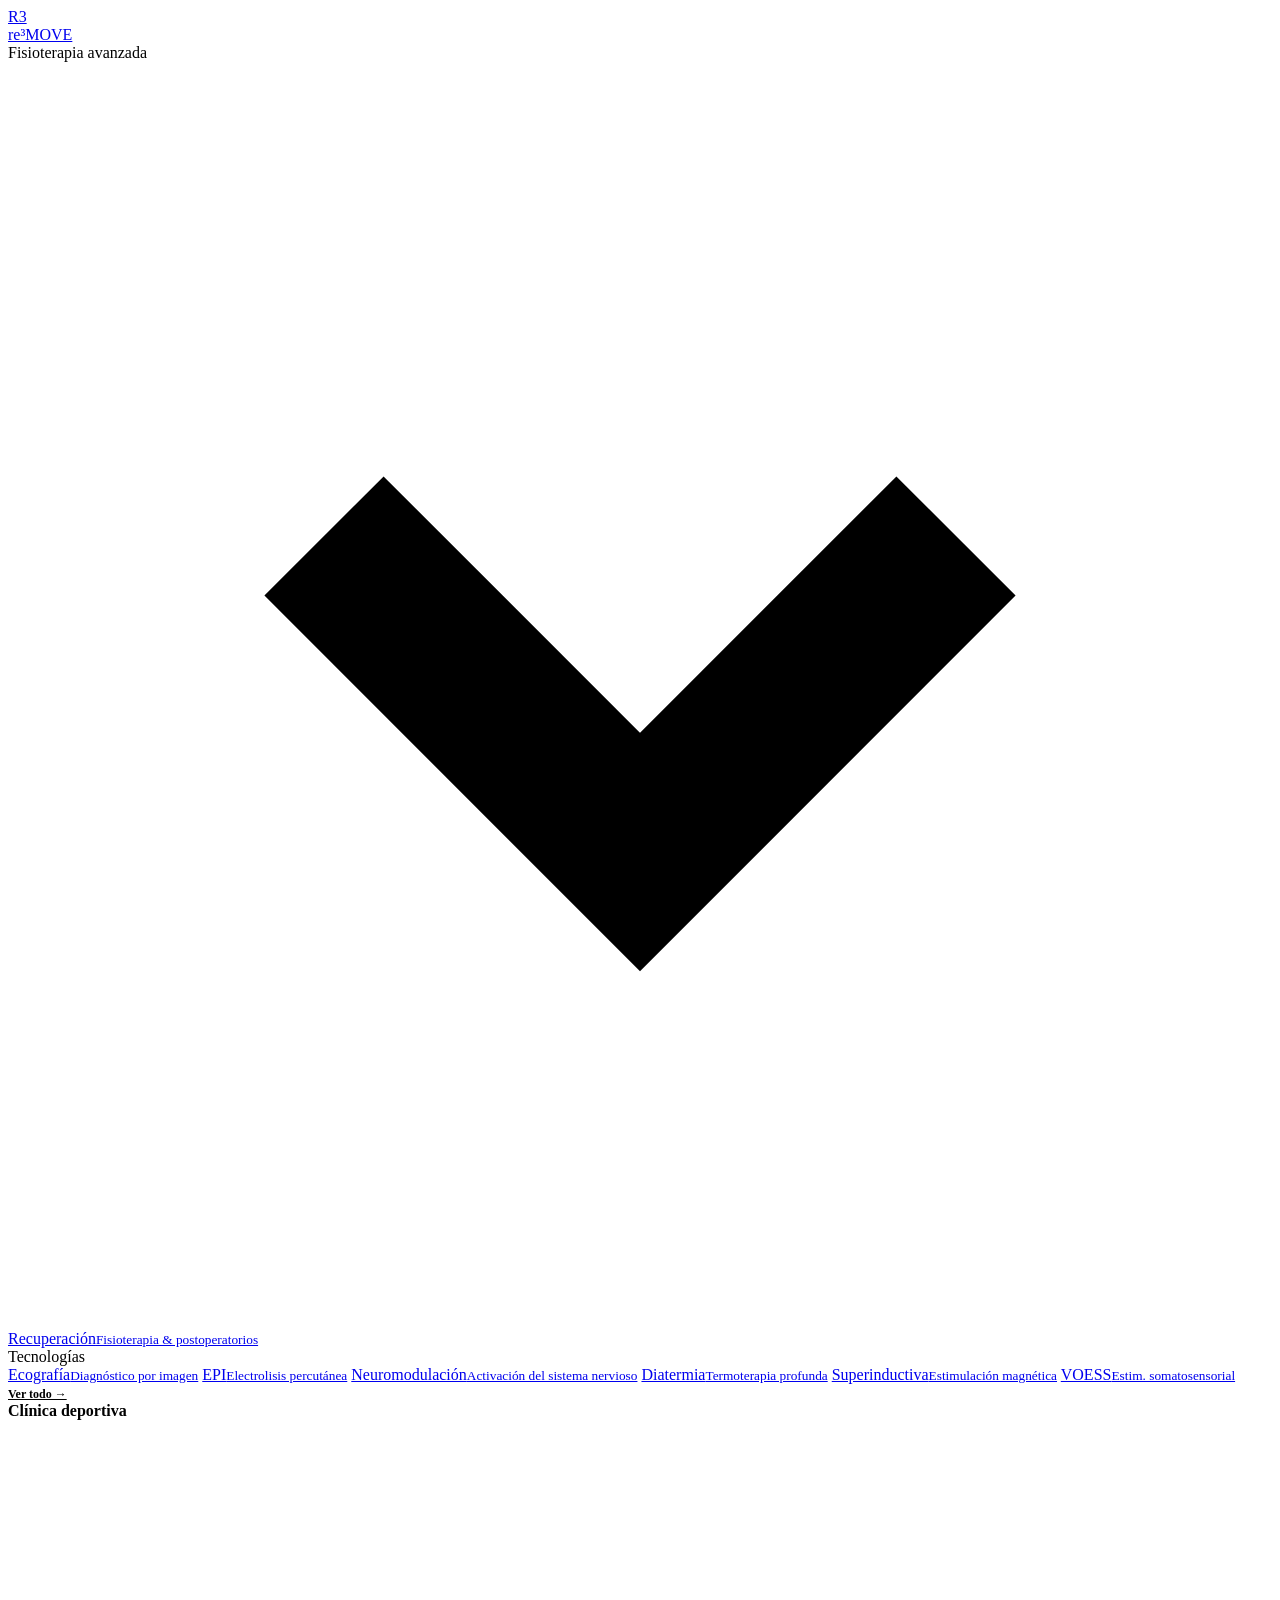
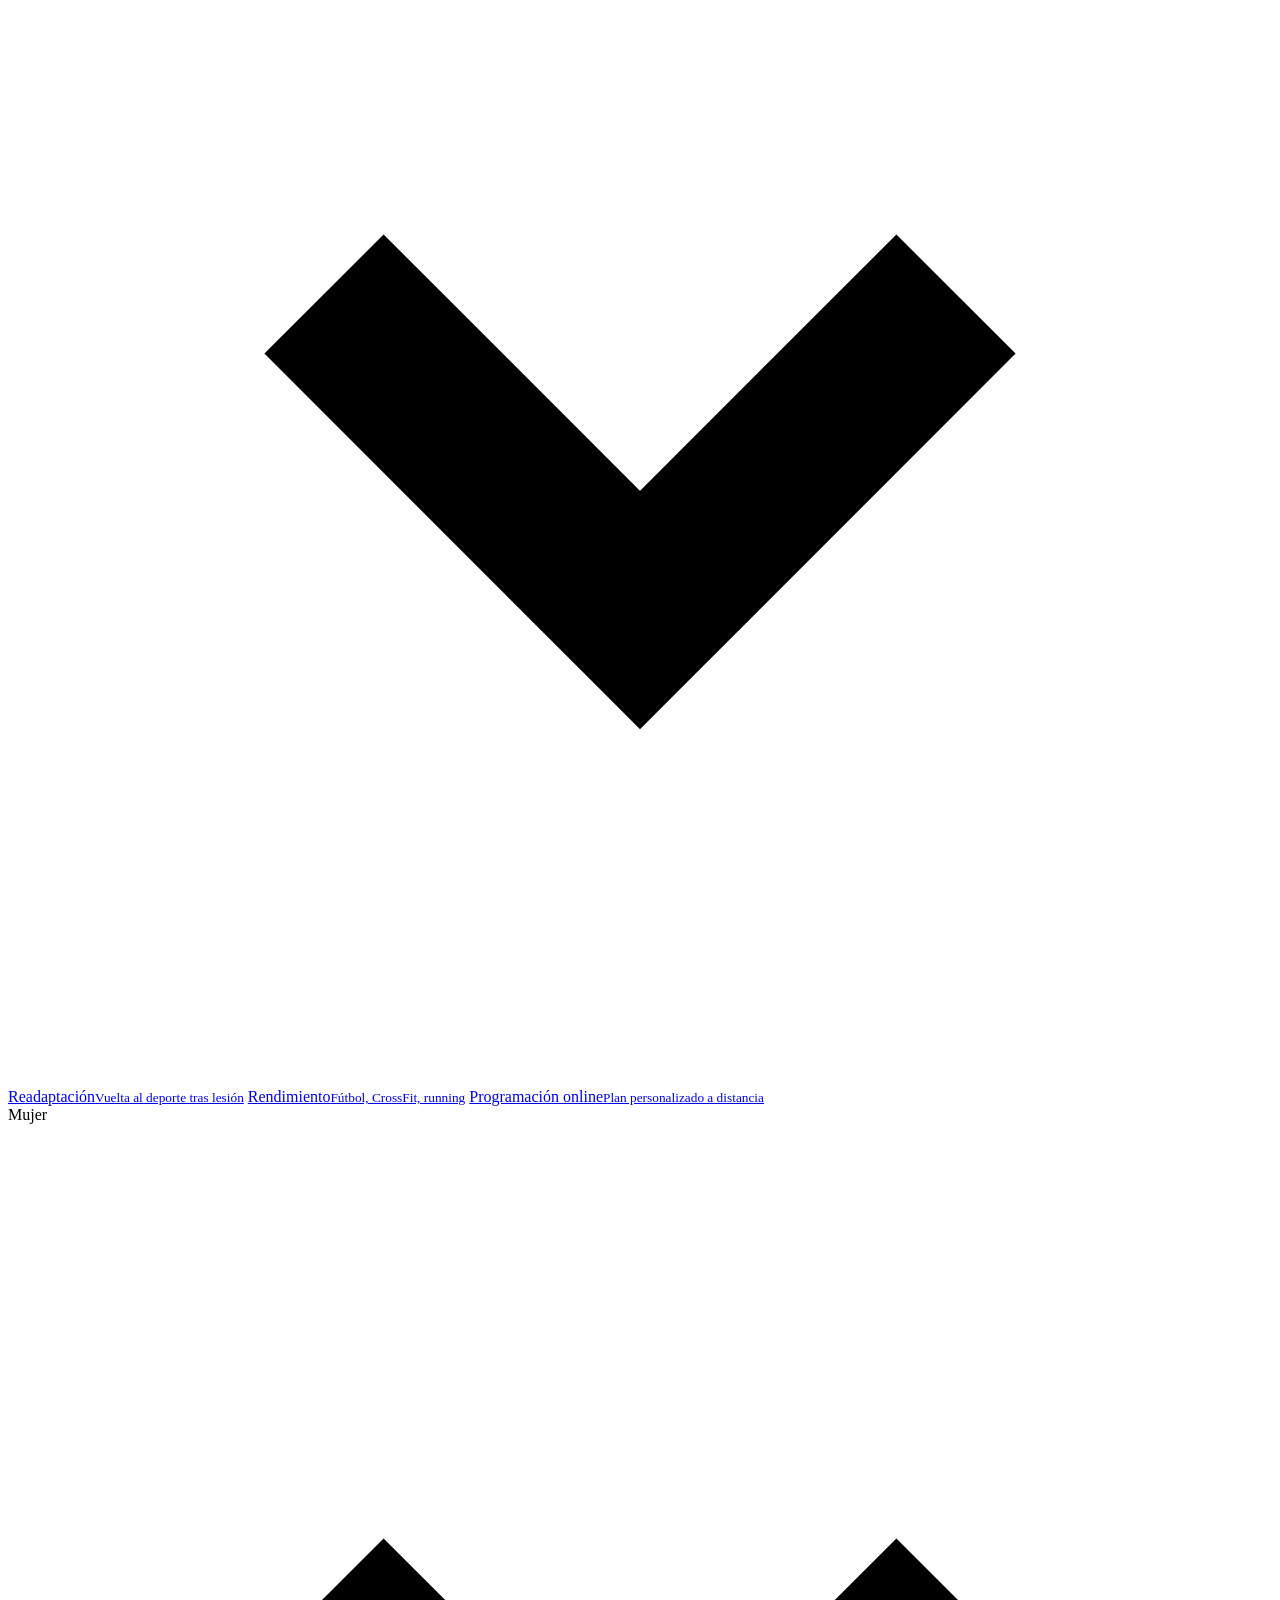
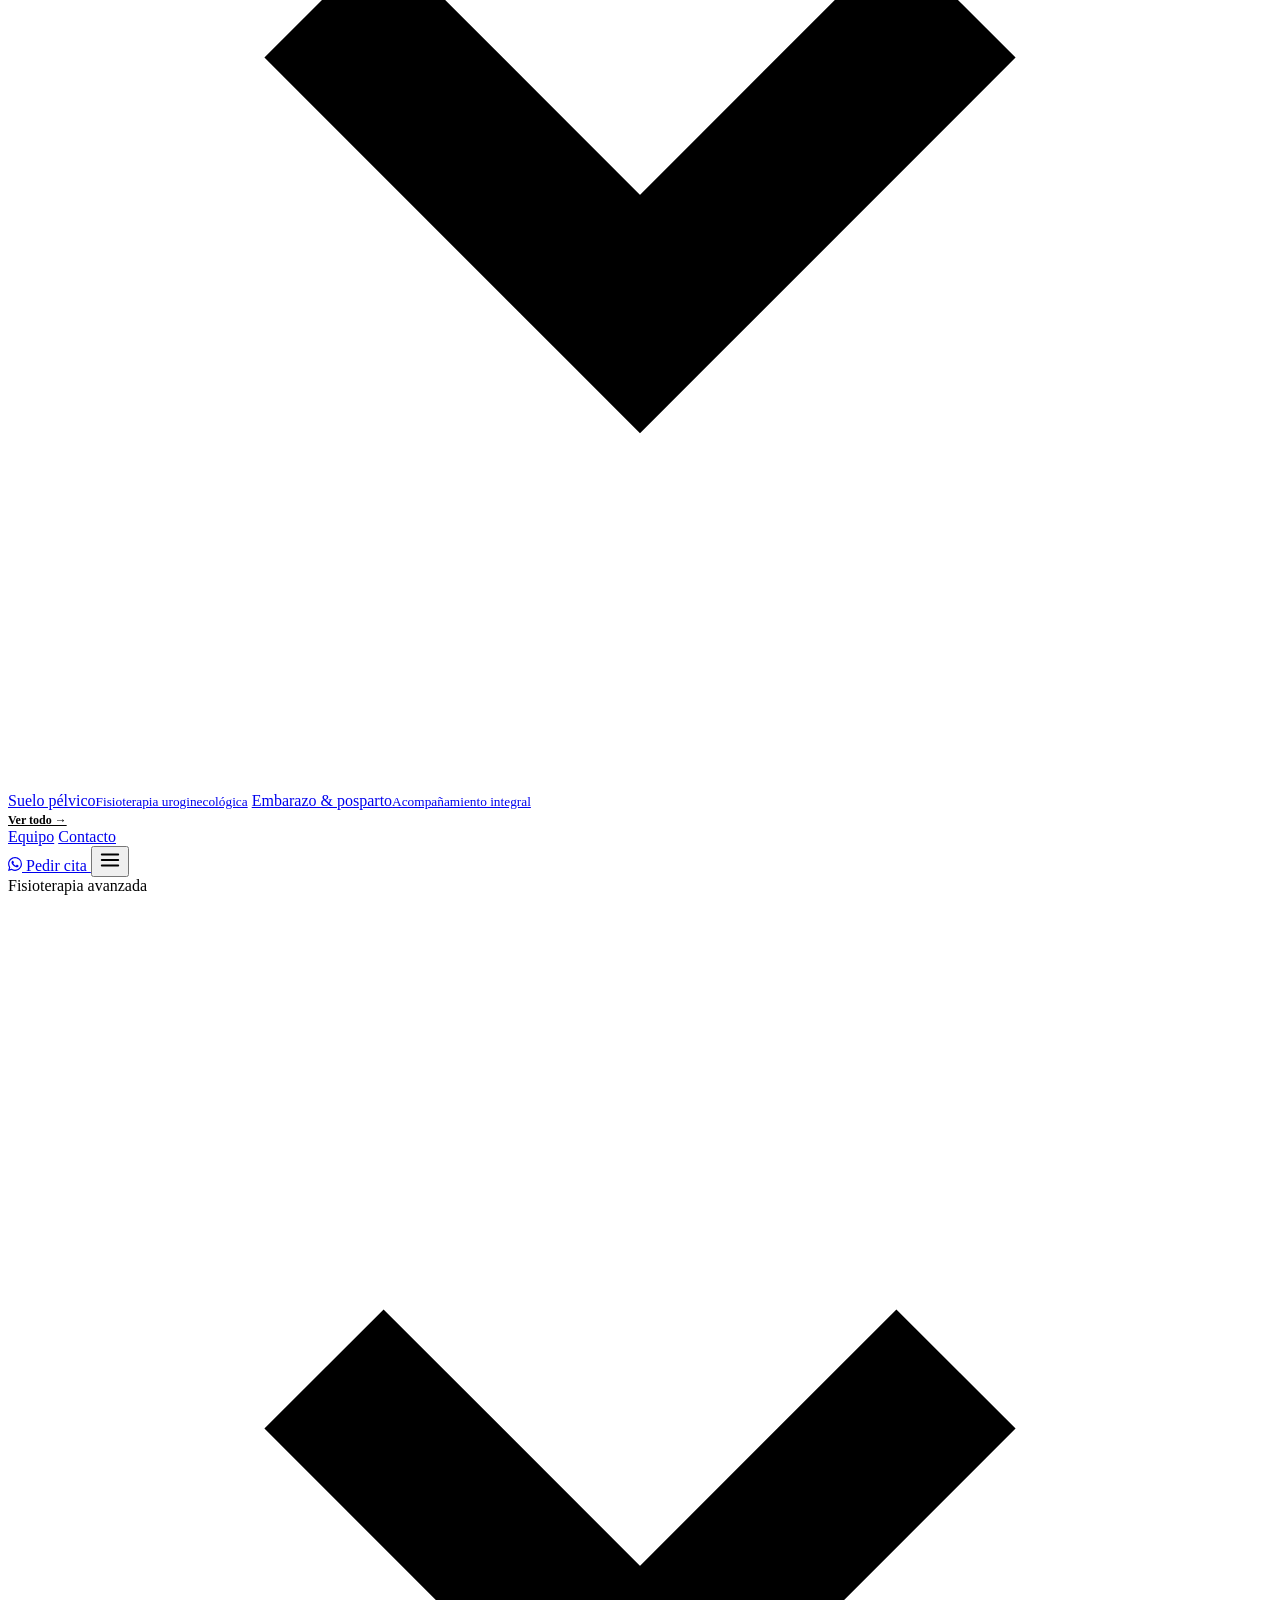
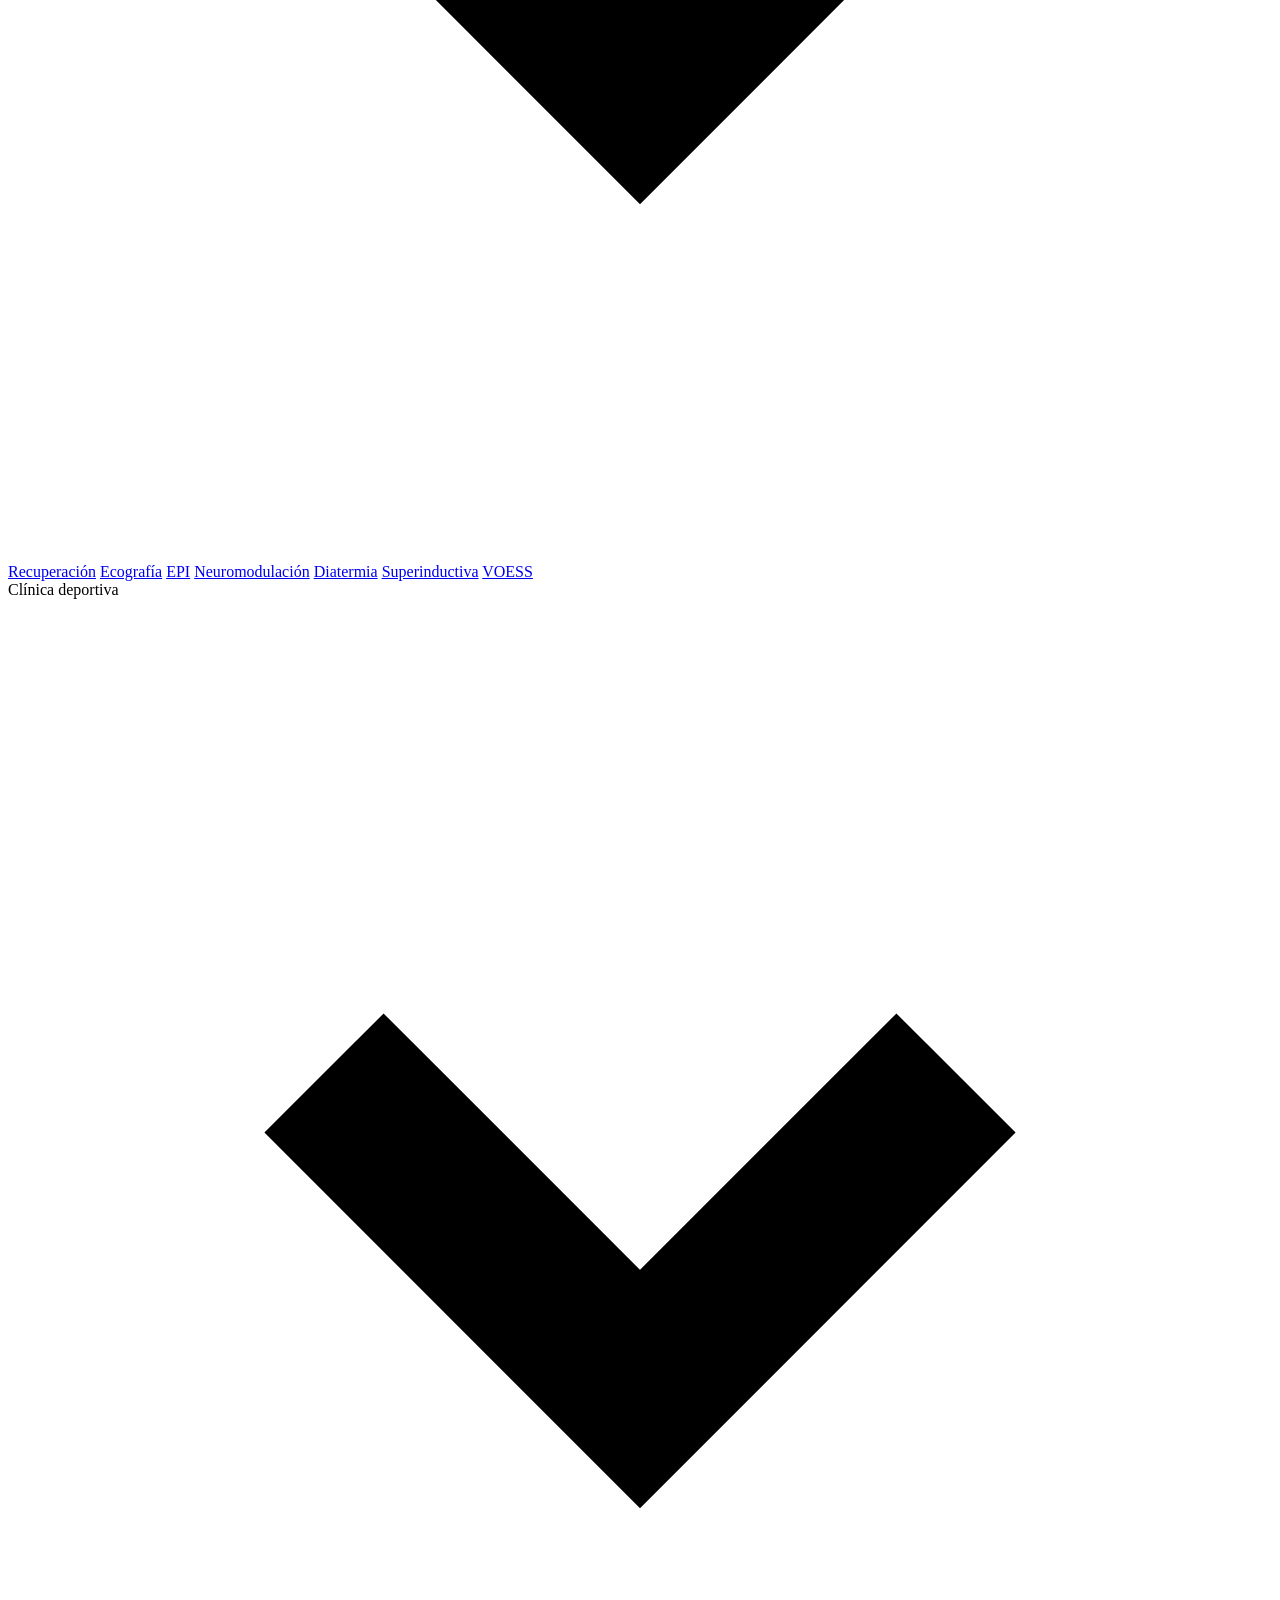
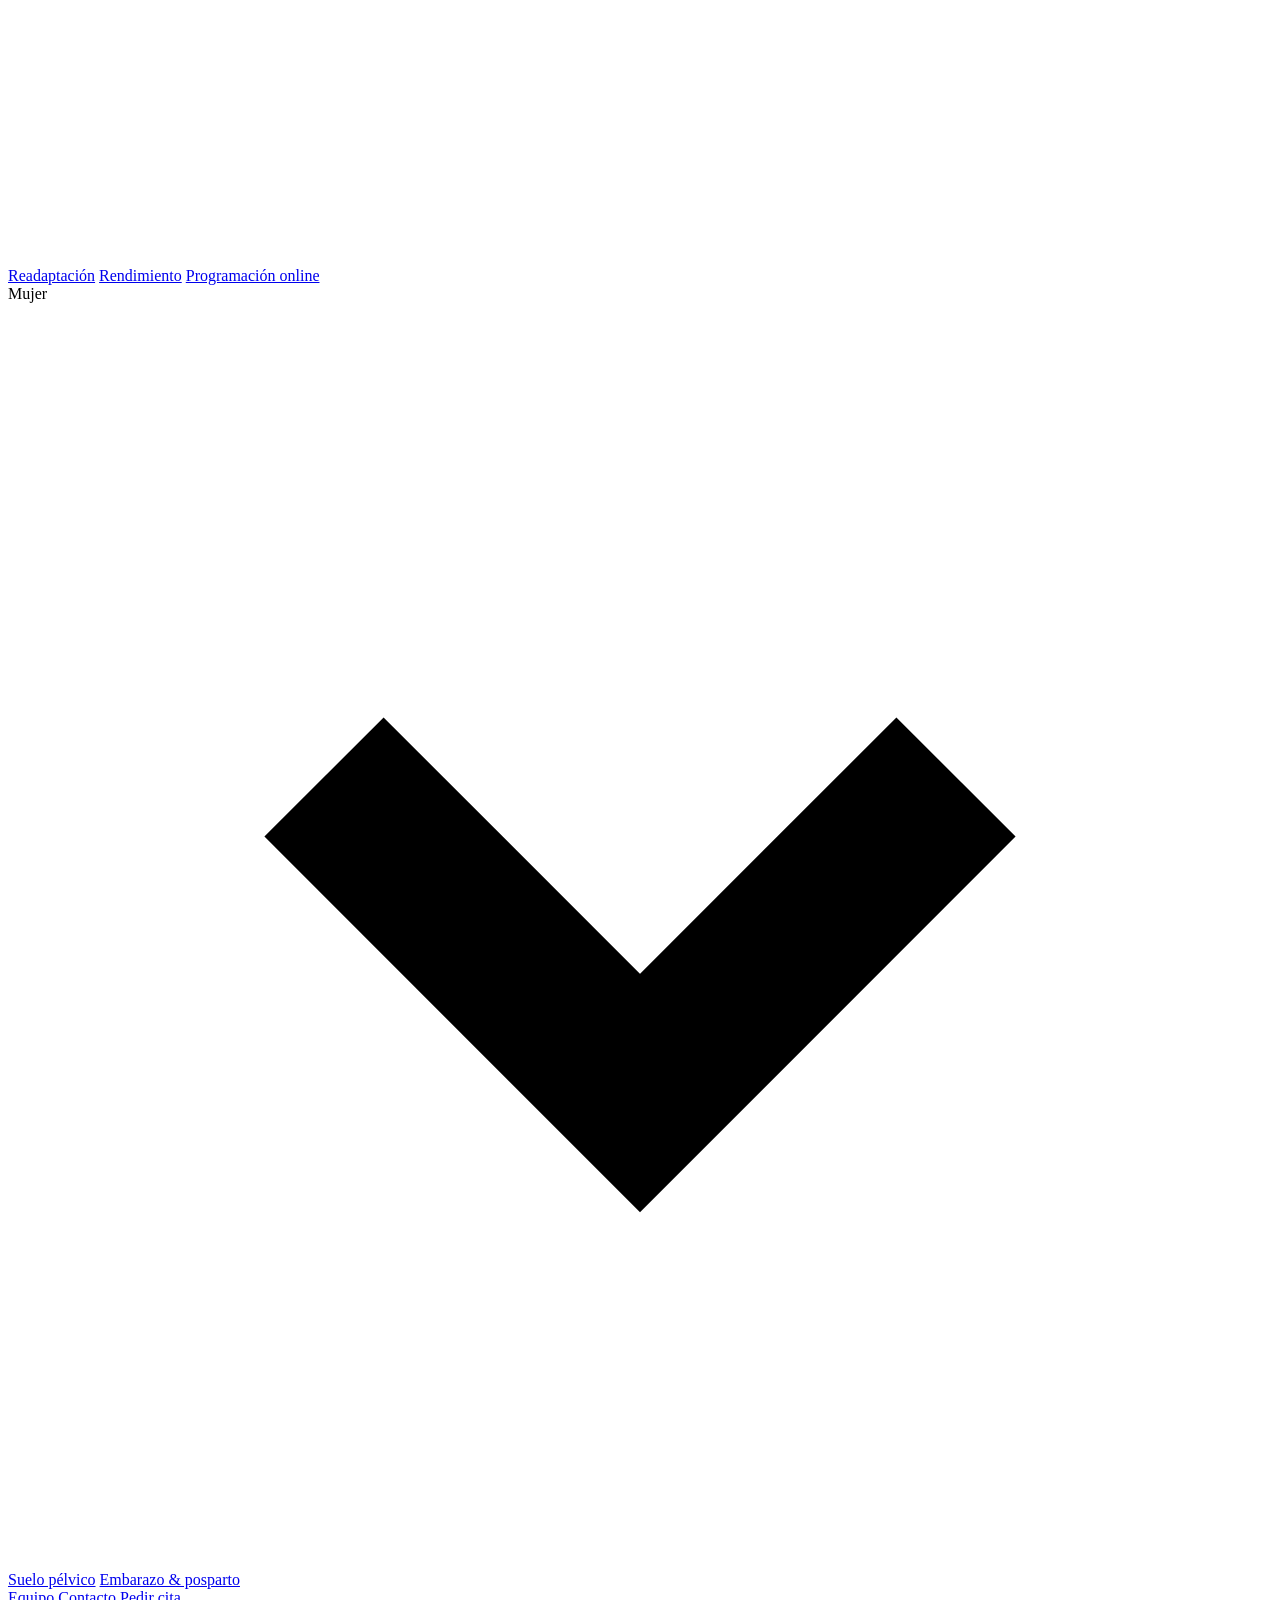
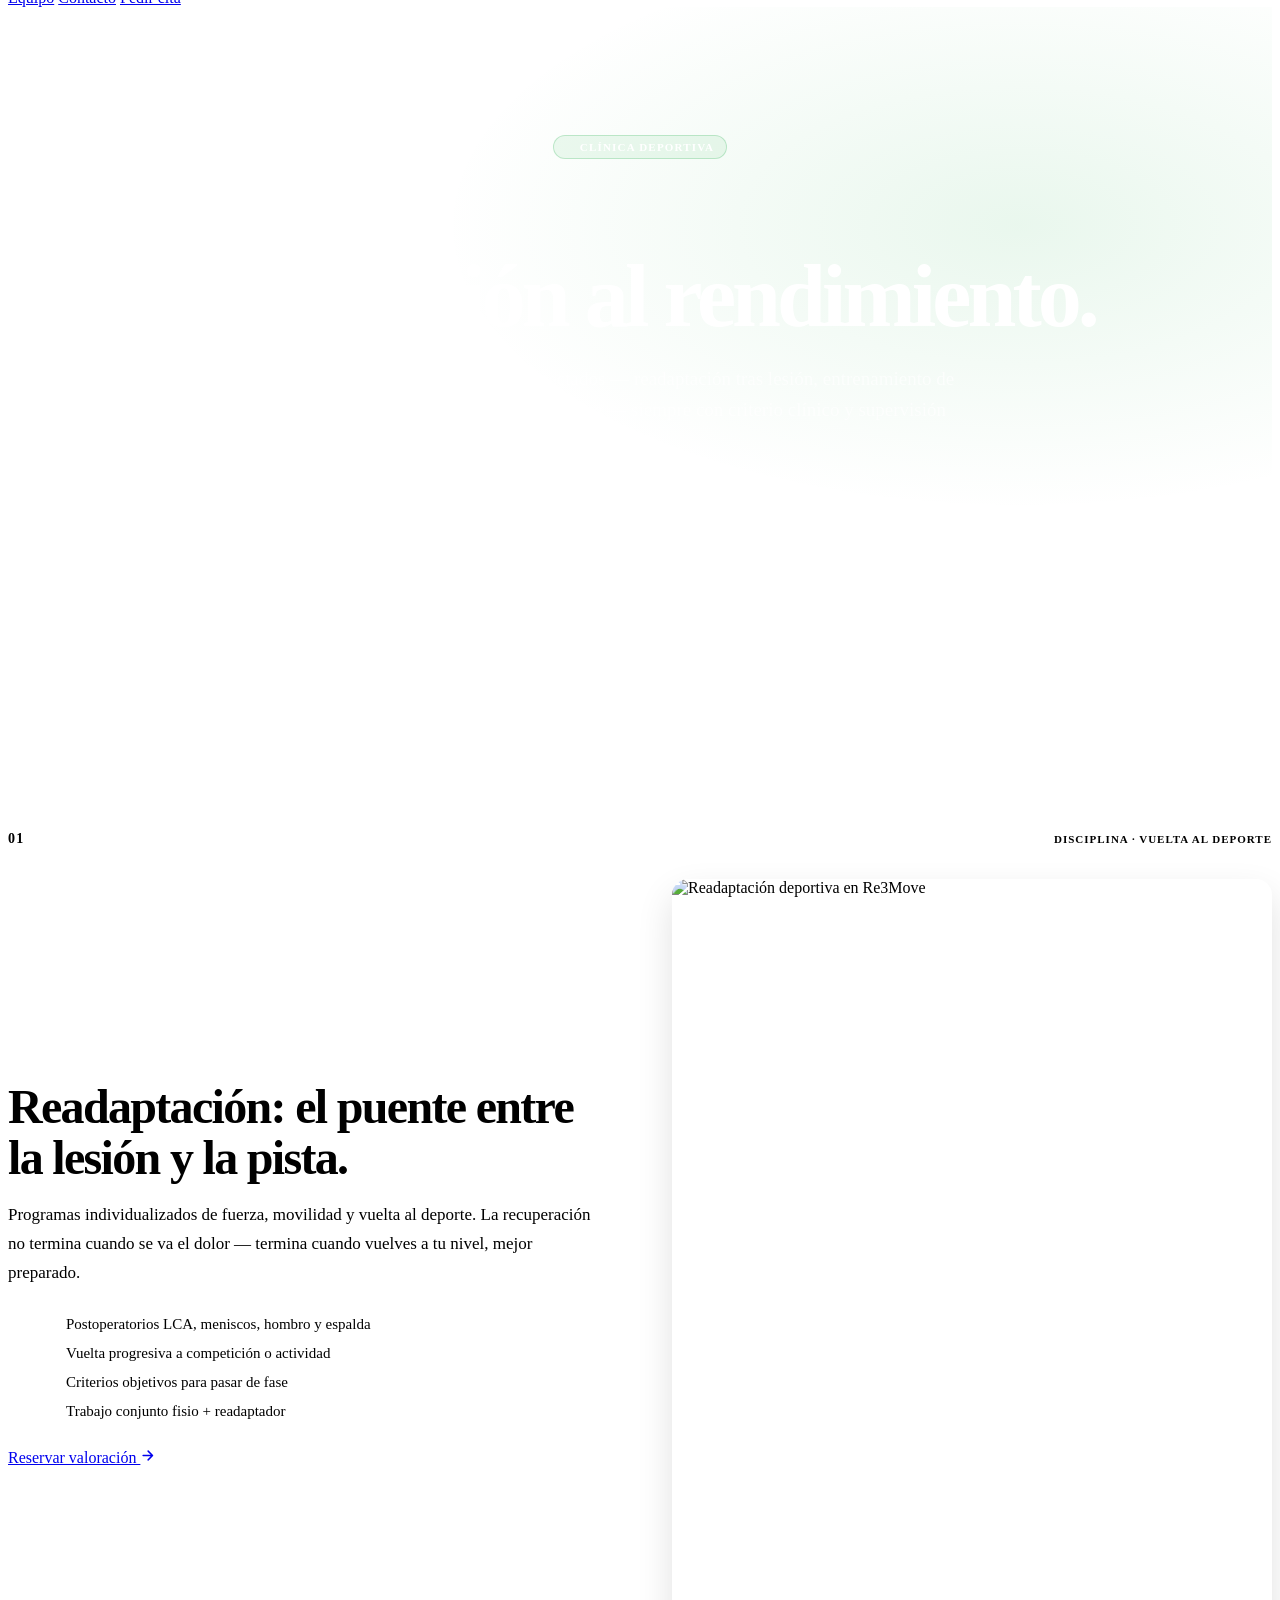
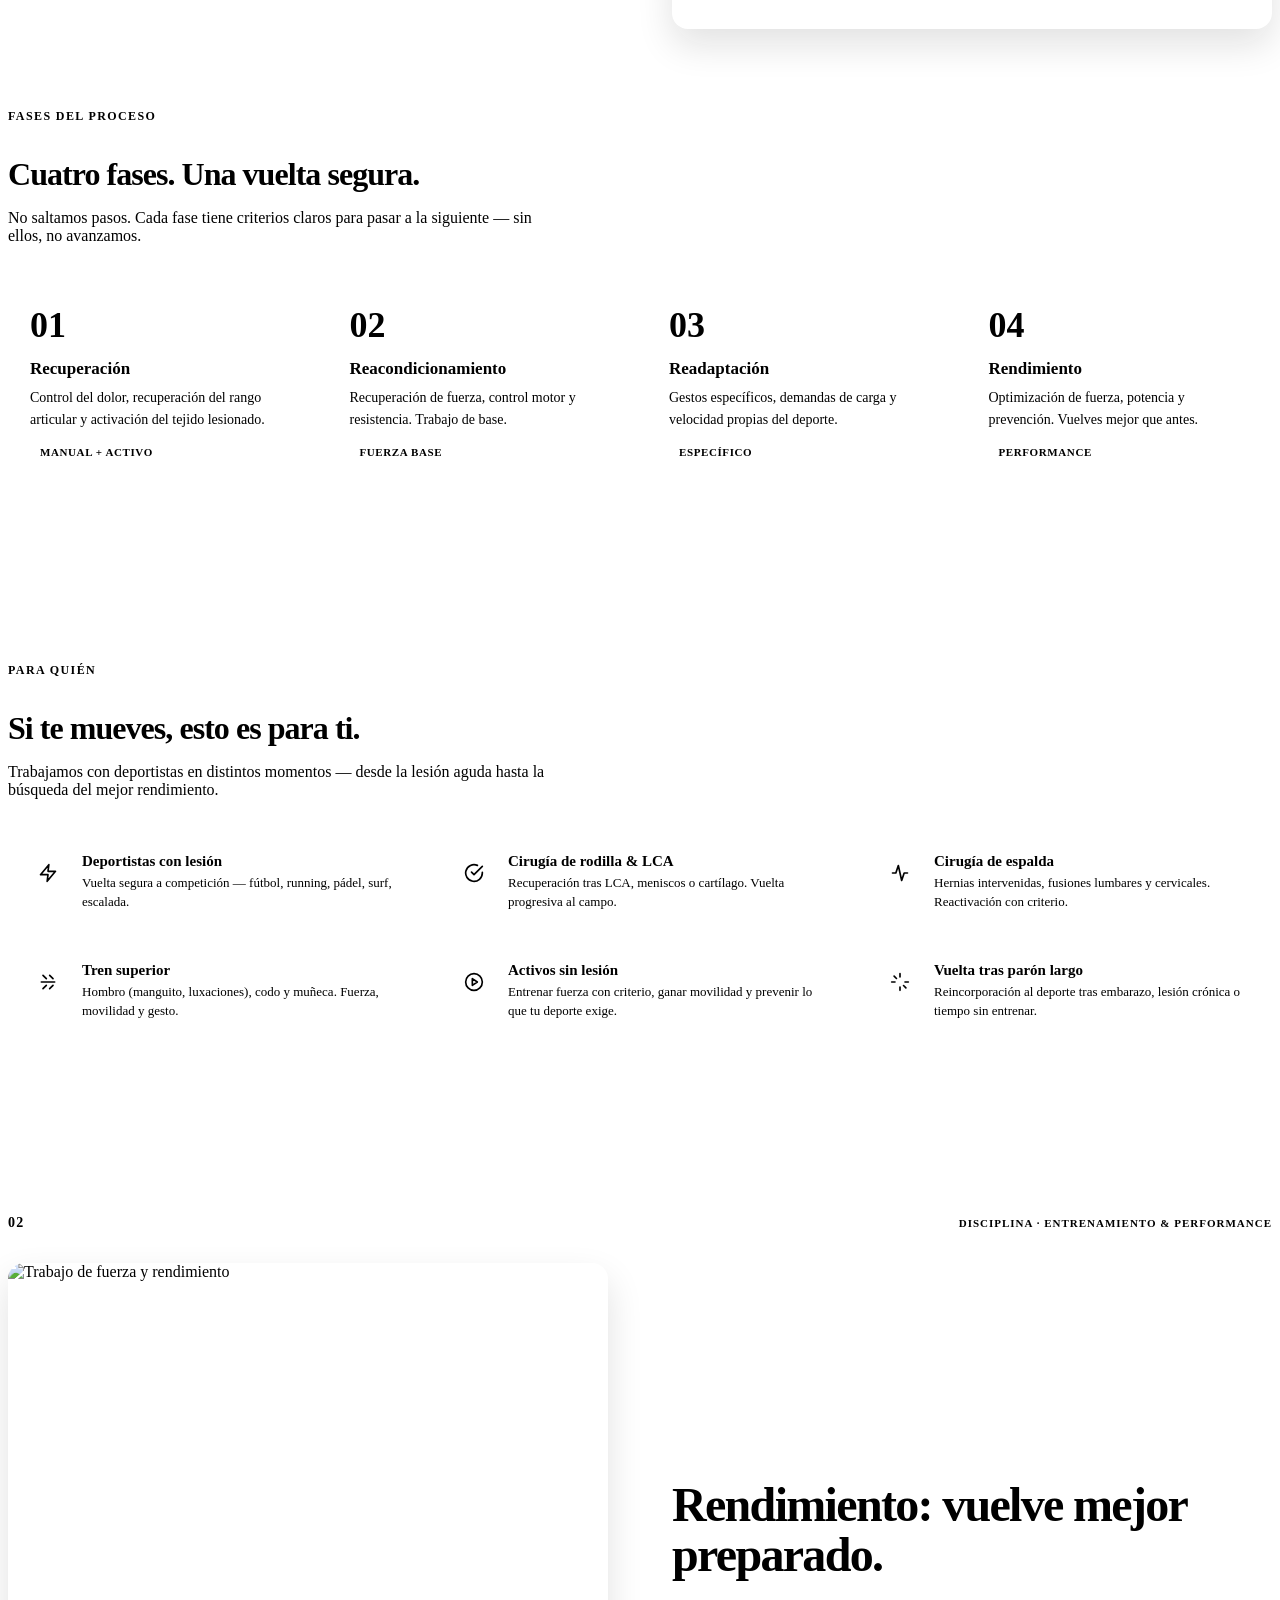
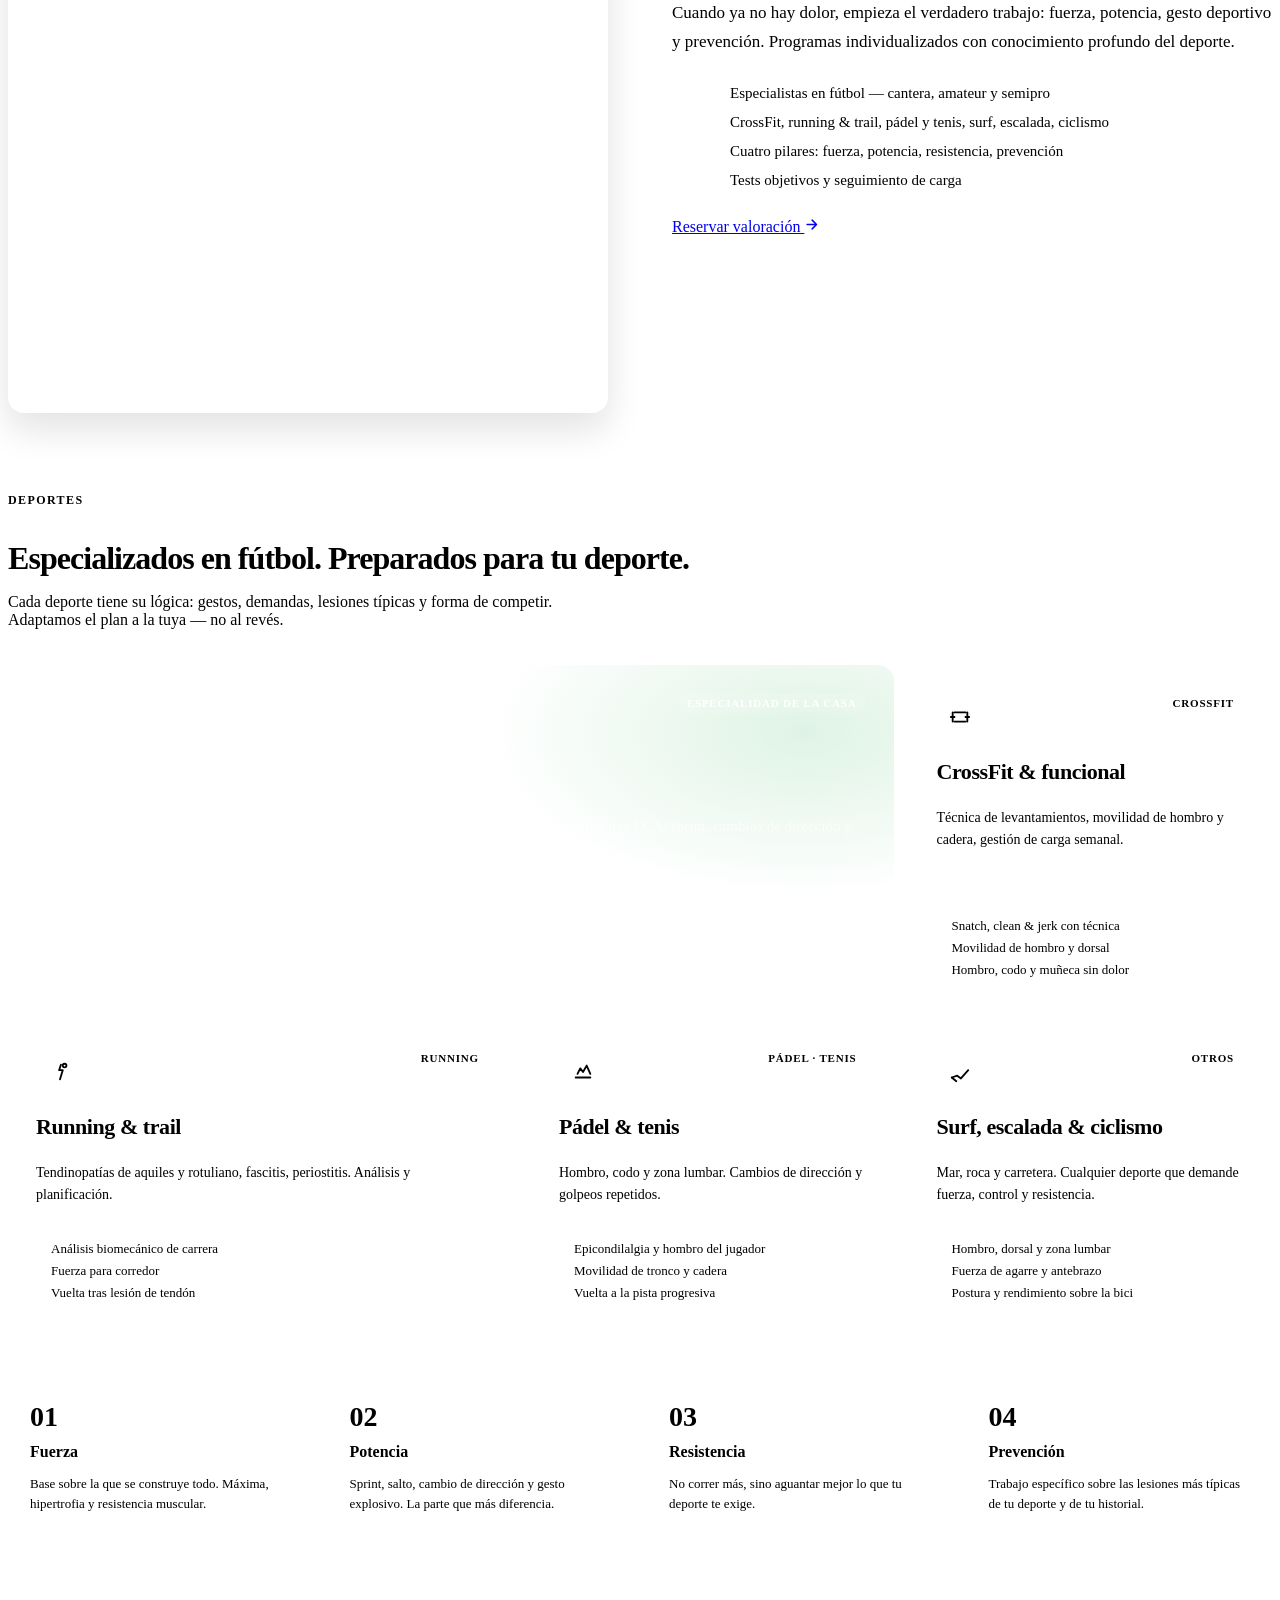
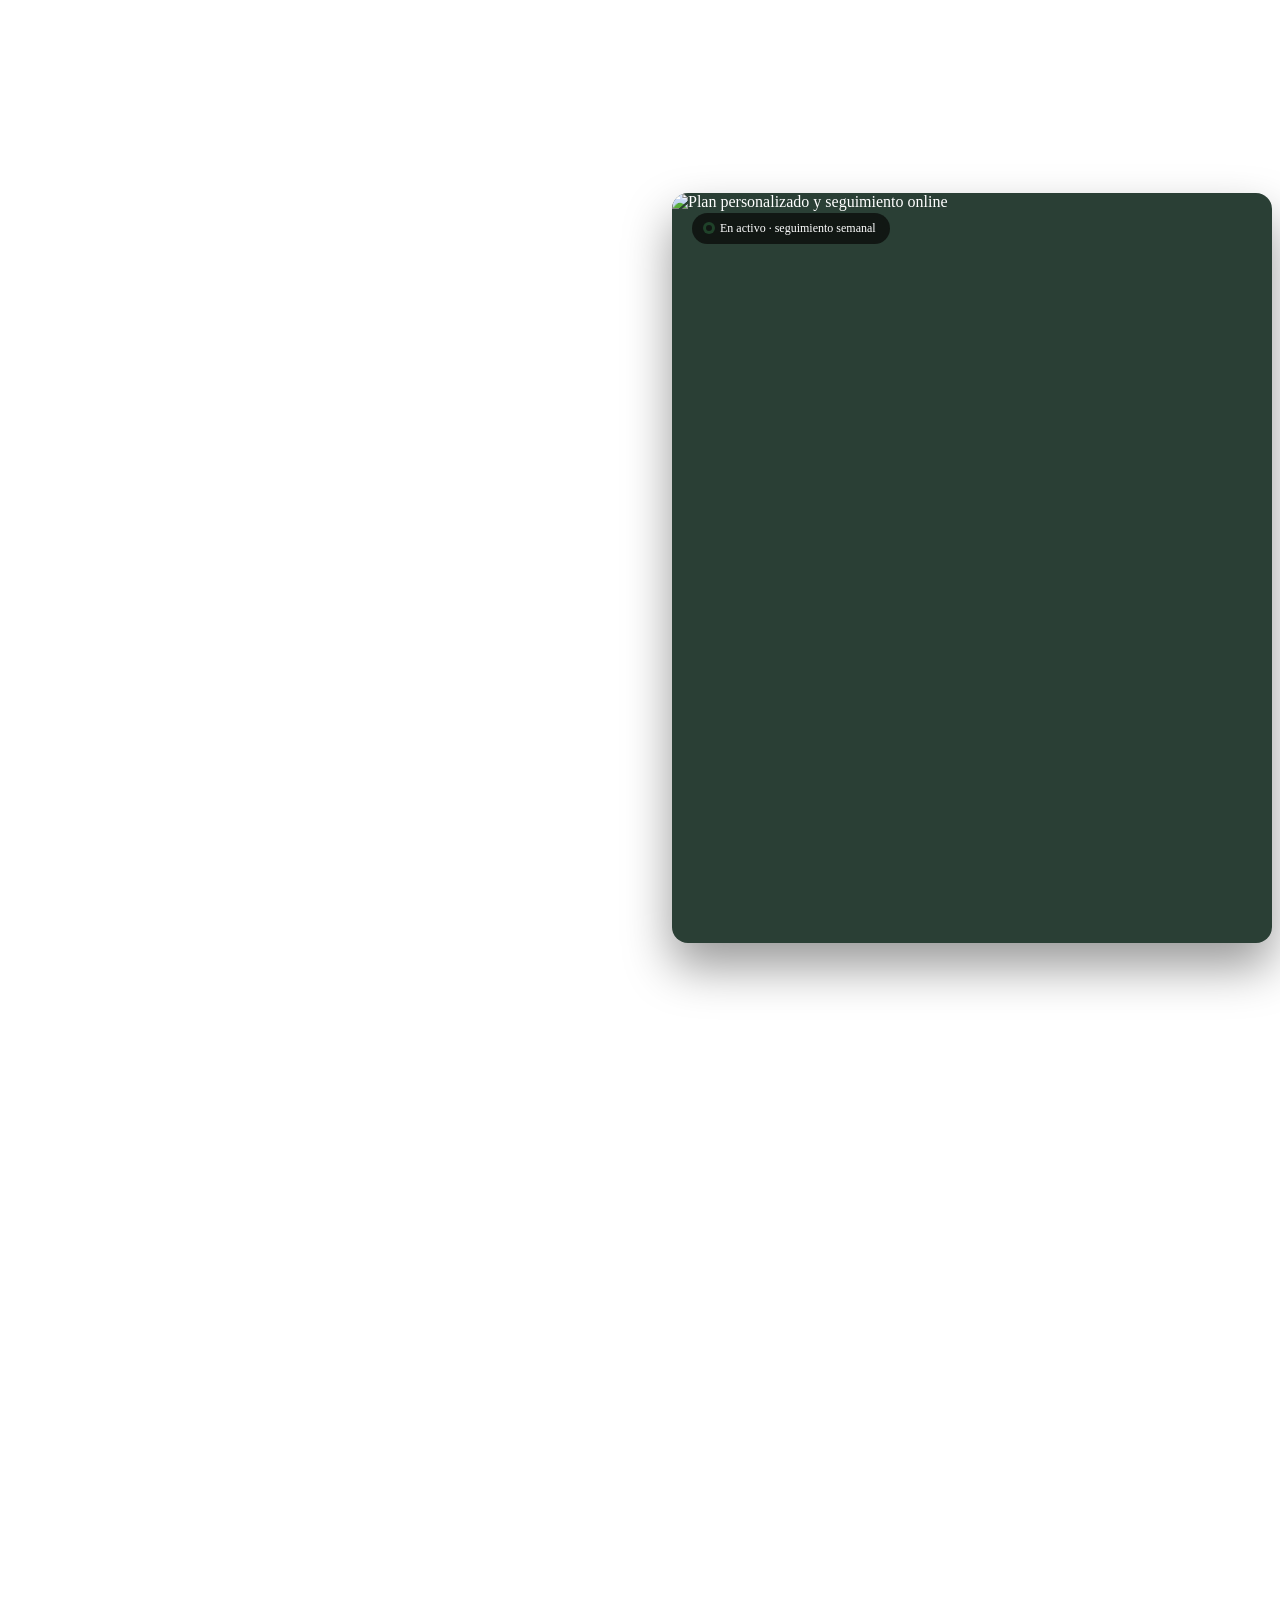
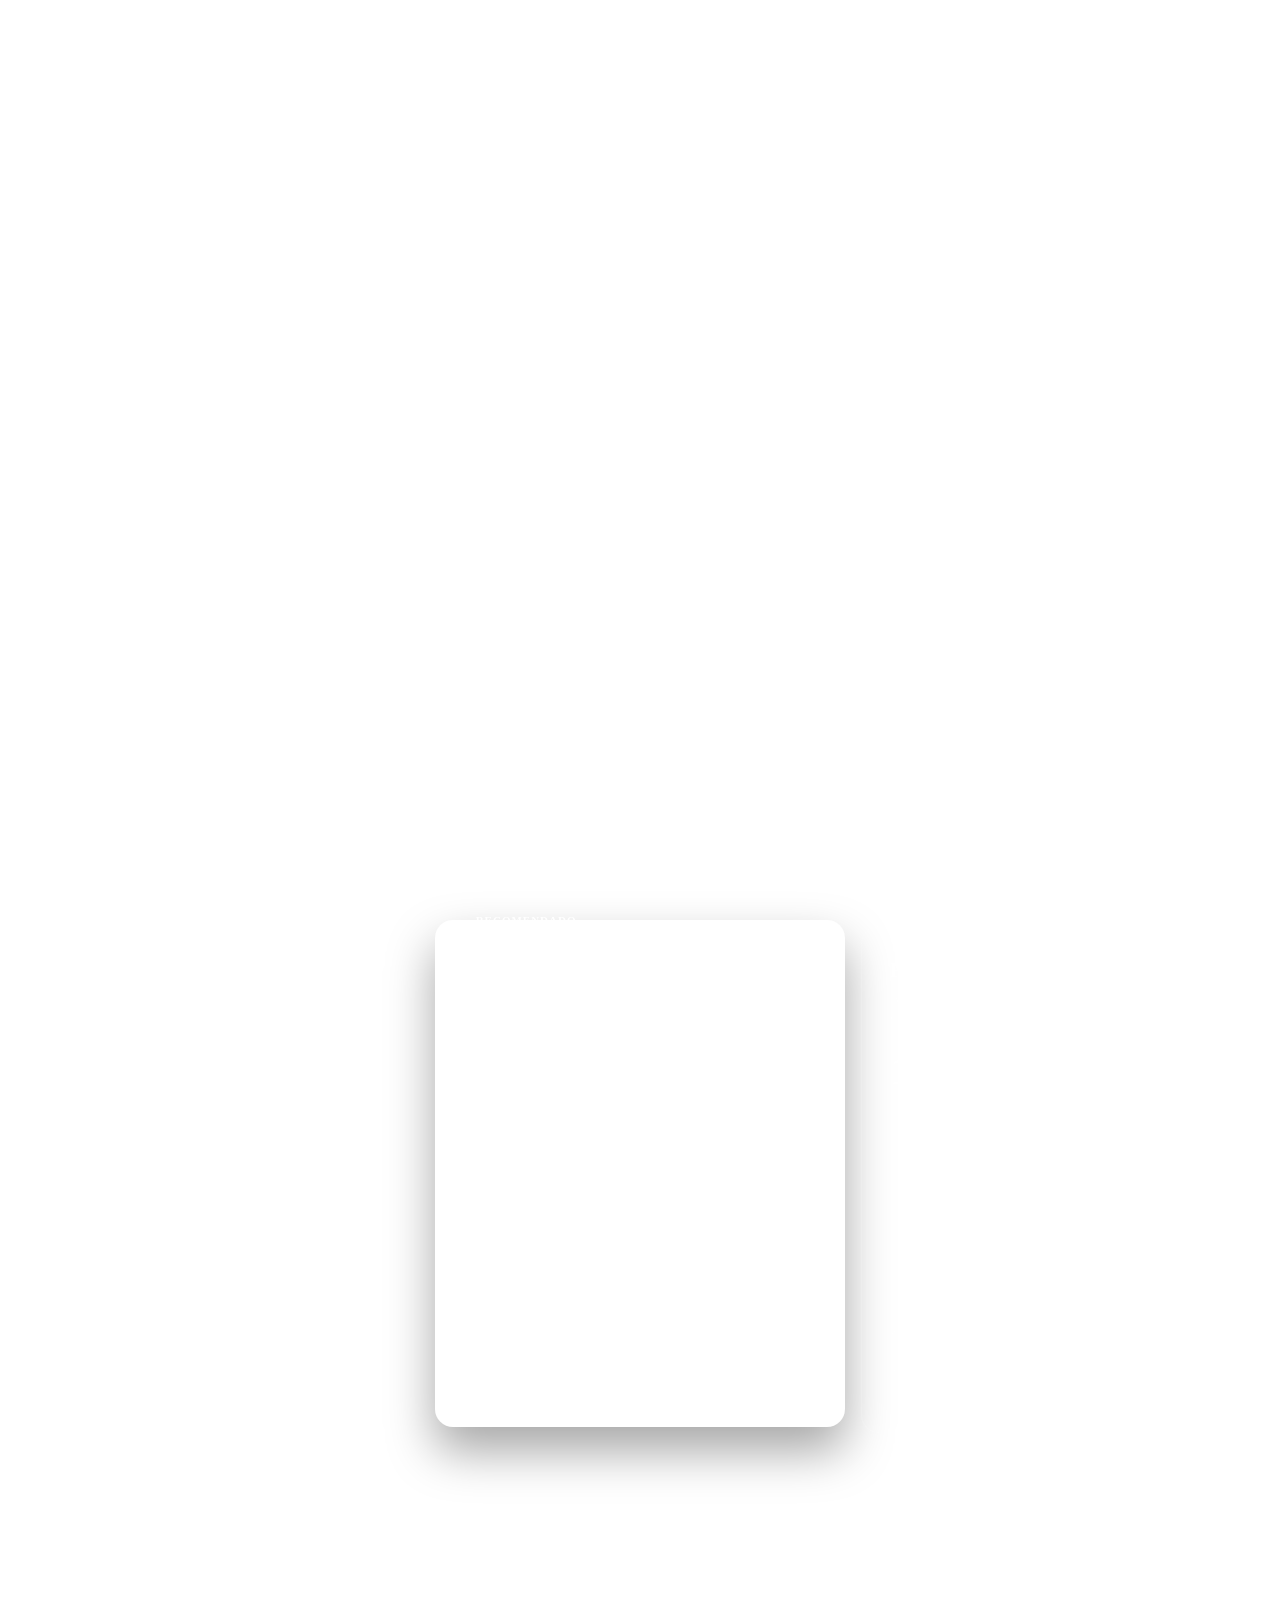
==== public/clinica-deportiva.html @ ea42af30 "Initial release: Re3Move landing site Four-page static site (index, clínica deportiva, fisioterapia " ====
<!DOCTYPE html>
<html lang="es">
<head>
<meta charset="UTF-8">
<meta name="viewport" content="width=device-width, initial-scale=1.0">
<meta name="description" content="Clínica deportiva Re3Move — Readaptación tras lesión, entrenamiento de rendimiento y programación online en Mallorca.">
<title>Clínica deportiva — Re3Move</title>
<link rel="icon" href="/assets/favicon.svg" type="image/svg+xml">
<link rel="apple-touch-icon" href="/assets/icon.svg">
<link rel="canonical" href="https://re3move.es/clinica-deportiva.html">
<meta property="og:type" content="website">
<meta property="og:title" content="Clínica deportiva — Re3Move">
<meta property="og:description" content="Readaptación tras lesión, entrenamiento de rendimiento y programación online. Con criterio clínico y supervisión real.">
<meta property="og:image" content="/assets/photos/clinic-02-physio-baby.jpeg">
<meta property="og:locale" content="es_ES">
<link rel="preconnect" href="https://fonts.googleapis.com">
<link rel="preconnect" href="https://fonts.gstatic.com" crossorigin>
<link rel="stylesheet" href="/assets/styles.css">
<style>
/* ── Nav overrides for subpages (sticky, not fixed) ── */
.nav { position: sticky; }

/* Hero */
.hero { padding: 96px 0 0; background: var(--logo-bg); position: relative; overflow: hidden; color: #fff; }
.hero::before {
  content: ''; position: absolute; inset: 0; opacity: 0.05;
  background-image: linear-gradient(0deg, transparent 95%, #fff 95%), linear-gradient(90deg, transparent 95%, #fff 95%);
  background-size: 56px 56px;
  pointer-events: none;
}
.hero::after { content:''; position:absolute; inset:0; background: radial-gradient(ellipse 70% 60% at 80% 30%, rgba(77,190,110,0.12) 0%, transparent 65%); pointer-events:none; }
.hero-inner { position: relative; z-index: 2; max-width: 920px; margin: 0 auto; text-align: center; padding: 32px 0 64px; }
.hero-tag { display: inline-flex; align-items: center; gap: 8px; font-size: 11px; font-weight: 700; letter-spacing: 1.2px; text-transform: uppercase; color: var(--green-b); background: rgba(77,190,110,0.10); border: 1px solid rgba(77,190,110,0.3); padding: 5px 12px; border-radius: 20px; margin-bottom: 22px; }
.hero-tag-dot { width: 6px; height: 6px; border-radius: 50%; background: var(--green-b); }
.hero h1 { font-family: var(--font-h); font-weight: 800; font-size: clamp(48px, 7vw, 88px); line-height: 0.98; letter-spacing: -0.045em; color: #fff; margin-bottom: 24px; }
.hero h1 em { font-style: normal; color: var(--green-b); }
.hero-lead { font-size: 19px; color: rgba(255,255,255,0.65); line-height: 1.6; max-width: 640px; margin: 0 auto 36px; }
.hero-disciplines { display: flex; gap: 8px; justify-content: center; flex-wrap: wrap; margin-bottom: 36px; }
.hero-disc { display: inline-flex; align-items: center; gap: 8px; padding: 8px 16px; background: rgba(255,255,255,0.06); border: 1px solid rgba(255,255,255,0.14); border-radius: 100px; font-size: 13px; color: rgba(255,255,255,0.85); transition: all 0.15s; }
.hero-disc:hover { background: rgba(255,255,255,0.12); border-color: rgba(255,255,255,0.3); }
.hero-disc-num { font-family: var(--font-k); font-weight: 700; color: var(--green-b); font-size: 12px; letter-spacing: 0.4px; }
.hero-stripe { position: relative; z-index: 2; display: grid; grid-template-columns: repeat(3, 1fr); border-top: 1px solid rgba(255,255,255,0.08); }
.hero-stripe-item { padding: 28px; border-left: 1px solid rgba(255,255,255,0.08); }
.hero-stripe-item:first-child { border-left: none; }
.hsi-num { font-family: var(--font-k); font-weight: 800; font-size: 32px; color: var(--green-b); letter-spacing: -0.02em; line-height: 1; margin-bottom: 6px; }
.hsi-label { font-size: 12px; color: rgba(255,255,255,0.5); letter-spacing: 0.4px; text-transform: uppercase; font-weight: 500; }

/* Section eyebrow */
.section-eyebrow { font-size: 12px; font-weight: 700; letter-spacing: 1.4px; text-transform: uppercase; color: var(--green); margin-bottom: 14px; }

/* Disc */
.disc { padding: 96px 0; scroll-margin-top: 80px; }
.disc-readap { background: #fff; border-top: 1px solid var(--border); }
.disc-rendi { background: var(--bg); }
.disc-marker { display: flex; align-items: center; gap: 16px; margin-bottom: 32px; }
.disc-marker-num { font-family: var(--font-k); font-weight: 800; font-size: 14px; color: var(--green); letter-spacing: 1.2px; }
.disc-marker-line { flex: 1; height: 1px; background: var(--border); }
.disc-marker-tag { font-size: 11px; font-weight: 700; letter-spacing: 1px; text-transform: uppercase; color: var(--faint); }
.disc-intro { display: grid; grid-template-columns: 1fr 1fr; gap: 64px; align-items: center; margin-bottom: 56px; }
.disc-intro-img { aspect-ratio: 4/5; border-radius: 16px; overflow: hidden; box-shadow: 0 16px 36px rgba(13,17,15,0.12); }
.disc-intro-img img { width: 100%; height: 100%; object-fit: cover; }
.disc-intro-img.right { order: 2; }
.disc h2 { font-family: var(--font-h); font-weight: 800; font-size: clamp(32px, 4vw, 48px); line-height: 1.05; letter-spacing: -0.035em; color: var(--ink); margin-bottom: 18px; }
.disc h2 em { font-style: normal; color: var(--green); }
.disc-lead { font-size: 17px; color: var(--muted); line-height: 1.7; margin-bottom: 28px; }
.disc-bullets { list-style: none; display: flex; flex-direction: column; gap: 12px; }
.disc-bullets li { display: flex; gap: 12px; align-items: flex-start; font-size: 15px; color: var(--text); }
.disc-bullets li::before { content: ''; width: 6px; height: 6px; border-radius: 50%; background: var(--green-b); margin-top: 9px; flex-shrink: 0; }
.disc-actions { display: flex; gap: 12px; margin-top: 28px; flex-wrap: wrap; }

/* Fases */
.fases-grid { display: grid; grid-template-columns: repeat(4, 1fr); gap: 14px; }
.fase { background: var(--bg); border: 1px solid var(--border); border-radius: 14px; padding: 26px 22px; }
.fase-num { font-family: var(--font-k); font-weight: 800; font-size: 36px; color: var(--green); line-height: 1; margin-bottom: 16px; }
.fase-title { font-family: var(--font-h); font-size: 17px; font-weight: 700; color: var(--ink); margin-bottom: 8px; }
.fase-desc { font-size: 14px; color: var(--muted); line-height: 1.55; }
.fase-tag { display: inline-block; margin-top: 12px; font-size: 11px; font-weight: 700; letter-spacing: 0.6px; text-transform: uppercase; color: var(--green); background: var(--green-dim); padding: 3px 10px; border-radius: 20px; }

/* Audience */
.audience-strip { background: #fff; padding: 80px 0; border-top: 1px solid var(--border); border-bottom: 1px solid var(--border); }
.audience { display: grid; grid-template-columns: repeat(3, 1fr); gap: 14px; }
.aud-item { display: flex; gap: 14px; padding: 18px 20px; background: var(--bg); border: 1px solid var(--border); border-radius: 12px; align-items: flex-start; }
.aud-icon { width: 40px; height: 40px; border-radius: 10px; background: var(--green-dim); color: var(--green); display: flex; align-items: center; justify-content: center; flex-shrink: 0; }
.aud-text strong { display: block; font-family: var(--font-h); font-weight: 700; font-size: 15px; color: var(--ink); margin-bottom: 3px; }
.aud-text span { font-size: 13px; color: var(--muted); line-height: 1.5; }

/* Sports */
.sports-grid { display: grid; grid-template-columns: 1.4fr 1fr 1fr; grid-template-rows: auto auto; gap: 14px; }
.sport { background: #fff; border: 1px solid var(--border); border-radius: 16px; padding: 28px; display: flex; flex-direction: column; transition: border-color 0.15s, transform 0.15s; }
.sport:hover { border-color: var(--green); transform: translateY(-2px); }
.sport-head { display: flex; align-items: flex-start; justify-content: space-between; gap: 16px; margin-bottom: 18px; }
.sport-icon { width: 48px; height: 48px; border-radius: 12px; background: var(--green-dim); color: var(--green); display: flex; align-items: center; justify-content: center; flex-shrink: 0; }
.sport-tag-badge { font-family: var(--font-k); font-size: 11px; font-weight: 700; letter-spacing: 0.8px; text-transform: uppercase; color: var(--muted); padding: 4px 10px; background: var(--bg); border: 1px solid var(--border); border-radius: 20px; flex-shrink: 0; }
.sport-name { font-family: var(--font-h); font-size: 22px; font-weight: 800; color: var(--ink); letter-spacing: -0.02em; margin-bottom: 8px; }
.sport-desc { font-size: 14px; color: var(--muted); line-height: 1.6; margin-bottom: 18px; flex: 1; }
.sport-list { display: flex; flex-direction: column; gap: 6px; padding-top: 16px; border-top: 1px dashed var(--border); }
.sport-li { font-size: 13px; color: var(--text); display: flex; gap: 10px; align-items: baseline; }
.sport-li::before { content: ''; width: 5px; height: 5px; border-radius: 50%; background: var(--green-b); flex-shrink: 0; transform: translateY(-2px); }
.sport.specialty { grid-column: span 2; background: var(--logo-bg); color: #fff; border-color: transparent; position: relative; overflow: hidden; }
.sport.specialty::after { content:''; position:absolute; inset:0; background: radial-gradient(ellipse 60% 80% at 90% 20%, rgba(77,190,110,0.18) 0%, transparent 60%); pointer-events:none; }
.sport.specialty > * { position: relative; z-index: 1; }
.sport.specialty .sport-icon { background: var(--green-b); color: var(--green-d); }
.sport.specialty .sport-tag-badge { background: rgba(255,255,255,0.10); border-color: rgba(255,255,255,0.18); color: var(--green-b); }
.sport.specialty .sport-name { color: #fff; font-size: 28px; }
.sport.specialty .sport-desc { color: rgba(255,255,255,0.7); font-size: 15px; }
.sport.specialty .sport-list { border-top-color: rgba(255,255,255,0.12); }
.sport.specialty .sport-li { color: rgba(255,255,255,0.9); }
.sport.specialty:hover { transform: translateY(-2px); border-color: transparent; }

/* Pillars */
.pillars-grid { display: grid; grid-template-columns: repeat(4, 1fr); gap: 14px; margin-top: 48px; }
.pillar { padding: 26px 22px; background: #fff; border: 1px solid var(--border); border-radius: 14px; }
.pillar-num { font-family: var(--font-k); font-weight: 800; font-size: 28px; color: var(--green); line-height: 1; margin-bottom: 12px; }
.pillar-name { font-family: var(--font-h); font-weight: 700; font-size: 16px; color: var(--ink); margin-bottom: 6px; }
.pillar-desc { font-size: 13px; color: var(--muted); line-height: 1.55; }

/* Online */
.disc-online { background: var(--logo-bg); color: #fff; }
.disc-online .disc-marker-num { color: var(--green-b); }
.disc-online .disc-marker-line { background: rgba(255,255,255,0.12); }
.disc-online .disc-marker-tag { color: rgba(255,255,255,0.5); }
.disc-online h2 { color: #fff; }
.disc-online h2 em { color: var(--green-b); }
.disc-online .disc-lead { color: rgba(255,255,255,0.7); }
.disc-online .disc-bullets li { color: rgba(255,255,255,0.9); }
.online-grid { display: grid; grid-template-columns: 1fr 1fr; gap: 64px; align-items: center; margin-bottom: 72px; }
.online-img { aspect-ratio: 4/5; border-radius: 16px; overflow: hidden; box-shadow: 0 24px 48px rgba(0,0,0,0.4); background: #2a3f35; position: relative; }
.online-img img { width: 100%; height: 100%; object-fit: cover; }
.online-img-badge { position: absolute; top: 20px; left: 20px; display: inline-flex; align-items: center; gap: 8px; padding: 8px 14px; background: rgba(13,17,15,0.85); backdrop-filter: blur(8px); border-radius: 100px; font-size: 12px; color: #fff; font-weight: 500; }
.online-img-badge::before { content:''; width: 6px; height: 6px; border-radius: 50%; background: var(--green-b); box-shadow: 0 0 0 3px rgba(77,190,110,0.25); animation: pulse 2s infinite; }
@keyframes pulse { 0%,100% { box-shadow: 0 0 0 3px rgba(77,190,110,0.25); } 50% { box-shadow: 0 0 0 6px rgba(77,190,110,0.10); } }
.online-features { display: grid; grid-template-columns: repeat(3, 1fr); gap: 14px; margin-bottom: 80px; }
.of { background: rgba(255,255,255,0.06); border: 1px solid rgba(255,255,255,0.12); border-radius: 14px; padding: 24px 22px; }
.of-icon { width: 40px; height: 40px; border-radius: 9px; background: var(--green-b); color: var(--green-d); display: flex; align-items: center; justify-content: center; margin-bottom: 14px; }
.of-name { font-family: var(--font-h); font-weight: 700; font-size: 16px; color: #fff; margin-bottom: 6px; }
.of-desc { font-size: 13px; color: rgba(255,255,255,0.6); line-height: 1.55; }
.online-how { padding-top: 32px; border-top: 1px solid rgba(255,255,255,0.10); margin-bottom: 80px; }
.online-how-head { margin-bottom: 40px; max-width: 640px; }
.online-how-head .section-eyebrow { color: var(--green-b); }
.online-how-head h3 { font-family: var(--font-h); font-weight: 800; font-size: clamp(24px, 2.6vw, 32px); letter-spacing: -0.02em; color: #fff; margin-bottom: 12px; line-height: 1.15; }
.online-how-head p { font-size: 15px; color: rgba(255,255,255,0.65); line-height: 1.65; }
.cadence { display: grid; grid-template-columns: repeat(4, 1fr); }
.cadence-step { padding: 28px 24px 26px; position: relative; border-left: 1px solid rgba(255,255,255,0.10); }
.cadence-step:first-child { border-left: none; padding-left: 0; }
.cadence-step:last-child { padding-right: 0; }
.cadence-week { font-family: var(--font-k); font-weight: 700; font-size: 11px; letter-spacing: 1.4px; text-transform: uppercase; color: var(--green-b); margin-bottom: 14px; }
.cadence-step::before { content:''; position: absolute; top: 0; left: 0; width: 32px; height: 2px; background: var(--green-b); }
.cadence-step:first-child::before { left: 0; }
.cadence-title { font-family: var(--font-h); font-weight: 700; font-size: 17px; color: #fff; margin-bottom: 8px; }
.cadence-desc { font-size: 13px; color: rgba(255,255,255,0.6); line-height: 1.55; }
.online-for { display: grid; grid-template-columns: 1.1fr 1fr; gap: 56px; padding: 40px 0; border-top: 1px solid rgba(255,255,255,0.10); border-bottom: 1px solid rgba(255,255,255,0.10); margin-bottom: 64px; align-items: start; }
.online-for-head h3 { font-family: var(--font-h); font-weight: 800; font-size: clamp(22px, 2.4vw, 28px); letter-spacing: -0.02em; color: #fff; margin-bottom: 12px; line-height: 1.2; }
.online-for-head p { font-size: 14px; color: rgba(255,255,255,0.6); line-height: 1.65; }
.online-for-list { display: flex; flex-direction: column; gap: 10px; }
.online-for-li { display: flex; gap: 12px; align-items: flex-start; padding: 14px 16px; background: rgba(255,255,255,0.04); border: 1px solid rgba(255,255,255,0.08); border-radius: 10px; }
.online-for-li svg { flex-shrink: 0; color: var(--green-b); margin-top: 2px; }
.online-for-li-text strong { display: block; font-family: var(--font-h); font-weight: 700; font-size: 14px; color: #fff; margin-bottom: 2px; }
.online-for-li-text span { font-size: 13px; color: rgba(255,255,255,0.6); line-height: 1.5; }
.tiers-head { margin-bottom: 40px; max-width: 640px; }
.tiers-head .section-eyebrow { color: var(--green-b); }
.tiers-head h3 { font-family: var(--font-h); font-weight: 800; font-size: clamp(24px, 2.6vw, 32px); letter-spacing: -0.02em; color: #fff; margin-bottom: 12px; line-height: 1.15; }
.tiers-head p { font-size: 15px; color: rgba(255,255,255,0.65); line-height: 1.65; }
.tiers { display: grid; grid-template-columns: repeat(3, 1fr); gap: 16px; margin-bottom: 64px; }
.tier { background: rgba(255,255,255,0.04); border: 1px solid rgba(255,255,255,0.12); border-radius: 18px; padding: 32px 28px; display: flex; flex-direction: column; position: relative; }
.tier.featured { background: #fff; border-color: transparent; color: var(--ink); transform: translateY(-6px); box-shadow: 0 24px 48px rgba(0,0,0,0.35); }
.tier-flag { position: absolute; top: -11px; left: 28px; padding: 4px 12px; background: var(--green-b); color: var(--green-d); font-family: var(--font-k); font-size: 11px; font-weight: 700; letter-spacing: 1px; text-transform: uppercase; border-radius: 100px; }
.tier-name { font-family: var(--font-h); font-weight: 700; font-size: 20px; margin-bottom: 6px; color: #fff; }
.tier.featured .tier-name { color: var(--ink); }
.tier-tag { font-size: 13px; color: rgba(255,255,255,0.55); margin-bottom: 24px; line-height: 1.5; }
.tier.featured .tier-tag { color: var(--muted); }
.tier-price { display: flex; align-items: baseline; gap: 6px; padding-bottom: 22px; border-bottom: 1px solid rgba(255,255,255,0.10); margin-bottom: 22px; }
.tier.featured .tier-price { border-bottom-color: var(--border); }
.tier-amount { font-family: var(--font-h); font-weight: 800; font-size: 40px; color: #fff; letter-spacing: -0.03em; line-height: 1; }
.tier.featured .tier-amount { color: var(--ink); }
.tier-period { font-size: 13px; color: rgba(255,255,255,0.5); }
.tier.featured .tier-period { color: var(--muted); }
.tier-list { list-style: none; display: flex; flex-direction: column; gap: 12px; flex: 1; margin-bottom: 28px; }
.tier-list li { display: flex; gap: 10px; align-items: flex-start; font-size: 14px; color: rgba(255,255,255,0.85); line-height: 1.45; }
.tier.featured .tier-list li { color: var(--text); }
.tier-list li svg { flex-shrink: 0; margin-top: 3px; color: var(--green-b); }
.tier.featured .tier-list li svg { color: var(--green); }
.tier-cta { display: inline-flex; align-items: center; justify-content: center; gap: 8px; padding: 13px 22px; border-radius: 10px; font-size: 14px; font-weight: 600; border: 1.5px solid rgba(255,255,255,0.25); color: #fff; transition: all 0.15s; }
.tier-cta:hover { border-color: #fff; }
.tier.featured .tier-cta { background: var(--green); color: #fff; border-color: transparent; }
.tier.featured .tier-cta:hover { background: var(--green-d); }
.tier-note { font-size: 12px; color: rgba(255,255,255,0.4); text-align: center; margin-top: 12px; }
.tier.featured .tier-note { color: var(--faint); }
.online-faq-head { margin-bottom: 28px; max-width: 640px; }
.online-faq-head .section-eyebrow { color: var(--green-b); }
.online-faq-head h3 { font-family: var(--font-h); font-weight: 800; font-size: clamp(22px, 2.4vw, 28px); letter-spacing: -0.02em; color: #fff; margin-bottom: 8px; }
.online-faq { display: grid; grid-template-columns: 1fr 1fr; gap: 14px; }
.faq-item { background: rgba(255,255,255,0.04); border: 1px solid rgba(255,255,255,0.10); border-radius: 12px; padding: 22px 24px; }
.faq-q { font-family: var(--font-h); font-weight: 700; font-size: 15px; color: #fff; margin-bottom: 8px; }
.faq-a { font-size: 13px; color: rgba(255,255,255,0.65); line-height: 1.6; }

/* Crosslink */
.crosslink { padding: 72px 0; background: #fff; border-top: 1px solid var(--border); }
.crosslink-grid { display: grid; grid-template-columns: repeat(2, 1fr); gap: 16px; }
.cl-card { display: block; padding: 24px; border: 1px solid var(--border); border-radius: 14px; transition: all 0.15s; }
.cl-card:hover { border-color: var(--green); transform: translateY(-2px); }
.cl-eyebrow { font-size: 11px; font-weight: 700; letter-spacing: 1.2px; text-transform: uppercase; color: var(--green); margin-bottom: 8px; }
.cl-title { font-family: var(--font-h); font-weight: 700; font-size: 18px; color: var(--ink); margin-bottom: 6px; }
.cl-desc { font-size: 14px; color: var(--muted); line-height: 1.55; }
.cl-arrow { display: inline-block; margin-top: 12px; font-size: 13px; color: var(--green); font-weight: 600; }

/* CTA footer */
.cta-footer { padding: 96px 0; background: var(--bg); text-align: center; border-top: 1px solid var(--border); }
.cta-footer h2 { font-family: var(--font-h); font-weight: 800; font-size: clamp(32px, 4vw, 48px); letter-spacing: -0.035em; color: var(--ink); margin-bottom: 16px; }
.cta-footer p { font-size: 17px; color: var(--muted); margin-bottom: 32px; }

/* Simple footer */
.simple-footer { padding: 32px 0; background: #fff; border-top: 1px solid var(--border); text-align: center; font-size: 13px; color: var(--faint); }
.simple-footer a { color: var(--muted); margin: 0 10px; }
.simple-footer a:hover { color: var(--green); }

@media (max-width: 880px) {
  .hero-stripe { grid-template-columns: 1fr; }
  .hero-stripe-item { border-left: none; border-top: 1px solid rgba(255,255,255,0.08); }
  .hero-stripe-item:first-child { border-top: none; }
  .disc-intro, .online-grid { grid-template-columns: 1fr; gap: 32px; }
  .disc-intro-img.right { order: 0; }
  .fases-grid, .pillars-grid, .audience, .online-features { grid-template-columns: 1fr 1fr; }
  .sports-grid { grid-template-columns: 1fr; }
  .sport.specialty { grid-column: span 1; }
  .crosslink-grid { grid-template-columns: 1fr; }
  .cadence { grid-template-columns: 1fr 1fr; }
  .cadence-step { border-left: none; padding-left: 0 !important; padding-right: 0 !important; }
  .tiers { grid-template-columns: 1fr; }
  .tier.featured { transform: none; }
  .online-for { grid-template-columns: 1fr; gap: 28px; }
  .online-faq { grid-template-columns: 1fr; }
}
@media (max-width: 560px) {
  .fases-grid, .pillars-grid, .audience, .online-features { grid-template-columns: 1fr; }
  .cadence { grid-template-columns: 1fr; }
  .disc { padding: 64px 0; }
}
</style>
</head>
<body>

<nav class="nav" id="nav">
  <div class="container">
    <div class="nav-inner">
      <a href="/" class="nav-logo">
        <div class="nav-logo-mark">R3</div>
        <span class="nav-logo-name">re³MOVE</span>
      </a>
      <div class="nav-links">
        <div class="nav-dd">
          <span class="nav-dd-label">Fisioterapia avanzada
            <svg class="nav-dd-caret" viewBox="0 0 12 12" fill="none" stroke="currentColor" stroke-width="1.6"><path d="M3 4.5l3 3 3-3"/></svg>
          </span>
          <div class="nav-dd-menu nav-dd-menu--wide">
            <a href="/fisioterapia-avanzada.html" class="nav-dd-feature">Recuperación<small>Fisioterapia &amp; postoperatorios</small></a>
            <div class="nav-dd-divider"></div>
            <div class="nav-dd-section">Tecnologías</div>
            <a href="/fisioterapia-avanzada.html#ecografia">Ecografía<small>Diagnóstico por imagen</small></a>
            <a href="/fisioterapia-avanzada.html#epi">EPI<small>Electrolisis percutánea</small></a>
            <a href="/fisioterapia-avanzada.html#neuromodulacion">Neuromodulación<small>Activación del sistema nervioso</small></a>
            <a href="/fisioterapia-avanzada.html#diatermia">Diatermia<small>Termoterapia profunda</small></a>
            <a href="/fisioterapia-avanzada.html#superinductiva">Superinductiva<small>Estimulación magnética</small></a>
            <a href="/fisioterapia-avanzada.html#voess">VOESS<small>Estim. somatosensorial</small></a>
            <div class="nav-dd-divider"></div>
            <a href="/fisioterapia-avanzada.html" style="font-size:12px;color:var(--green);font-weight:600;">Ver todo →</a>
          </div>
        </div>
        <div class="nav-dd">
          <span class="nav-dd-label" style="color:var(--ink);font-weight:600;">Clínica deportiva
            <svg class="nav-dd-caret" viewBox="0 0 12 12" fill="none" stroke="currentColor" stroke-width="1.6"><path d="M3 4.5l3 3 3-3"/></svg>
          </span>
          <div class="nav-dd-menu">
            <a href="#readaptacion">Readaptación<small>Vuelta al deporte tras lesión</small></a>
            <a href="#rendimiento">Rendimiento<small>Fútbol, CrossFit, running</small></a>
            <a href="#online">Programación online<small>Plan personalizado a distancia</small></a>
          </div>
        </div>
        <div class="nav-dd">
          <span class="nav-dd-label">Mujer
            <svg class="nav-dd-caret" viewBox="0 0 12 12" fill="none" stroke="currentColor" stroke-width="1.6"><path d="M3 4.5l3 3 3-3"/></svg>
          </span>
          <div class="nav-dd-menu">
            <a href="/mujer.html#suelo-pelvico">Suelo pélvico<small>Fisioterapia uroginecológica</small></a>
            <a href="/mujer.html#embarazo">Embarazo &amp; posparto<small>Acompañamiento integral</small></a>
            <div class="nav-dd-divider"></div>
            <a href="/mujer.html" style="font-size:12px;color:var(--green);font-weight:600;">Ver todo →</a>
          </div>
        </div>
        <a href="/#equipo">Equipo</a>
        <a href="/#contacto">Contacto</a>
      </div>
      <div class="nav-right">
        <a href="https://wa.me/34620326447" target="_blank" class="nav-cta">
          <svg width="14" height="14" viewBox="0 0 24 24" fill="currentColor"><path d="M17.472 14.382c-.297-.149-1.758-.867-2.03-.967-.273-.099-.471-.148-.67.15-.197.297-.767.966-.94 1.164-.173.199-.347.223-.644.075-.297-.15-1.255-.463-2.39-1.475-.883-.788-1.48-1.761-1.653-2.059-.173-.297-.018-.458.13-.606.134-.133.298-.347.446-.52.149-.174.198-.298.298-.497.099-.198.05-.371-.025-.52-.075-.149-.669-1.612-.916-2.207-.242-.579-.487-.5-.669-.51-.173-.008-.371-.01-.57-.01-.198 0-.52.074-.792.372-.272.297-1.04 1.016-1.04 2.479 0 1.462 1.065 2.875 1.213 3.074.149.198 2.096 3.2 5.077 4.487.709.306 1.262.489 1.694.625.712.227 1.36.195 1.871.118.571-.085 1.758-.719 2.006-1.413.248-.694.248-1.289.173-1.413-.074-.124-.272-.198-.57-.347m-5.421 7.403h-.004a9.87 9.87 0 0 1-5.031-1.378l-.361-.214-3.741.982.998-3.648-.235-.374a9.86 9.86 0 0 1-1.51-5.26c.001-5.45 4.436-9.884 9.888-9.884 2.64 0 5.122 1.03 6.988 2.898a9.825 9.825 0 0 1 2.893 6.994c-.003 5.45-4.437 9.884-9.885 9.884m8.413-18.297A11.815 11.815 0 0 0 12.05 0C5.495 0 .16 5.335.157 11.892c0 2.096.547 4.142 1.588 5.945L.057 24l6.305-1.654a11.882 11.882 0 0 0 5.683 1.448h.005c6.554 0 11.89-5.335 11.893-11.893a11.821 11.821 0 0 0-3.48-8.413Z"/></svg>
          Pedir cita
        </a>
        <button class="hamburger" id="hamburger" aria-label="Menú">
          <svg width="22" height="22" viewBox="0 0 24 24" fill="none" stroke="currentColor" stroke-width="2" stroke-linecap="round"><line x1="3" y1="6" x2="21" y2="6"/><line x1="3" y1="12" x2="21" y2="12"/><line x1="3" y1="18" x2="21" y2="18"/></svg>
        </button>
      </div>
    </div>
  </div>
</nav>

<div class="mobile-menu" id="mobileMenu">
  <div class="mm-group">
    <div class="mm-group-label">Fisioterapia avanzada <svg class="mm-caret" viewBox="0 0 12 12" fill="none" stroke="currentColor" stroke-width="1.6"><path d="M3 4.5l3 3 3-3"/></svg></div>
    <div class="mm-submenu"><div>
      <a href="/fisioterapia-avanzada.html">Recuperación</a>
      <a href="/fisioterapia-avanzada.html#ecografia">Ecografía</a>
      <a href="/fisioterapia-avanzada.html#epi">EPI</a>
      <a href="/fisioterapia-avanzada.html#neuromodulacion">Neuromodulación</a>
      <a href="/fisioterapia-avanzada.html#diatermia">Diatermia</a>
      <a href="/fisioterapia-avanzada.html#superinductiva">Superinductiva</a>
      <a href="/fisioterapia-avanzada.html#voess">VOESS</a>
    </div></div>
  </div>
  <div class="mm-group">
    <div class="mm-group-label">Clínica deportiva <svg class="mm-caret" viewBox="0 0 12 12" fill="none" stroke="currentColor" stroke-width="1.6"><path d="M3 4.5l3 3 3-3"/></svg></div>
    <div class="mm-submenu"><div>
      <a href="#readaptacion">Readaptación</a>
      <a href="#rendimiento">Rendimiento</a>
      <a href="#online">Programación online</a>
    </div></div>
  </div>
  <div class="mm-group">
    <div class="mm-group-label">Mujer <svg class="mm-caret" viewBox="0 0 12 12" fill="none" stroke="currentColor" stroke-width="1.6"><path d="M3 4.5l3 3 3-3"/></svg></div>
    <div class="mm-submenu"><div>
      <a href="/mujer.html#suelo-pelvico">Suelo pélvico</a>
      <a href="/mujer.html#embarazo">Embarazo &amp; posparto</a>
    </div></div>
  </div>
  <a href="/#equipo">Equipo</a>
  <a href="/#contacto">Contacto</a>
  <a href="https://wa.me/34620326447" target="_blank" class="mm-cta">Pedir cita</a>
</div>

<section class="hero">
  <div class="container">
    <div class="hero-inner">
      <div class="hero-tag"><span class="hero-tag-dot"></span>Clínica deportiva</div>
      <h1>De la lesión al <em>rendimiento.</em></h1>
      <p class="hero-lead">Tres servicios deportivos conectados — readaptación tras lesión, entrenamiento de rendimiento y programación online — siempre con criterio clínico y supervisión real.</p>
      <div class="hero-disciplines">
        <a href="#readaptacion" class="hero-disc"><span class="hero-disc-num">01</span> Readaptación</a>
        <a href="#rendimiento" class="hero-disc"><span class="hero-disc-num">02</span> Rendimiento</a>
        <a href="#online" class="hero-disc"><span class="hero-disc-num">03</span> Programación online</a>
      </div>
    </div>
    <div class="hero-stripe">
      <div class="hero-stripe-item"><div class="hsi-num">+500</div><div class="hsi-label">Pacientes tratados</div></div>
      <div class="hero-stripe-item"><div class="hsi-num">CSCS</div><div class="hsi-label">Entrenadores certificados</div></div>
      <div class="hero-stripe-item"><div class="hsi-num">1:1 / 1:2</div><div class="hsi-label">Sesiones supervisadas</div></div>
    </div>
  </div>
</section>

<!-- READAPTACIÓN -->
<section class="disc disc-readap" id="readaptacion">
  <div class="container">
    <div class="disc-marker">
      <span class="disc-marker-num">01</span>
      <span class="disc-marker-line"></span>
      <span class="disc-marker-tag">Disciplina · Vuelta al deporte</span>
    </div>
    <div class="disc-intro">
      <div>
        <h2>Readaptación: <em>el puente entre la lesión y la pista.</em></h2>
        <p class="disc-lead">Programas individualizados de fuerza, movilidad y vuelta al deporte. La recuperación no termina cuando se va el dolor — termina cuando vuelves a tu nivel, mejor preparado.</p>
        <ul class="disc-bullets">
          <li>Postoperatorios LCA, meniscos, hombro y espalda</li>
          <li>Vuelta progresiva a competición o actividad</li>
          <li>Criterios objetivos para pasar de fase</li>
          <li>Trabajo conjunto fisio + readaptador</li>
        </ul>
        <div class="disc-actions">
          <a href="https://wa.me/34620326447" target="_blank" class="btn-primary">
            Reservar valoración
            <svg width="15" height="15" viewBox="0 0 24 24" fill="none" stroke="currentColor" stroke-width="2.4" stroke-linecap="round" stroke-linejoin="round"><path d="M5 12h14M13 5l7 7-7 7"/></svg>
          </a>
        </div>
      </div>
      <div class="disc-intro-img right">
        <img src="/assets/photos/training-04-band-balance.png" alt="Readaptación deportiva en Re3Move" loading="lazy" />
      </div>
    </div>
    <div style="margin-top:80px;">
      <div class="section-eyebrow">Fases del proceso</div>
      <h3 style="font-family:var(--font-h);font-weight:800;font-size:clamp(24px,3vw,32px);letter-spacing:-0.03em;color:var(--ink);margin-bottom:14px;">Cuatro fases. Una vuelta segura.</h3>
      <p style="font-size:16px;color:var(--muted);max-width:560px;margin-bottom:36px;">No saltamos pasos. Cada fase tiene criterios claros para pasar a la siguiente — sin ellos, no avanzamos.</p>
      <div class="fases-grid">
        <div class="fase"><div class="fase-num">01</div><div class="fase-title">Recuperación</div><div class="fase-desc">Control del dolor, recuperación del rango articular y activación del tejido lesionado.</div><span class="fase-tag">Manual + activo</span></div>
        <div class="fase"><div class="fase-num">02</div><div class="fase-title">Reacondicionamiento</div><div class="fase-desc">Recuperación de fuerza, control motor y resistencia. Trabajo de base.</div><span class="fase-tag">Fuerza base</span></div>
        <div class="fase"><div class="fase-num">03</div><div class="fase-title">Readaptación</div><div class="fase-desc">Gestos específicos, demandas de carga y velocidad propias del deporte.</div><span class="fase-tag">Específico</span></div>
        <div class="fase"><div class="fase-num">04</div><div class="fase-title">Rendimiento</div><div class="fase-desc">Optimización de fuerza, potencia y prevención. Vuelves mejor que antes.</div><span class="fase-tag">Performance</span></div>
      </div>
    </div>
  </div>
</section>

<!-- AUDIENCE STRIP -->
<section class="audience-strip">
  <div class="container">
    <div class="section-eyebrow">Para quién</div>
    <h3 style="font-family:var(--font-h);font-weight:800;font-size:clamp(24px,3vw,32px);letter-spacing:-0.03em;color:var(--ink);margin-bottom:14px;">Si te mueves, esto es para ti.</h3>
    <p style="font-size:16px;color:var(--muted);max-width:560px;margin-bottom:36px;">Trabajamos con deportistas en distintos momentos — desde la lesión aguda hasta la búsqueda del mejor rendimiento.</p>
    <div class="audience">
      <div class="aud-item"><div class="aud-icon"><svg width="20" height="20" viewBox="0 0 24 24" fill="none" stroke="currentColor" stroke-width="2" stroke-linecap="round" stroke-linejoin="round"><path d="M13 2L3 14h9l-1 8 10-12h-9l1-8z"/></svg></div><div class="aud-text"><strong>Deportistas con lesión</strong><span>Vuelta segura a competición — fútbol, running, pádel, surf, escalada.</span></div></div>
      <div class="aud-item"><div class="aud-icon"><svg width="20" height="20" viewBox="0 0 24 24" fill="none" stroke="currentColor" stroke-width="2" stroke-linecap="round" stroke-linejoin="round"><path d="M22 11.08V12a10 10 0 1 1-5.93-9.14"/><polyline points="22 4 12 14.01 9 11.01"/></svg></div><div class="aud-text"><strong>Cirugía de rodilla &amp; LCA</strong><span>Recuperación tras LCA, meniscos o cartílago. Vuelta progresiva al campo.</span></div></div>
      <div class="aud-item"><div class="aud-icon"><svg width="20" height="20" viewBox="0 0 24 24" fill="none" stroke="currentColor" stroke-width="2" stroke-linecap="round" stroke-linejoin="round"><path d="M3 12h4l3-9 4 18 3-9h4"/></svg></div><div class="aud-text"><strong>Cirugía de espalda</strong><span>Hernias intervenidas, fusiones lumbares y cervicales. Reactivación con criterio.</span></div></div>
      <div class="aud-item"><div class="aud-icon"><svg width="20" height="20" viewBox="0 0 24 24" fill="none" stroke="currentColor" stroke-width="2" stroke-linecap="round" stroke-linejoin="round"><path d="M6 4l4 4M14 4l4 4M6 20l4-4M14 20l4-4M4 12h16"/></svg></div><div class="aud-text"><strong>Tren superior</strong><span>Hombro (manguito, luxaciones), codo y muñeca. Fuerza, movilidad y gesto.</span></div></div>
      <div class="aud-item"><div class="aud-icon"><svg width="20" height="20" viewBox="0 0 24 24" fill="none" stroke="currentColor" stroke-width="2" stroke-linecap="round" stroke-linejoin="round"><circle cx="12" cy="12" r="10"/><polygon points="10 8 16 12 10 16 10 8"/></svg></div><div class="aud-text"><strong>Activos sin lesión</strong><span>Entrenar fuerza con criterio, ganar movilidad y prevenir lo que tu deporte exige.</span></div></div>
      <div class="aud-item"><div class="aud-icon"><svg width="20" height="20" viewBox="0 0 24 24" fill="none" stroke="currentColor" stroke-width="2" stroke-linecap="round" stroke-linejoin="round"><path d="M12 2v4M12 18v4M4.93 4.93l2.83 2.83M16.24 16.24l2.83 2.83M2 12h4M18 12h4"/></svg></div><div class="aud-text"><strong>Vuelta tras parón largo</strong><span>Reincorporación al deporte tras embarazo, lesión crónica o tiempo sin entrenar.</span></div></div>
    </div>
  </div>
</section>

<!-- RENDIMIENTO -->
<section class="disc disc-rendi" id="rendimiento">
  <div class="container">
    <div class="disc-marker">
      <span class="disc-marker-num">02</span>
      <span class="disc-marker-line"></span>
      <span class="disc-marker-tag">Disciplina · Entrenamiento &amp; performance</span>
    </div>
    <div class="disc-intro">
      <div class="disc-intro-img">
        <img src="/assets/photos/training-03-step-up.png" alt="Trabajo de fuerza y rendimiento" loading="lazy" />
      </div>
      <div>
        <h2>Rendimiento: <em>vuelve mejor preparado.</em></h2>
        <p class="disc-lead">Cuando ya no hay dolor, empieza el verdadero trabajo: fuerza, potencia, gesto deportivo y prevención. Programas individualizados con conocimiento profundo del deporte.</p>
        <ul class="disc-bullets">
          <li>Especialistas en fútbol — cantera, amateur y semipro</li>
          <li>CrossFit, running &amp; trail, pádel y tenis, surf, escalada, ciclismo</li>
          <li>Cuatro pilares: fuerza, potencia, resistencia, prevención</li>
          <li>Tests objetivos y seguimiento de carga</li>
        </ul>
        <div class="disc-actions">
          <a href="https://wa.me/34620326447" target="_blank" class="btn-primary">
            Reservar valoración
            <svg width="15" height="15" viewBox="0 0 24 24" fill="none" stroke="currentColor" stroke-width="2.4" stroke-linecap="round" stroke-linejoin="round"><path d="M5 12h14M13 5l7 7-7 7"/></svg>
          </a>
        </div>
      </div>
    </div>
    <div style="margin-top:80px;">
      <div class="section-eyebrow">Deportes</div>
      <h3 style="font-family:var(--font-h);font-weight:800;font-size:clamp(24px,3vw,32px);letter-spacing:-0.03em;color:var(--ink);margin-bottom:14px;">Especializados en fútbol. Preparados para tu deporte.</h3>
      <p style="font-size:16px;color:var(--muted);max-width:560px;margin-bottom:36px;">Cada deporte tiene su lógica: gestos, demandas, lesiones típicas y forma de competir. Adaptamos el plan a la tuya — no al revés.</p>
      <div class="sports-grid">
        <div class="sport specialty">
          <div class="sport-head">
            <div class="sport-icon"><svg width="22" height="22" viewBox="0 0 24 24" fill="none" stroke="currentColor" stroke-width="2" stroke-linecap="round" stroke-linejoin="round"><circle cx="12" cy="12" r="10"/><path d="M12 2l3 5 5 1-3 4 1 5-6-3-6 3 1-5-3-4 5-1 3-5z"/></svg></div>
            <span class="sport-tag-badge">Especialidad de la casa</span>
          </div>
          <div class="sport-name">Fútbol</div>
          <p class="sport-desc">Donde más horas hemos puesto: lesiones de isquiosurales, aductores y rodilla; vuelta al campo tras LCA; sprint, cambios de dirección y demandas de partido. Trabajamos con futbolistas de cantera, amateur y semiprofesionales.</p>
          <div class="sport-list">
            <div class="sport-li">Return-to-play tras LCA, meniscos y tobillo</div>
            <div class="sport-li">Prevención de isquios &amp; aductores</div>
            <div class="sport-li">Sprint, cambio de dirección y resistencia intermitente</div>
            <div class="sport-li">Fuerza específica para futbolista</div>
          </div>
        </div>
        <div class="sport">
          <div class="sport-head"><div class="sport-icon"><svg width="22" height="22" viewBox="0 0 24 24" fill="none" stroke="currentColor" stroke-width="2" stroke-linecap="round" stroke-linejoin="round"><path d="M6 7h12M6 17h12M4 7v10M20 7v10M2 12h4M18 12h4"/></svg></div><span class="sport-tag-badge">CrossFit</span></div>
          <div class="sport-name">CrossFit &amp; funcional</div>
          <p class="sport-desc">Técnica de levantamientos, movilidad de hombro y cadera, gestión de carga semanal.</p>
          <div class="sport-list"><div class="sport-li">Snatch, clean &amp; jerk con técnica</div><div class="sport-li">Movilidad de hombro y dorsal</div><div class="sport-li">Hombro, codo y muñeca sin dolor</div></div>
        </div>
        <div class="sport">
          <div class="sport-head"><div class="sport-icon"><svg width="22" height="22" viewBox="0 0 24 24" fill="none" stroke="currentColor" stroke-width="2" stroke-linecap="round" stroke-linejoin="round"><path d="M13 4l-2 6h4l-3 10"/><circle cx="17" cy="5" r="2"/></svg></div><span class="sport-tag-badge">Running</span></div>
          <div class="sport-name">Running &amp; trail</div>
          <p class="sport-desc">Tendinopatías de aquiles y rotuliano, fascitis, periostitis. Análisis y planificación.</p>
          <div class="sport-list"><div class="sport-li">Análisis biomecánico de carrera</div><div class="sport-li">Fuerza para corredor</div><div class="sport-li">Vuelta tras lesión de tendón</div></div>
        </div>
        <div class="sport">
          <div class="sport-head"><div class="sport-icon"><svg width="22" height="22" viewBox="0 0 24 24" fill="none" stroke="currentColor" stroke-width="2" stroke-linecap="round" stroke-linejoin="round"><path d="M4 18h16M6 14l3-6 3 4 4-7 4 9"/></svg></div><span class="sport-tag-badge">Pádel · Tenis</span></div>
          <div class="sport-name">Pádel &amp; tenis</div>
          <p class="sport-desc">Hombro, codo y zona lumbar. Cambios de dirección y golpeos repetidos.</p>
          <div class="sport-list"><div class="sport-li">Epicondilalgia y hombro del jugador</div><div class="sport-li">Movilidad de tronco y cadera</div><div class="sport-li">Vuelta a la pista progresiva</div></div>
        </div>
        <div class="sport">
          <div class="sport-head"><div class="sport-icon"><svg width="22" height="22" viewBox="0 0 24 24" fill="none" stroke="currentColor" stroke-width="2" stroke-linecap="round" stroke-linejoin="round"><path d="M3 18l6-2 4 3 8-9"/><path d="M3 18l5 4"/></svg></div><span class="sport-tag-badge">Otros</span></div>
          <div class="sport-name">Surf, escalada &amp; ciclismo</div>
          <p class="sport-desc">Mar, roca y carretera. Cualquier deporte que demande fuerza, control y resistencia.</p>
          <div class="sport-list"><div class="sport-li">Hombro, dorsal y zona lumbar</div><div class="sport-li">Fuerza de agarre y antebrazo</div><div class="sport-li">Postura y rendimiento sobre la bici</div></div>
        </div>
      </div>
      <div class="pillars-grid">
        <div class="pillar"><div class="pillar-num">01</div><div class="pillar-name">Fuerza</div><p class="pillar-desc">Base sobre la que se construye todo. Máxima, hipertrofia y resistencia muscular.</p></div>
        <div class="pillar"><div class="pillar-num">02</div><div class="pillar-name">Potencia</div><p class="pillar-desc">Sprint, salto, cambio de dirección y gesto explosivo. La parte que más diferencia.</p></div>
        <div class="pillar"><div class="pillar-num">03</div><div class="pillar-name">Resistencia</div><p class="pillar-desc">No correr más, sino aguantar mejor lo que tu deporte te exige.</p></div>
        <div class="pillar"><div class="pillar-num">04</div><div class="pillar-name">Prevención</div><p class="pillar-desc">Trabajo específico sobre las lesiones más típicas de tu deporte y de tu historial.</p></div>
      </div>
    </div>
  </div>
</section>

<!-- ONLINE -->
<section class="disc disc-online" id="online">
  <div class="container">
    <div class="disc-marker">
      <span class="disc-marker-num">03</span>
      <span class="disc-marker-line"></span>
      <span class="disc-marker-tag">Disciplina · A distancia</span>
    </div>
    <div class="online-grid">
      <div>
        <h2>Programación online: <em>el plan, donde estés.</em></h2>
        <p class="disc-lead">Para deportistas que entrenan fuera de Mallorca — o cuando la presencialidad no encaja con tu calendario. Mismo criterio clínico, plan personalizado, seguimiento por vídeo.</p>
        <ul class="disc-bullets">
          <li>Valoración inicial por videollamada</li>
          <li>Plan semanal en app, con vídeos y RPE</li>
          <li>Revisión de técnica con vídeos que envías</li>
          <li>Reuniones quincenales para ajustar</li>
        </ul>
        <div class="disc-actions">
          <a href="https://wa.me/34620326447" target="_blank" class="btn-primary" style="background:var(--green-b);color:var(--green-d);">
            Reservar valoración online
            <svg width="15" height="15" viewBox="0 0 24 24" fill="none" stroke="currentColor" stroke-width="2.4" stroke-linecap="round" stroke-linejoin="round"><path d="M5 12h14M13 5l7 7-7 7"/></svg>
          </a>
        </div>
      </div>
      <div class="online-img">
        <img src="/assets/photos/training-01-stability.png" alt="Plan personalizado y seguimiento online" loading="lazy" />
        <span class="online-img-badge">En activo · seguimiento semanal</span>
      </div>
    </div>

    <div class="online-features">
      <div class="of"><div class="of-icon"><svg width="20" height="20" viewBox="0 0 24 24" fill="none" stroke="currentColor" stroke-width="2" stroke-linecap="round" stroke-linejoin="round"><rect x="3" y="3" width="18" height="14" rx="2"/><line x1="8" y1="21" x2="16" y2="21"/><line x1="12" y1="17" x2="12" y2="21"/></svg></div><div class="of-name">Videollamada</div><div class="of-desc">Valoración 1:1 inicial y reuniones de seguimiento por Zoom o Meet.</div></div>
      <div class="of"><div class="of-icon"><svg width="20" height="20" viewBox="0 0 24 24" fill="none" stroke="currentColor" stroke-width="2" stroke-linecap="round" stroke-linejoin="round"><rect x="5" y="2" width="14" height="20" rx="2"/><line x1="12" y1="18" x2="12" y2="18"/></svg></div><div class="of-name">App de entreno</div><div class="of-desc">Plan semanal con vídeos, series, descansos y registro de RPE.</div></div>
      <div class="of"><div class="of-icon"><svg width="20" height="20" viewBox="0 0 24 24" fill="none" stroke="currentColor" stroke-width="2" stroke-linecap="round" stroke-linejoin="round"><polygon points="23 7 16 12 23 17 23 7"/><rect x="1" y="5" width="15" height="14" rx="2"/></svg></div><div class="of-name">Revisión por vídeo</div><div class="of-desc">Envías vídeos de tus ejercicios, los corregimos asincrónicamente.</div></div>
      <div class="of"><div class="of-icon"><svg width="20" height="20" viewBox="0 0 24 24" fill="none" stroke="currentColor" stroke-width="2" stroke-linecap="round" stroke-linejoin="round"><path d="M21 15a2 2 0 0 1-2 2H7l-4 4V5a2 2 0 0 1 2-2h14a2 2 0 0 1 2 2z"/></svg></div><div class="of-name">Chat directo</div><div class="of-desc">Acceso a tu entrenador para dudas durante toda la semana.</div></div>
      <div class="of"><div class="of-icon"><svg width="20" height="20" viewBox="0 0 24 24" fill="none" stroke="currentColor" stroke-width="2" stroke-linecap="round" stroke-linejoin="round"><path d="M3 3v18h18"/><path d="M7 14l4-4 4 4 5-7"/></svg></div><div class="of-name">Seguimiento de carga</div><div class="of-desc">Volumen, RPE y bienestar — para entrenar lo justo, no lo máximo.</div></div>
      <div class="of"><div class="of-icon"><svg width="20" height="20" viewBox="0 0 24 24" fill="none" stroke="currentColor" stroke-width="2" stroke-linecap="round" stroke-linejoin="round"><circle cx="12" cy="12" r="10"/><polyline points="12 6 12 12 16 14"/></svg></div><div class="of-name">Tests periódicos</div><div class="of-desc">Cada 4–6 semanas medimos para saber si lo que hacemos funciona.</div></div>
    </div>

    <div class="online-how">
      <div class="online-how-head">
        <div class="section-eyebrow">Cómo funciona</div>
        <h3>Una rutina semanal clara — sin perderte en la app.</h3>
        <p>El plan vive en tu app. Tú entrenas, registras y mandas vídeos. Nosotros ajustamos cada semana en función de cómo va.</p>
      </div>
      <div class="cadence">
        <div class="cadence-step"><div class="cadence-week">Lunes</div><div class="cadence-title">Plan publicado</div><div class="cadence-desc">Sesiones de la semana en la app, con vídeos y notas. Sabes qué toca, cuánto y por qué.</div></div>
        <div class="cadence-step"><div class="cadence-week">Mar – Sáb</div><div class="cadence-title">Entrenas y registras</div><div class="cadence-desc">Marcas series, RPE y sensaciones. Subes vídeos de los ejercicios técnicos para revisión.</div></div>
        <div class="cadence-step"><div class="cadence-week">Continuo</div><div class="cadence-title">Chat directo</div><div class="cadence-desc">Dudas, dolor, cambios de horario. Respuesta el mismo día laborable.</div></div>
        <div class="cadence-step"><div class="cadence-week">Domingo</div><div class="cadence-title">Revisión y ajuste</div><div class="cadence-desc">Revisamos lo de la semana y publicamos el siguiente bloque. Cada 4 semanas, videollamada de revisión.</div></div>
      </div>
    </div>

    <div class="online-for">
      <div class="online-for-head">
        <div class="section-eyebrow">Para quién</div>
        <h3>Si tu plan no encaja con la consulta presencial.</h3>
        <p>La programación online es la opción cuando la presencialidad no es realista — pero el criterio clínico sigue siendo igual de exigente.</p>
      </div>
      <div class="online-for-list">
        <div class="online-for-li"><svg width="18" height="18" viewBox="0 0 24 24" fill="none" stroke="currentColor" stroke-width="2.2" stroke-linecap="round" stroke-linejoin="round"><circle cx="12" cy="12" r="10"/><line x1="2" y1="12" x2="22" y2="12"/><path d="M12 2a15.3 15.3 0 0 1 4 10 15.3 15.3 0 0 1-4 10 15.3 15.3 0 0 1-4-10 15.3 15.3 0 0 1 4-10z"/></svg><div class="online-for-li-text"><strong>Vives fuera de Mallorca</strong><span>Mismo plan, mismo seguimiento — sin viajar a Palma cada semana.</span></div></div>
        <div class="online-for-li"><svg width="18" height="18" viewBox="0 0 24 24" fill="none" stroke="currentColor" stroke-width="2.2" stroke-linecap="round" stroke-linejoin="round"><path d="M21 15a2 2 0 0 1-2 2H7l-4 4V5a2 2 0 0 1 2-2h14a2 2 0 0 1 2 2z"/></svg><div class="online-for-li-text"><strong>Continuidad tras el alta</strong><span>Has terminado tu readaptación presencial y quieres mantener el progreso.</span></div></div>
        <div class="online-for-li"><svg width="18" height="18" viewBox="0 0 24 24" fill="none" stroke="currentColor" stroke-width="2.2" stroke-linecap="round" stroke-linejoin="round"><circle cx="12" cy="12" r="10"/><polyline points="12 6 12 12 16 14"/></svg><div class="online-for-li-text"><strong>Calendario incompatible</strong><span>Turnos rotativos, viajes, deporte estacional — tu plan se adapta a tu semana.</span></div></div>
        <div class="online-for-li"><svg width="18" height="18" viewBox="0 0 24 24" fill="none" stroke="currentColor" stroke-width="2.2" stroke-linecap="round" stroke-linejoin="round"><path d="M13 2L3 14h9l-1 8 10-12h-9l1-8z"/></svg><div class="online-for-li-text"><strong>Deportistas en pretemporada</strong><span>Bloques de fuerza específicos para tu deporte — running, trail, ciclismo, surf, escalada, pádel.</span></div></div>
      </div>
    </div>

    <div>
      <div class="tiers-head">
        <div class="section-eyebrow">Planes mensuales</div>
        <h3>Elige el nivel de acompañamiento.</h3>
        <p>Sin permanencia. Pagas mes a mes y puedes pausar cuando lo necesites. Todos los planes empiezan con una valoración inicial por videollamada (incluida).</p>
      </div>
      <div class="tiers">
        <div class="tier">
          <div class="tier-name">Plan</div>
          <div class="tier-tag">Programación a tu medida con seguimiento básico.</div>
          <div class="tier-price"><span class="tier-amount">79€</span><span class="tier-period">/ mes</span></div>
          <ul class="tier-list">
            <li><svg width="14" height="14" viewBox="0 0 24 24" fill="none" stroke="currentColor" stroke-width="3" stroke-linecap="round" stroke-linejoin="round"><polyline points="20 6 9 17 4 12"/></svg>Plan semanal en app</li>
            <li><svg width="14" height="14" viewBox="0 0 24 24" fill="none" stroke="currentColor" stroke-width="3" stroke-linecap="round" stroke-linejoin="round"><polyline points="20 6 9 17 4 12"/></svg>Vídeos demostrativos de cada ejercicio</li>
            <li><svg width="14" height="14" viewBox="0 0 24 24" fill="none" stroke="currentColor" stroke-width="3" stroke-linecap="round" stroke-linejoin="round"><polyline points="20 6 9 17 4 12"/></svg>Revisión cada 4 semanas</li>
            <li><svg width="14" height="14" viewBox="0 0 24 24" fill="none" stroke="currentColor" stroke-width="3" stroke-linecap="round" stroke-linejoin="round"><polyline points="20 6 9 17 4 12"/></svg>Chat para dudas (48h)</li>
          </ul>
          <a href="https://wa.me/34620326447?text=Hola%2C%20me%20interesa%20el%20Plan%20Online%20%2879%E2%82%AC%29" target="_blank" class="tier-cta">Empezar plan</a>
          <div class="tier-note">Ideal para mantenimiento</div>
        </div>
        <div class="tier featured">
          <div class="tier-flag">Recomendado</div>
          <div class="tier-name">Plan Pro</div>
          <div class="tier-tag">Programación + revisión técnica por vídeo + ajustes semanales.</div>
          <div class="tier-price"><span class="tier-amount">129€</span><span class="tier-period">/ mes</span></div>
          <ul class="tier-list">
            <li><svg width="14" height="14" viewBox="0 0 24 24" fill="none" stroke="currentColor" stroke-width="3" stroke-linecap="round" stroke-linejoin="round"><polyline points="20 6 9 17 4 12"/></svg>Todo lo del Plan</li>
            <li><svg width="14" height="14" viewBox="0 0 24 24" fill="none" stroke="currentColor" stroke-width="3" stroke-linecap="round" stroke-linejoin="round"><polyline points="20 6 9 17 4 12"/></svg>Revisión técnica de 3 vídeos / semana</li>
            <li><svg width="14" height="14" viewBox="0 0 24 24" fill="none" stroke="currentColor" stroke-width="3" stroke-linecap="round" stroke-linejoin="round"><polyline points="20 6 9 17 4 12"/></svg>Ajuste semanal en función de tu RPE</li>
            <li><svg width="14" height="14" viewBox="0 0 24 24" fill="none" stroke="currentColor" stroke-width="3" stroke-linecap="round" stroke-linejoin="round"><polyline points="20 6 9 17 4 12"/></svg>Chat con respuesta en 24h</li>
            <li><svg width="14" height="14" viewBox="0 0 24 24" fill="none" stroke="currentColor" stroke-width="3" stroke-linecap="round" stroke-linejoin="round"><polyline points="20 6 9 17 4 12"/></svg>Tests funcionales cada 6 semanas</li>
          </ul>
          <a href="https://wa.me/34620326447?text=Hola%2C%20me%20interesa%20el%20Plan%20Pro%20Online%20%28129%E2%82%AC%29" target="_blank" class="tier-cta">Empezar Pro</a>
          <div class="tier-note">El elegido por la mayoría</div>
        </div>
        <div class="tier">
          <div class="tier-name">Plan Élite</div>
          <div class="tier-tag">Acompañamiento cercano para postoperatorios y deportistas con calendario competitivo.</div>
          <div class="tier-price"><span class="tier-amount">199€</span><span class="tier-period">/ mes</span></div>
          <ul class="tier-list">
            <li><svg width="14" height="14" viewBox="0 0 24 24" fill="none" stroke="currentColor" stroke-width="3" stroke-linecap="round" stroke-linejoin="round"><polyline points="20 6 9 17 4 12"/></svg>Todo lo del Pro</li>
            <li><svg width="14" height="14" viewBox="0 0 24 24" fill="none" stroke="currentColor" stroke-width="3" stroke-linecap="round" stroke-linejoin="round"><polyline points="20 6 9 17 4 12"/></svg>Videollamada quincenal (30 min)</li>
            <li><svg width="14" height="14" viewBox="0 0 24 24" fill="none" stroke="currentColor" stroke-width="3" stroke-linecap="round" stroke-linejoin="round"><polyline points="20 6 9 17 4 12"/></svg>Periodización por bloques competitivos</li>
            <li><svg width="14" height="14" viewBox="0 0 24 24" fill="none" stroke="currentColor" stroke-width="3" stroke-linecap="round" stroke-linejoin="round"><polyline points="20 6 9 17 4 12"/></svg>Chat con respuesta en 12h laborables</li>
            <li><svg width="14" height="14" viewBox="0 0 24 24" fill="none" stroke="currentColor" stroke-width="3" stroke-linecap="round" stroke-linejoin="round"><polyline points="20 6 9 17 4 12"/></svg>Coordinación con tu fisio o médico</li>
          </ul>
          <a href="https://wa.me/34620326447?text=Hola%2C%20me%20interesa%20el%20Plan%20%C3%89lite%20Online%20%28199%E2%82%AC%29" target="_blank" class="tier-cta">Hablar con nosotros</a>
          <div class="tier-note">Postoperatorios y competición</div>
        </div>
      </div>
    </div>

    <div>
      <div class="online-faq-head">
        <div class="section-eyebrow">Preguntas frecuentes</div>
        <h3>Lo que conviene saber antes de empezar.</h3>
      </div>
      <div class="online-faq">
        <div class="faq-item"><div class="faq-q">¿Qué necesito para empezar?</div><div class="faq-a">Un móvil con cámara, acceso básico a un gimnasio (o un kit mínimo: bandas, mancuernas, banco) y ganas de ser constante. En la valoración inicial vemos juntos qué tienes disponible.</div></div>
        <div class="faq-item"><div class="faq-q">¿Y si no entreno en gimnasio?</div><div class="faq-a">No hay problema. Programamos con el material que tengas — bandas, kettlebell, mancuernas, peso corporal, anillas.</div></div>
        <div class="faq-item"><div class="faq-q">¿Puedo combinarlo con sesiones presenciales?</div><div class="faq-a">Sí, y muchos lo hacen. Vienes 1–2 veces al mes a Palma y el resto del trabajo lo seguimos online.</div></div>
        <div class="faq-item"><div class="faq-q">¿Hay permanencia?</div><div class="faq-a">No. Pagas mes a mes y puedes pausar o cancelar cuando lo necesites.</div></div>
        <div class="faq-item"><div class="faq-q">¿Estoy operado, ¿puedo hacer online?</div><div class="faq-a">Sí, en el Plan Élite. A partir de la 4–6 semanas postquirúrgica podemos llevar la readaptación online con coordinación de tu cirujano o fisio de zona.</div></div>
        <div class="faq-item"><div class="faq-q">¿Cuándo se ven resultados?</div><div class="faq-a">Las primeras adaptaciones se notan en 2–4 semanas. La fuerza y los cambios de composición son visibles a partir de las 8–12 semanas con buena adherencia.</div></div>
      </div>
    </div>
  </div>
</section>

<section class="crosslink">
  <div class="container">
    <div style="margin-bottom:32px;"><div class="section-eyebrow">Otros servicios</div><h2 class="section-title" style="font-size:28px;">Mira también</h2></div>
    <div class="crosslink-grid">
      <a href="/fisioterapia-avanzada.html" class="cl-card"><div class="cl-eyebrow">Clínica</div><div class="cl-title">Recuperación &amp; fisioterapia avanzada</div><div class="cl-desc">Fisioterapia para lesiones agudas, dolor crónico, postoperatorios y tecnologías avanzadas.</div><span class="cl-arrow">Ver más →</span></a>
      <a href="/mujer.html" class="cl-card"><div class="cl-eyebrow">Mujer</div><div class="cl-title">Suelo pélvico &amp; embarazo</div><div class="cl-desc">Fisioterapia uroginecológica y obstétrica con Judith Iglesias.</div><span class="cl-arrow">Ver más →</span></a>
    </div>
  </div>
</section>

<section class="cta-footer">
  <div class="container">
    <h2>Cuéntanos tu deporte y tu objetivo.</h2>
    <p>Te respondemos en menos de 24 horas y agendamos tu valoración.</p>
    <a href="https://wa.me/34620326447" target="_blank" class="btn-wa">
      <svg width="20" height="20" viewBox="0 0 24 24" fill="currentColor"><path d="M17.472 14.382c-.297-.149-1.758-.867-2.03-.967-.273-.099-.471-.148-.67.15-.197.297-.767.966-.94 1.164-.173.199-.347.223-.644.075-.297-.15-1.255-.463-2.39-1.475-.883-.788-1.48-1.761-1.653-2.059-.173-.297-.018-.458.13-.606.134-.133.298-.347.446-.52.149-.174.198-.298.298-.497.099-.198.05-.371-.025-.52-.075-.149-.669-1.612-.916-2.207-.242-.579-.487-.5-.669-.51-.173-.008-.371-.01-.57-.01-.198 0-.52.074-.792.372-.272.297-1.04 1.016-1.04 2.479 0 1.462 1.065 2.875 1.213 3.074.149.198 2.096 3.2 5.077 4.487.709.306 1.262.489 1.694.625.712.227 1.36.195 1.871.118.571-.085 1.758-.719 2.006-1.413.248-.694.248-1.289.173-1.413-.074-.124-.272-.198-.57-.347m-5.421 7.403h-.004a9.87 9.87 0 0 1-5.031-1.378l-.361-.214-3.741.982.998-3.648-.235-.374a9.86 9.86 0 0 1-1.51-5.26c.001-5.45 4.436-9.884 9.888-9.884 2.64 0 5.122 1.03 6.988 2.898a9.825 9.825 0 0 1 2.893 6.994c-.003 5.45-4.437 9.884-9.885 9.884m8.413-18.297A11.815 11.815 0 0 0 12.05 0C5.495 0 .16 5.335.157 11.892c0 2.096.547 4.142 1.588 5.945L.057 24l6.305-1.654a11.882 11.882 0 0 0 5.683 1.448h.005c6.554 0 11.89-5.335 11.893-11.893a11.821 11.821 0 0 0-3.48-8.413Z"/></svg>
      Pedir cita por WhatsApp
    </a>
  </div>
</section>

<footer class="simple-footer">
  <div class="container">
    © 2026 Re3Move ·
    <a href="/">Inicio</a> ·
    <a href="/fisioterapia-avanzada.html">Fisioterapia avanzada</a> ·
    <a href="/mujer.html">Mujer</a> ·
    <a href="https://wa.me/34620326447" target="_blank">Pedir cita</a>
  </div>
</footer>

<a href="https://wa.me/34620326447" class="wa-float" target="_blank" aria-label="WhatsApp">
  <svg width="26" height="26" viewBox="0 0 24 24" fill="white"><path d="M17.472 14.382c-.297-.149-1.758-.867-2.03-.967-.273-.099-.471-.148-.67.15-.197.297-.767.966-.94 1.164-.173.199-.347.223-.644.075-.297-.15-1.255-.463-2.39-1.475-.883-.788-1.48-1.761-1.653-2.059-.173-.297-.018-.458.13-.606.134-.133.298-.347.446-.52.149-.174.198-.298.298-.497.099-.198.05-.371-.025-.52-.075-.149-.669-1.612-.916-2.207-.242-.579-.487-.5-.669-.51-.173-.008-.371-.01-.57-.01-.198 0-.52.074-.792.372-.272.297-1.04 1.016-1.04 2.479 0 1.462 1.065 2.875 1.213 3.074.149.198 2.096 3.2 5.077 4.487.709.306 1.262.489 1.694.625.712.227 1.36.195 1.871.118.571-.085 1.758-.719 2.006-1.413.248-.694.248-1.289.173-1.413-.074-.124-.272-.198-.57-.347m-5.421 7.403h-.004a9.87 9.87 0 0 1-5.031-1.378l-.361-.214-3.741.982.998-3.648-.235-.374a9.86 9.86 0 0 1-1.51-5.26c.001-5.45 4.436-9.884 9.888-9.884 2.64 0 5.122 1.03 6.988 2.898a9.825 9.825 0 0 1 2.893 6.994c-.003 5.45-4.437 9.884-9.885 9.884m8.413-18.297A11.815 11.815 0 0 0 12.05 0C5.495 0 .16 5.335.157 11.892c0 2.096.547 4.142 1.588 5.945L.057 24l6.305-1.654a11.882 11.882 0 0 0 5.683 1.448h.005c6.554 0 11.89-5.335 11.893-11.893a11.821 11.821 0 0 0-3.48-8.413Z"/></svg>
</a>

<script>
const mobileMenu = document.getElementById('mobileMenu');
document.getElementById('hamburger').addEventListener('click', (e) => {
  e.stopPropagation();
  mobileMenu.classList.toggle('open');
});
document.addEventListener('click', (e) => {
  if (!mobileMenu.contains(e.target)) mobileMenu.classList.remove('open');
});
document.querySelectorAll('.mobile-menu a').forEach(el => {
  el.addEventListener('click', () => mobileMenu.classList.remove('open'));
});
document.querySelectorAll('.mm-group-label').forEach(el => {
  el.addEventListener('click', (e) => {
    e.stopPropagation();
    el.parentElement.classList.toggle('open');
  });
});
</script>
</body>
</html>
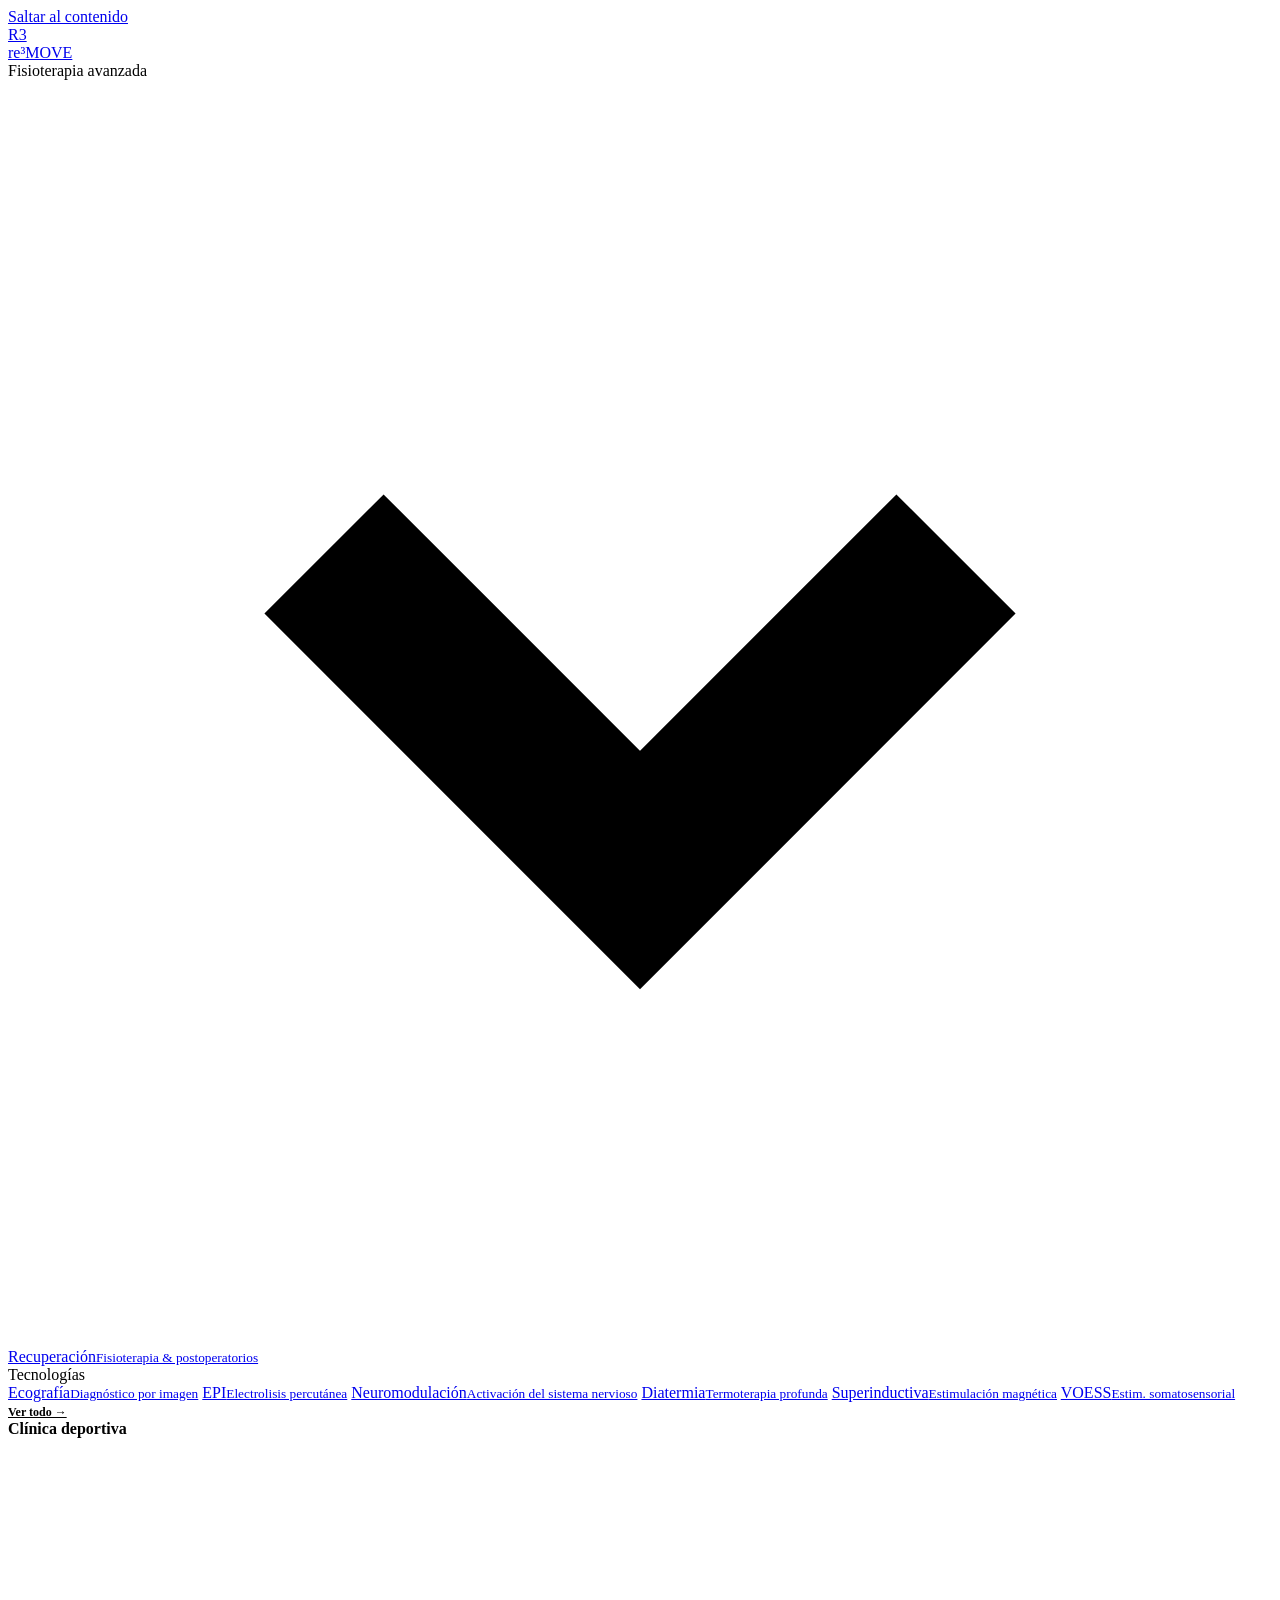
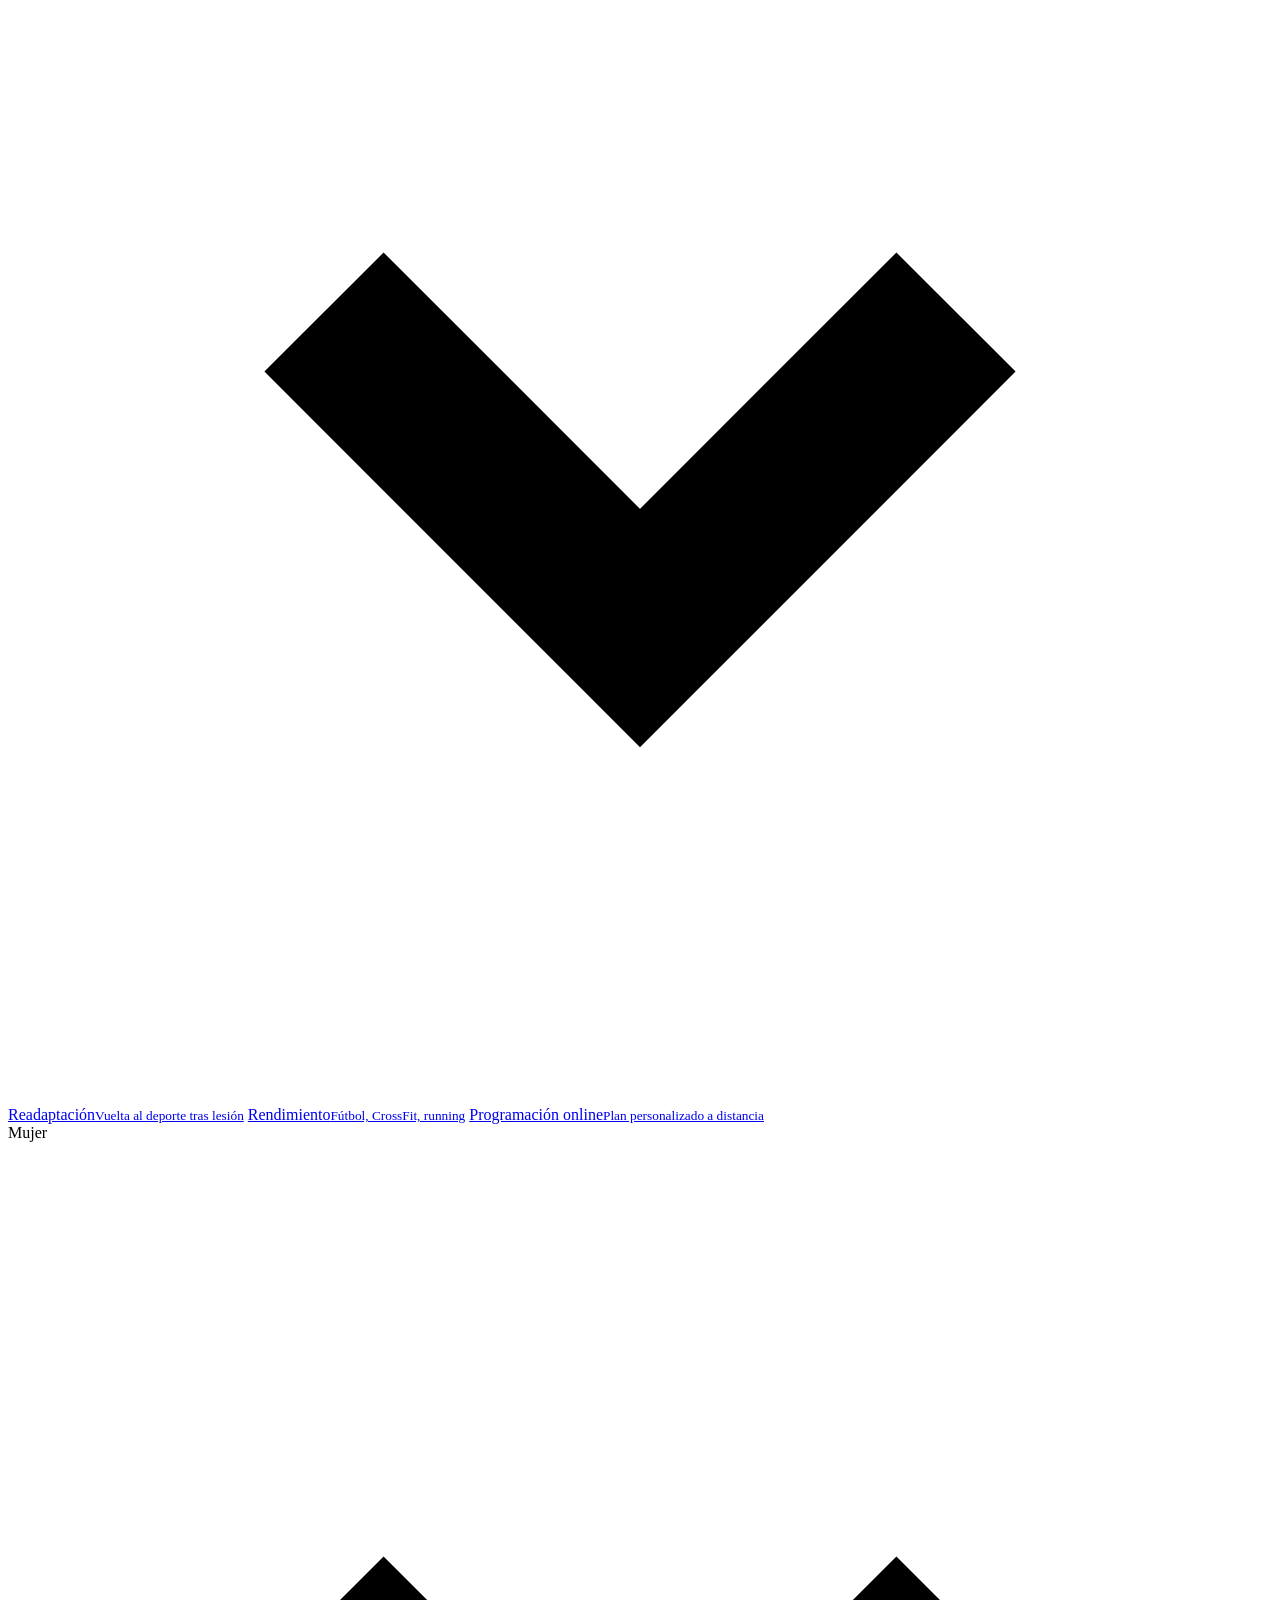
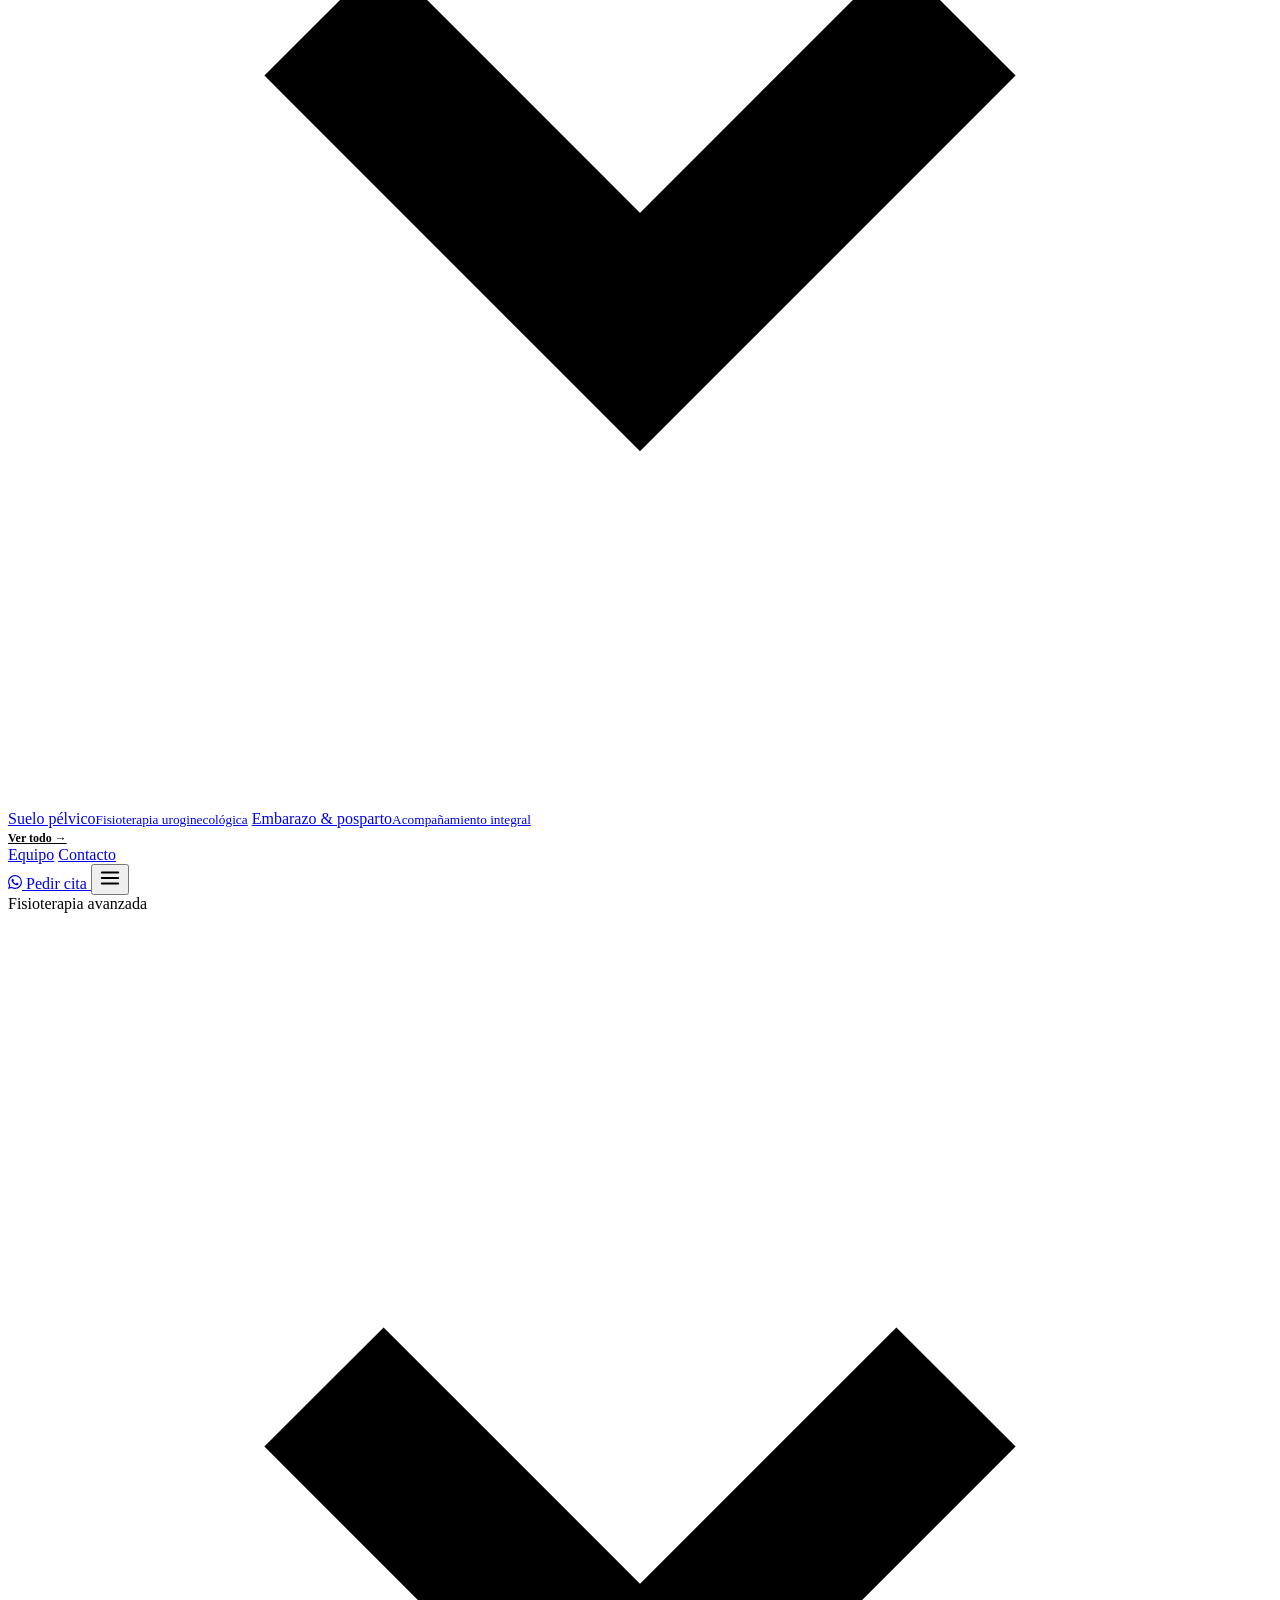
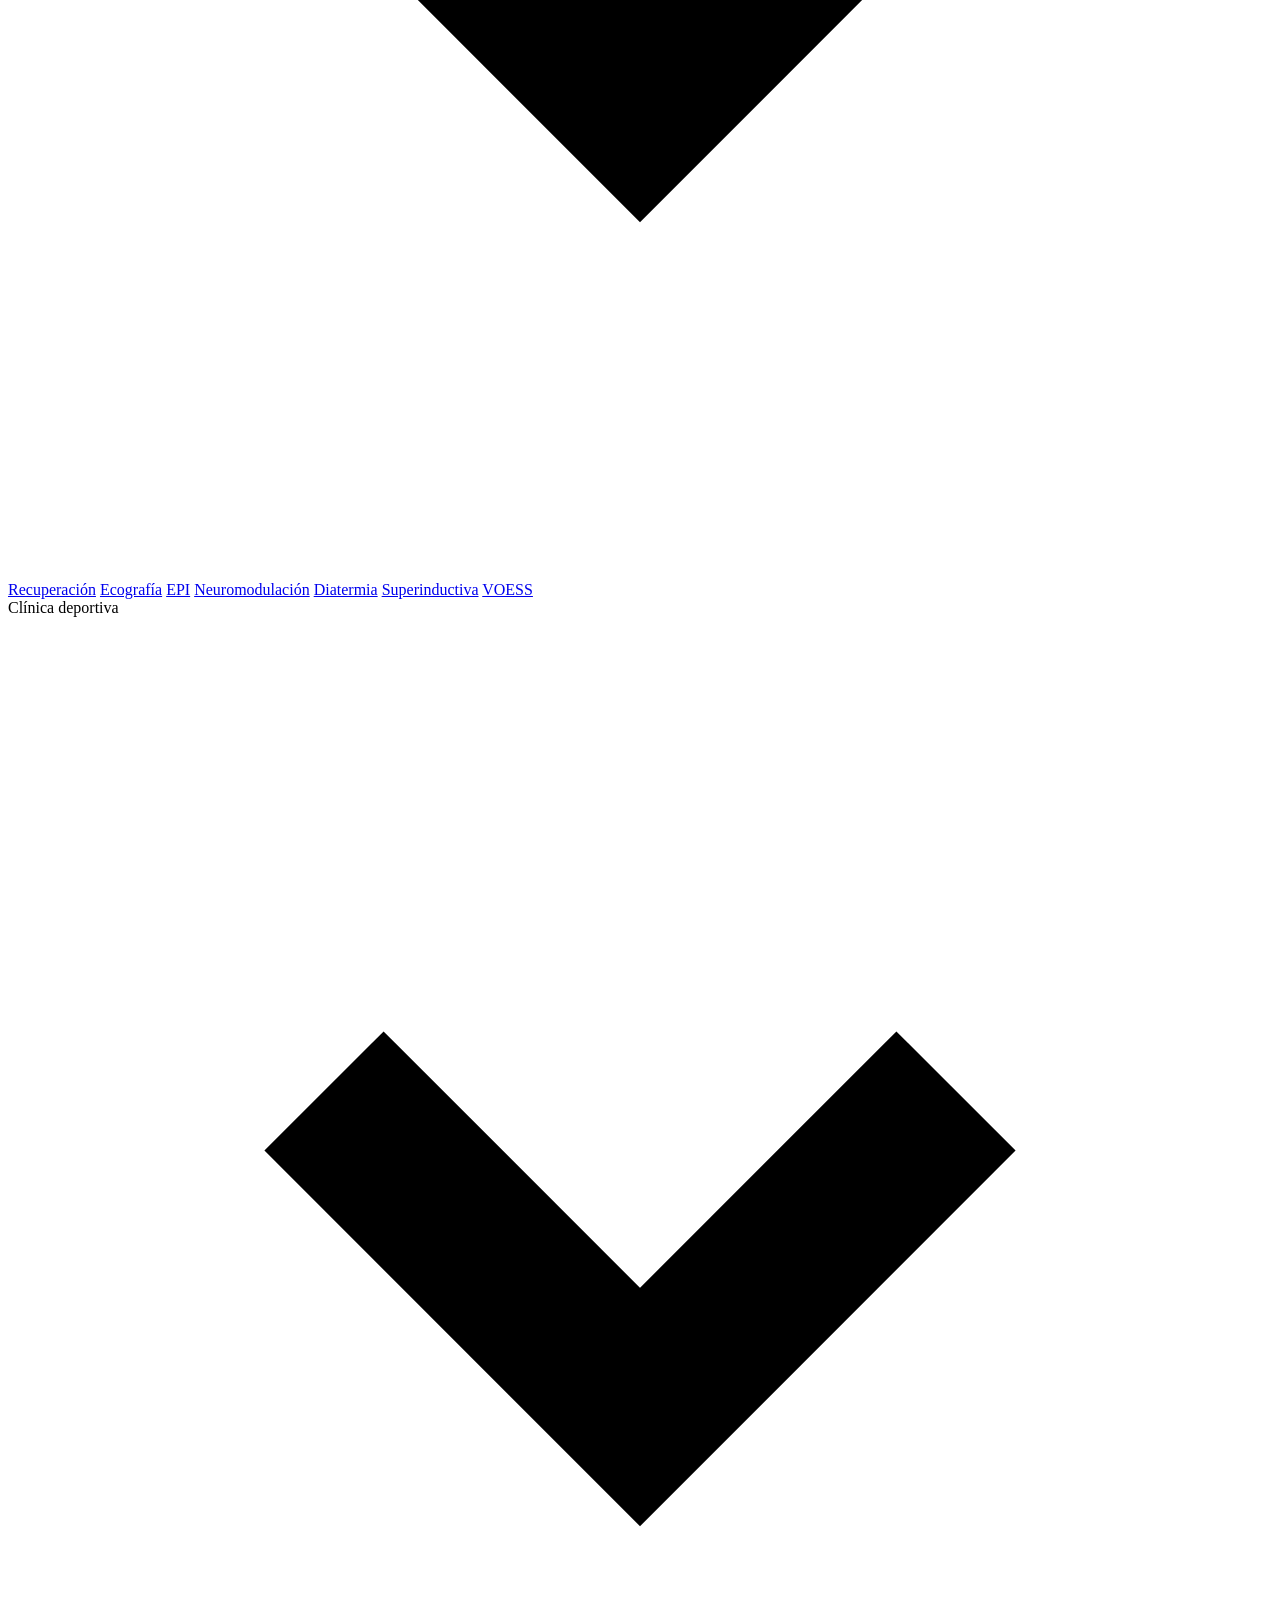
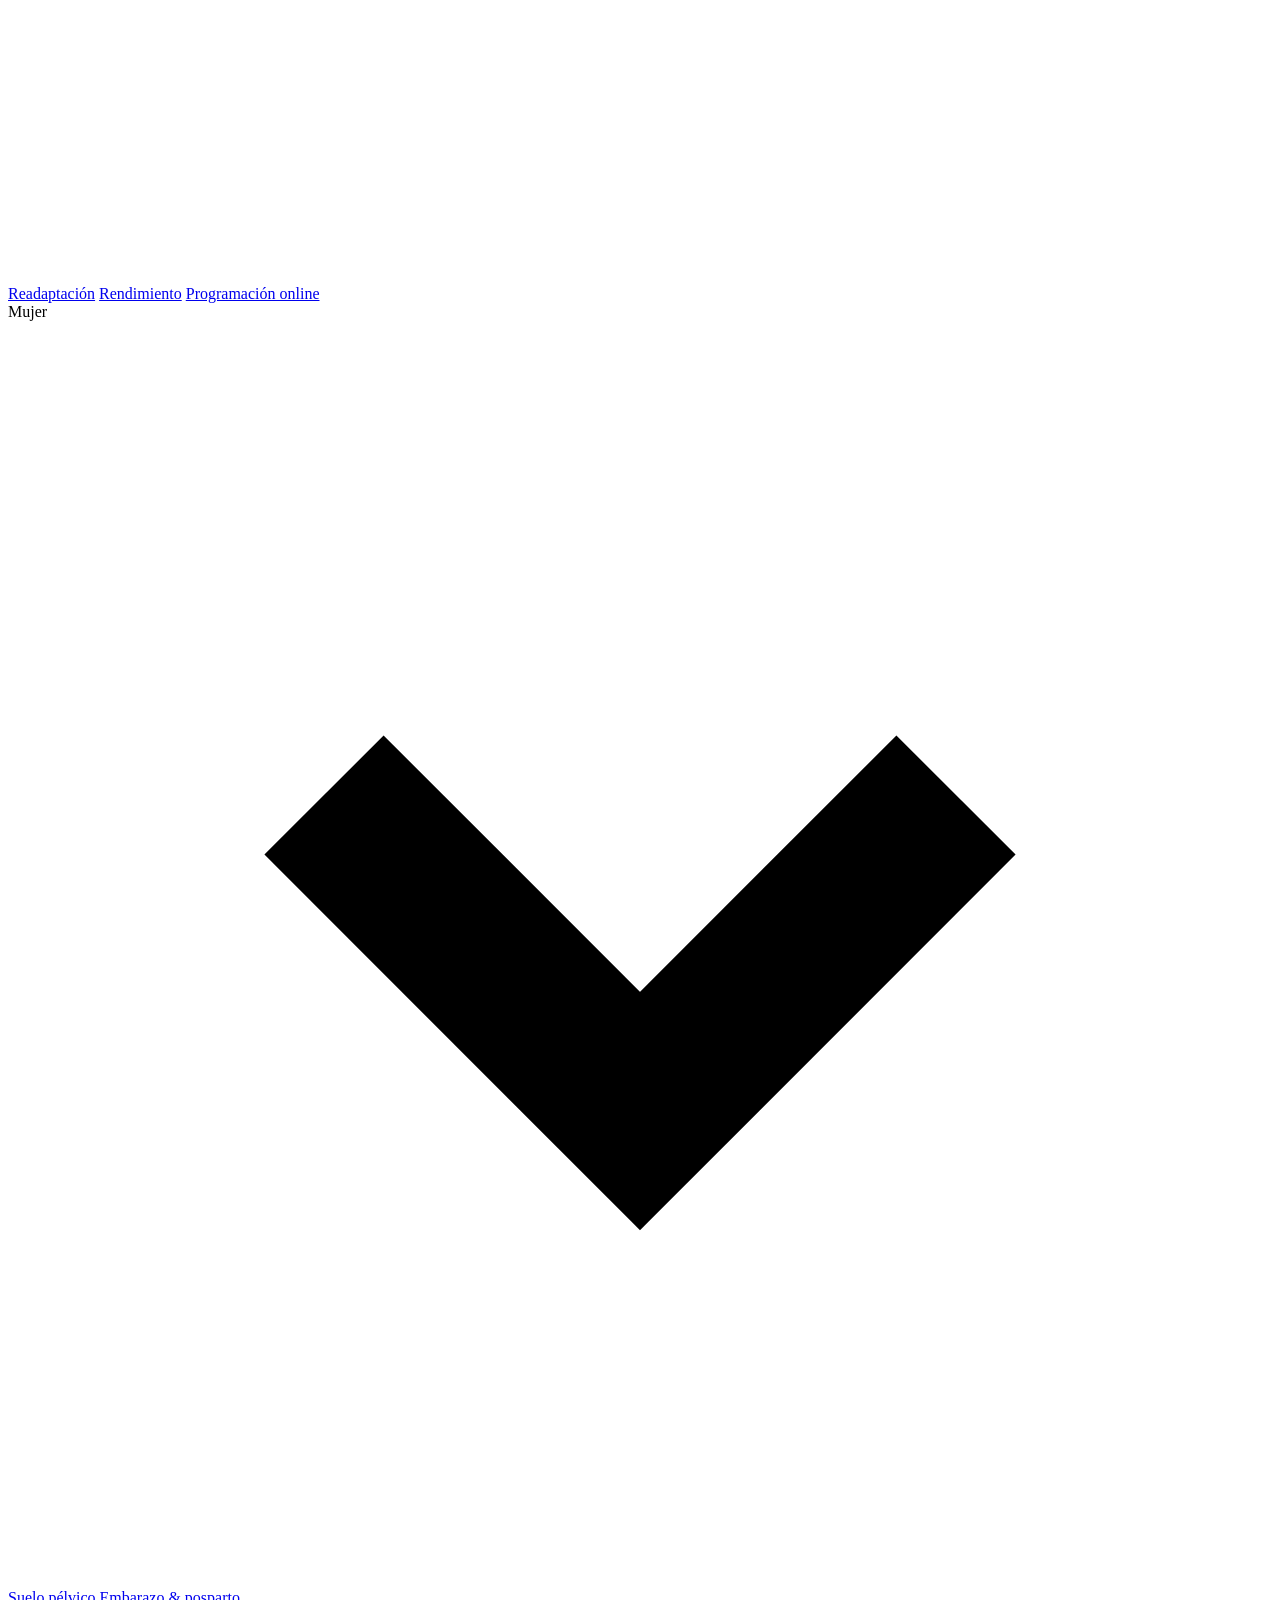
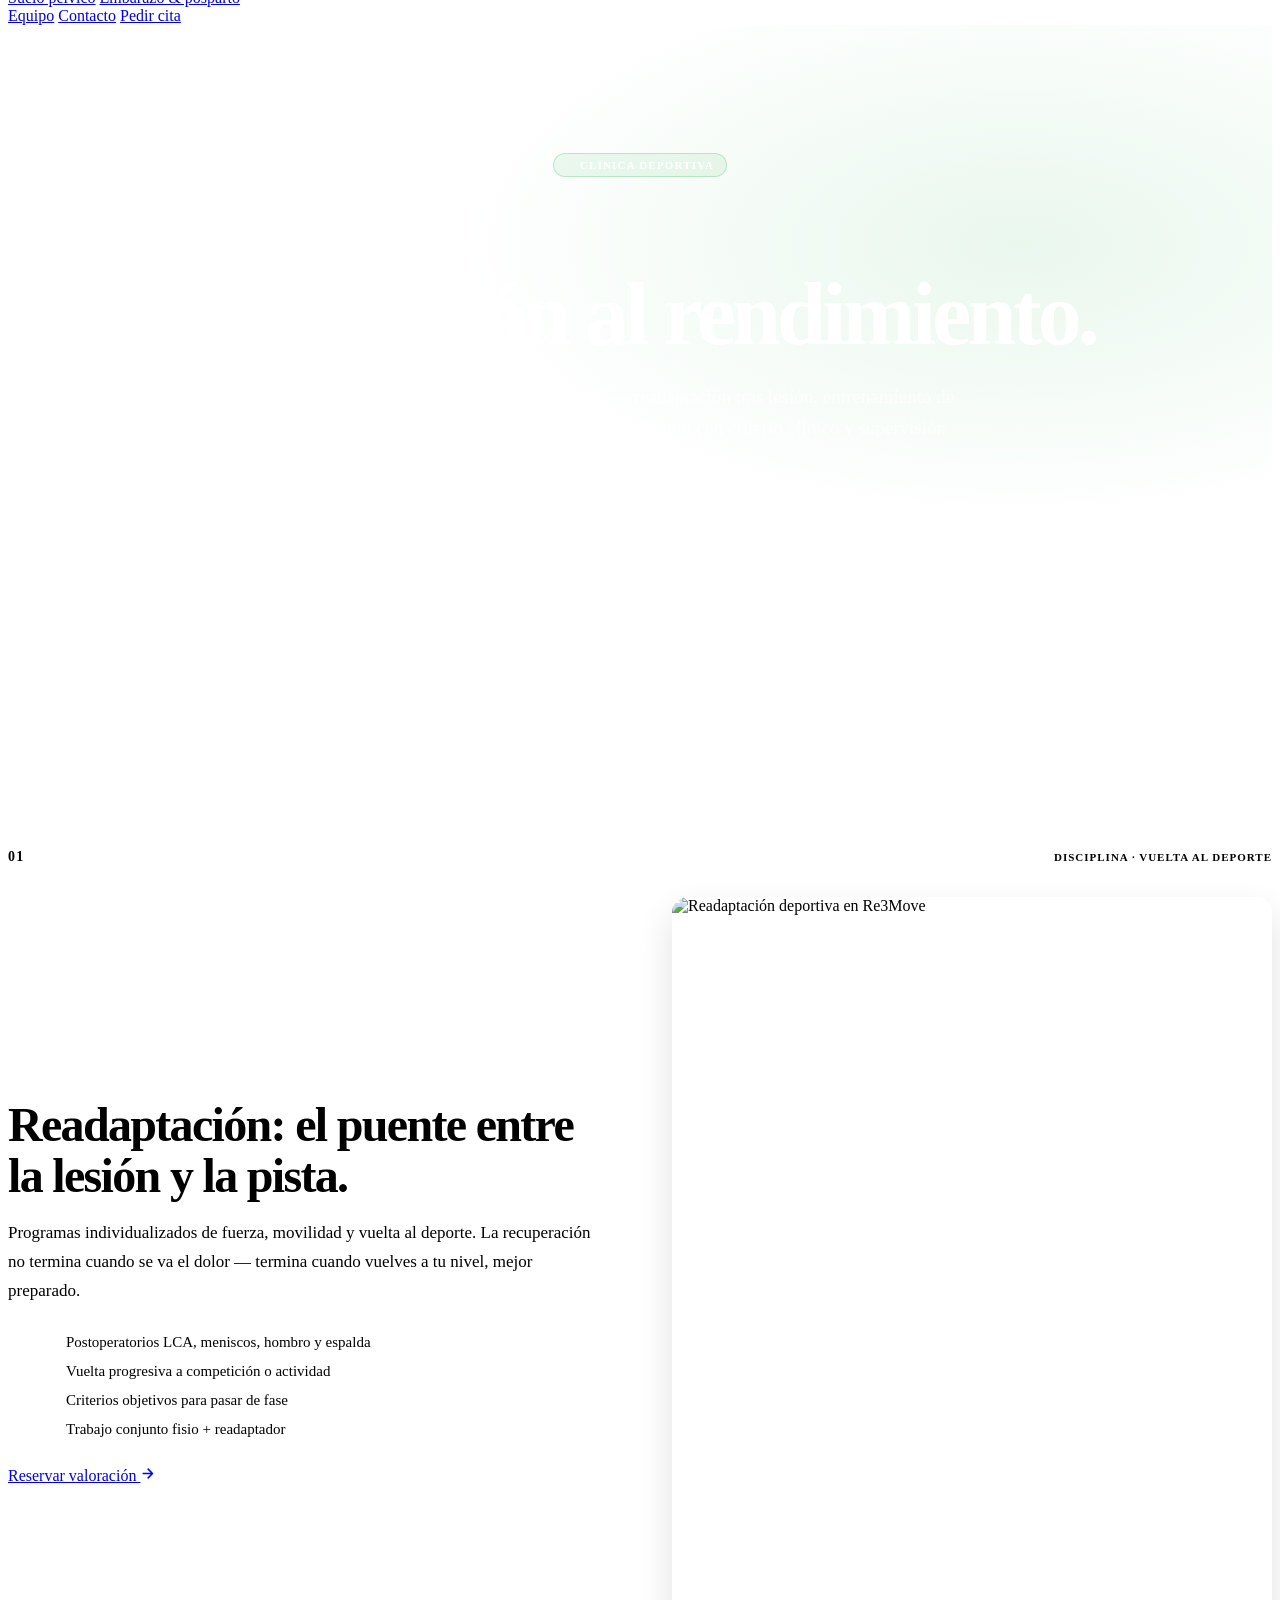
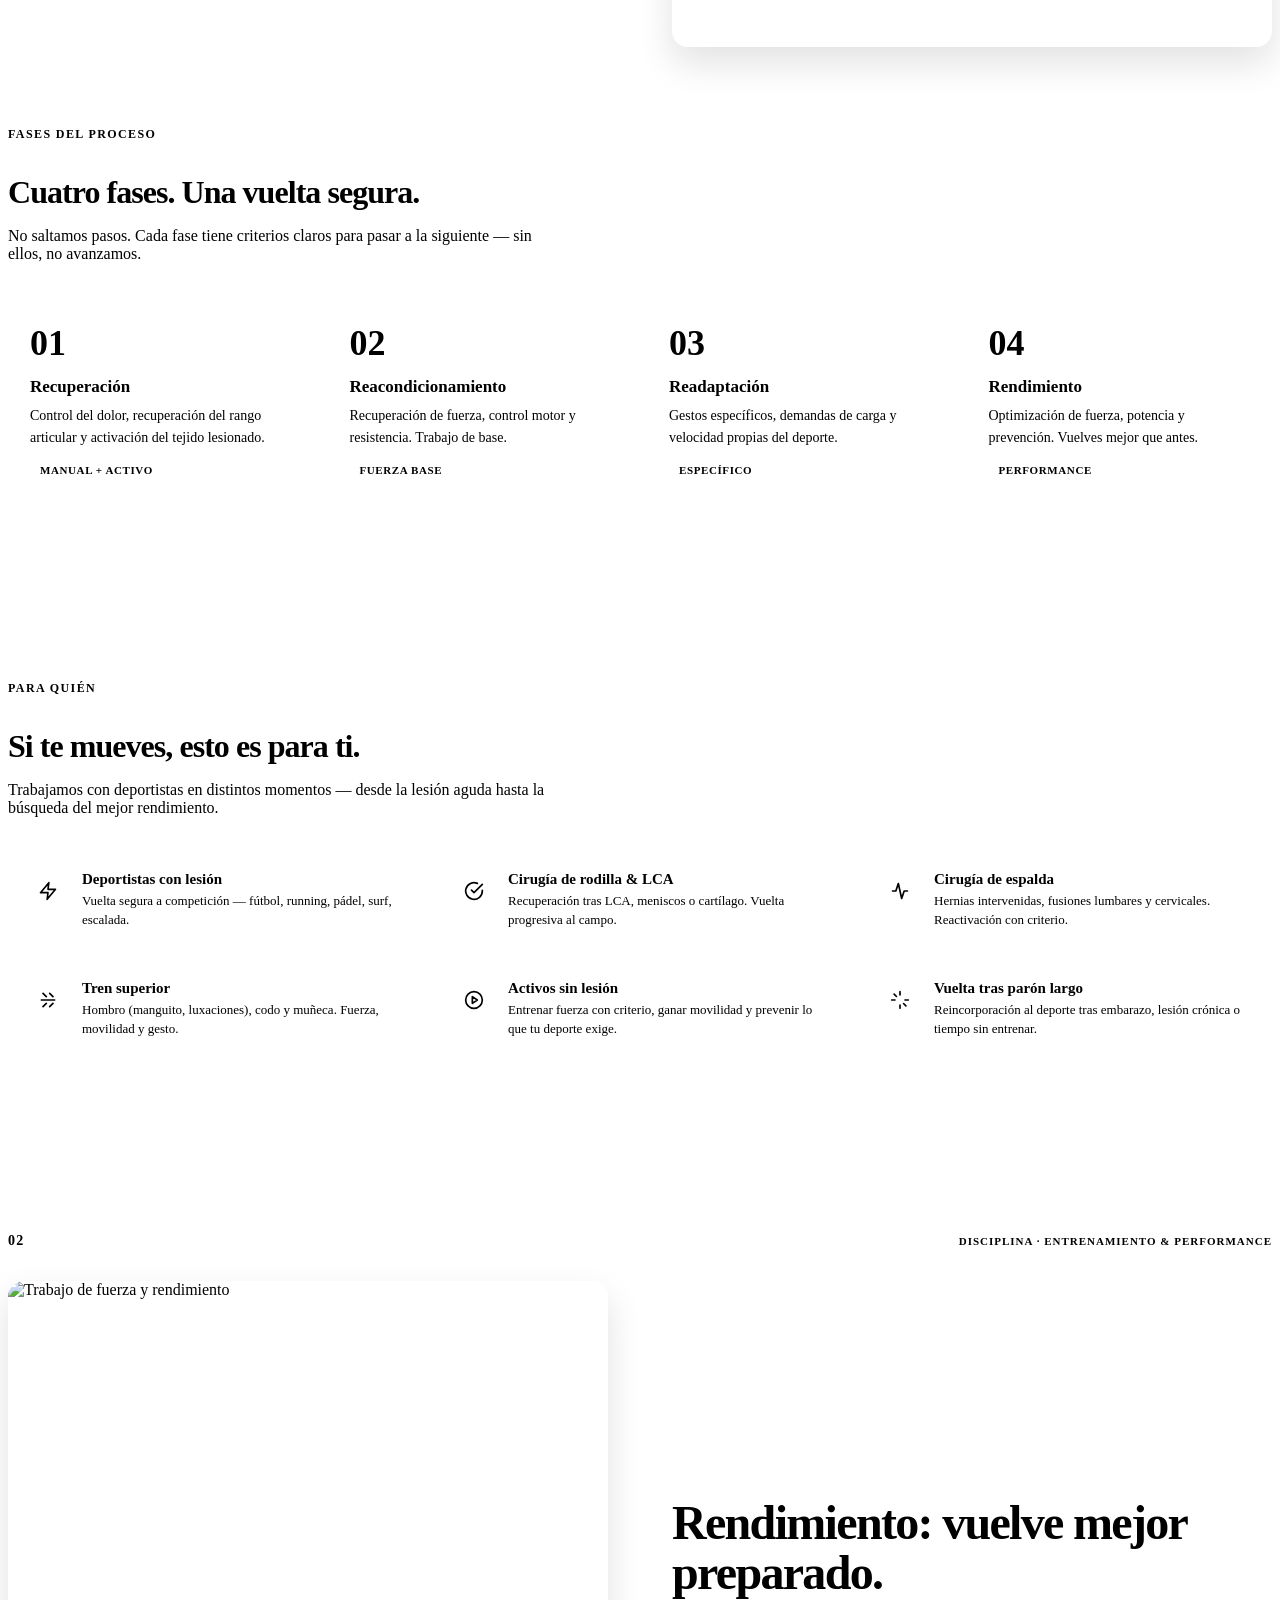
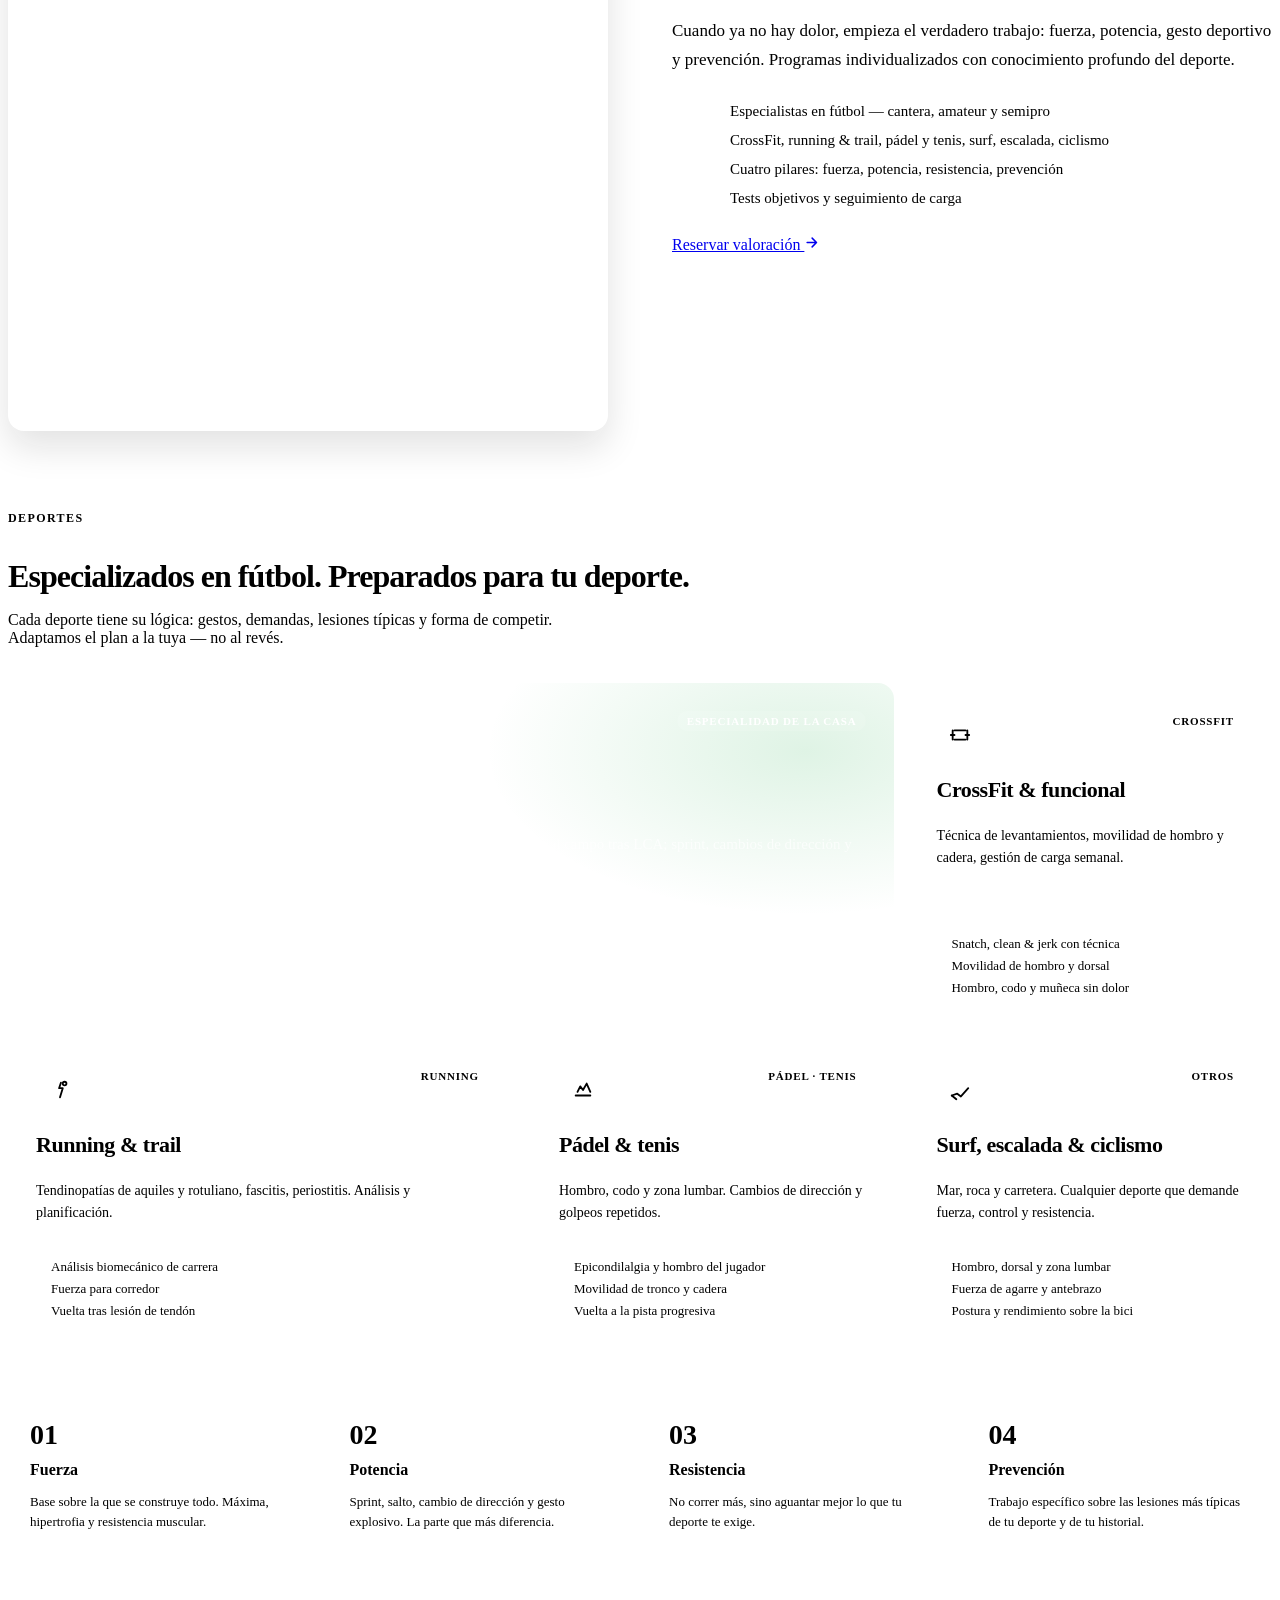
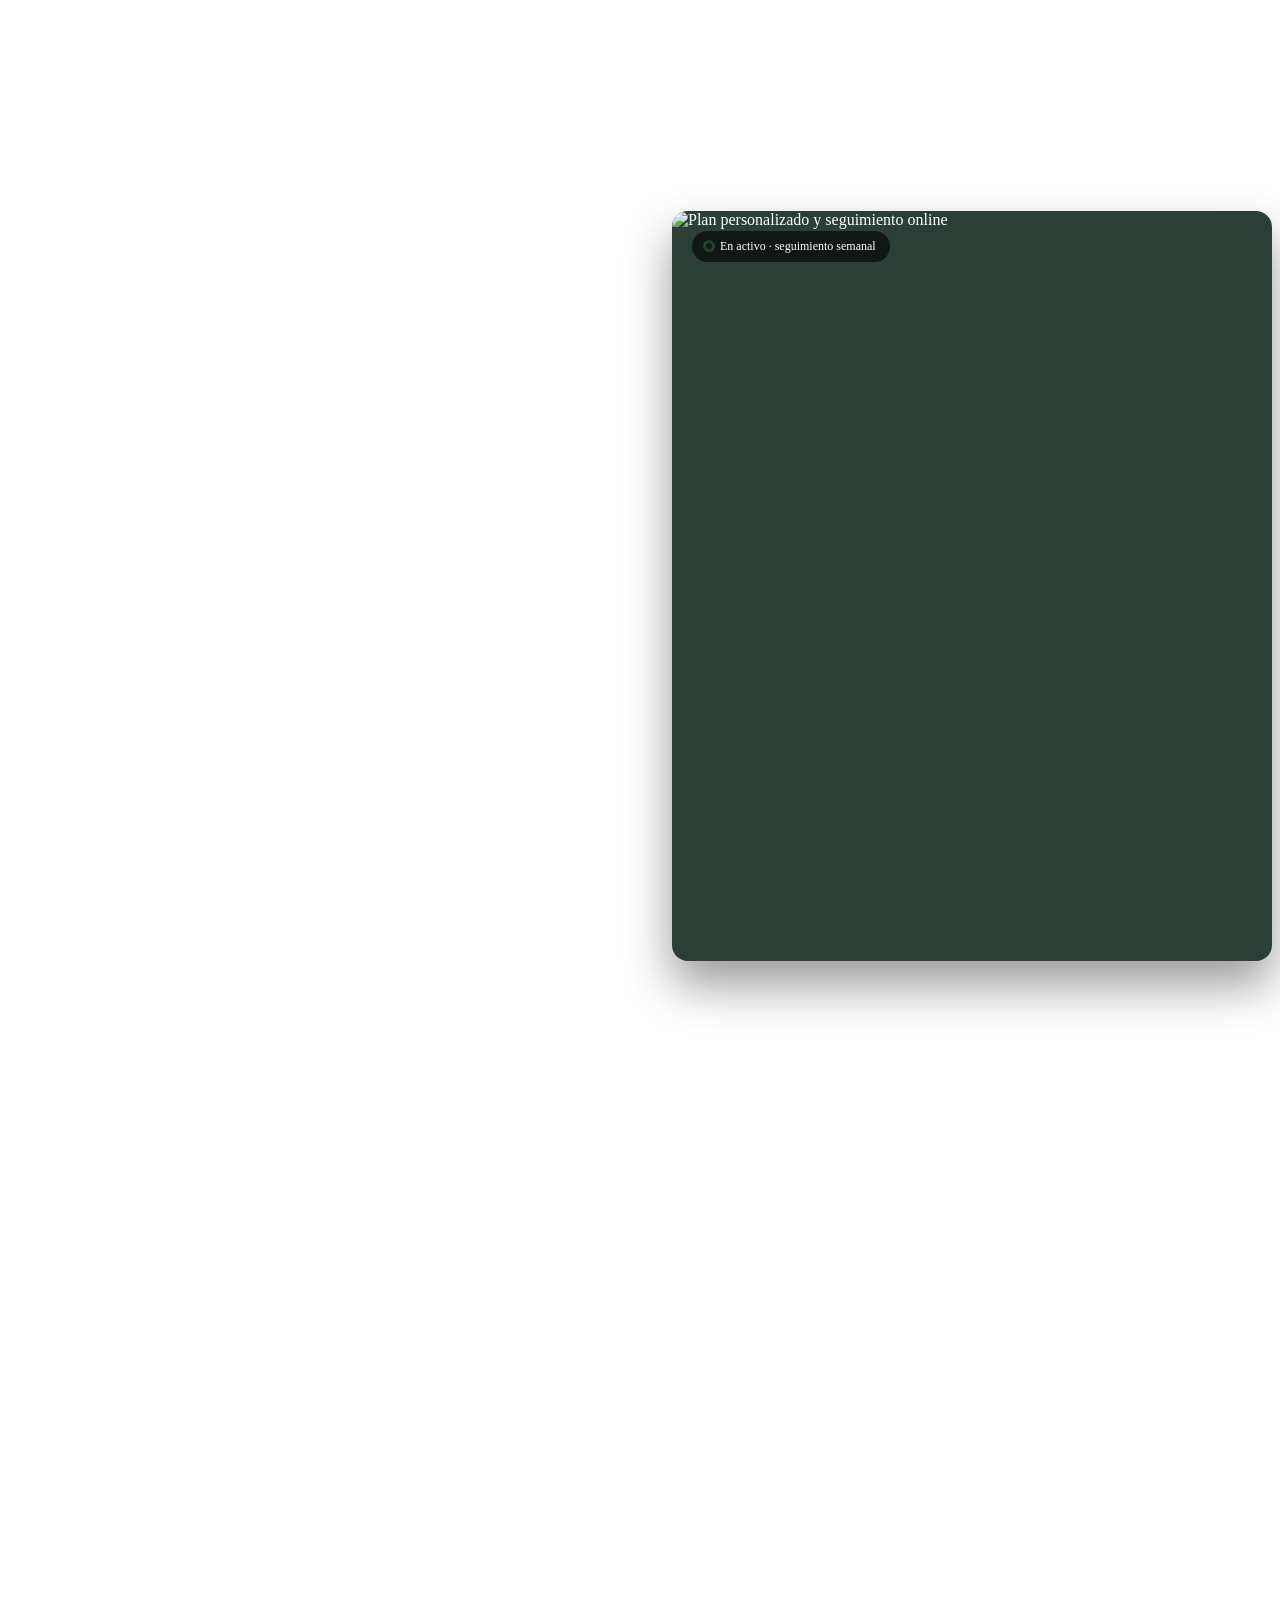
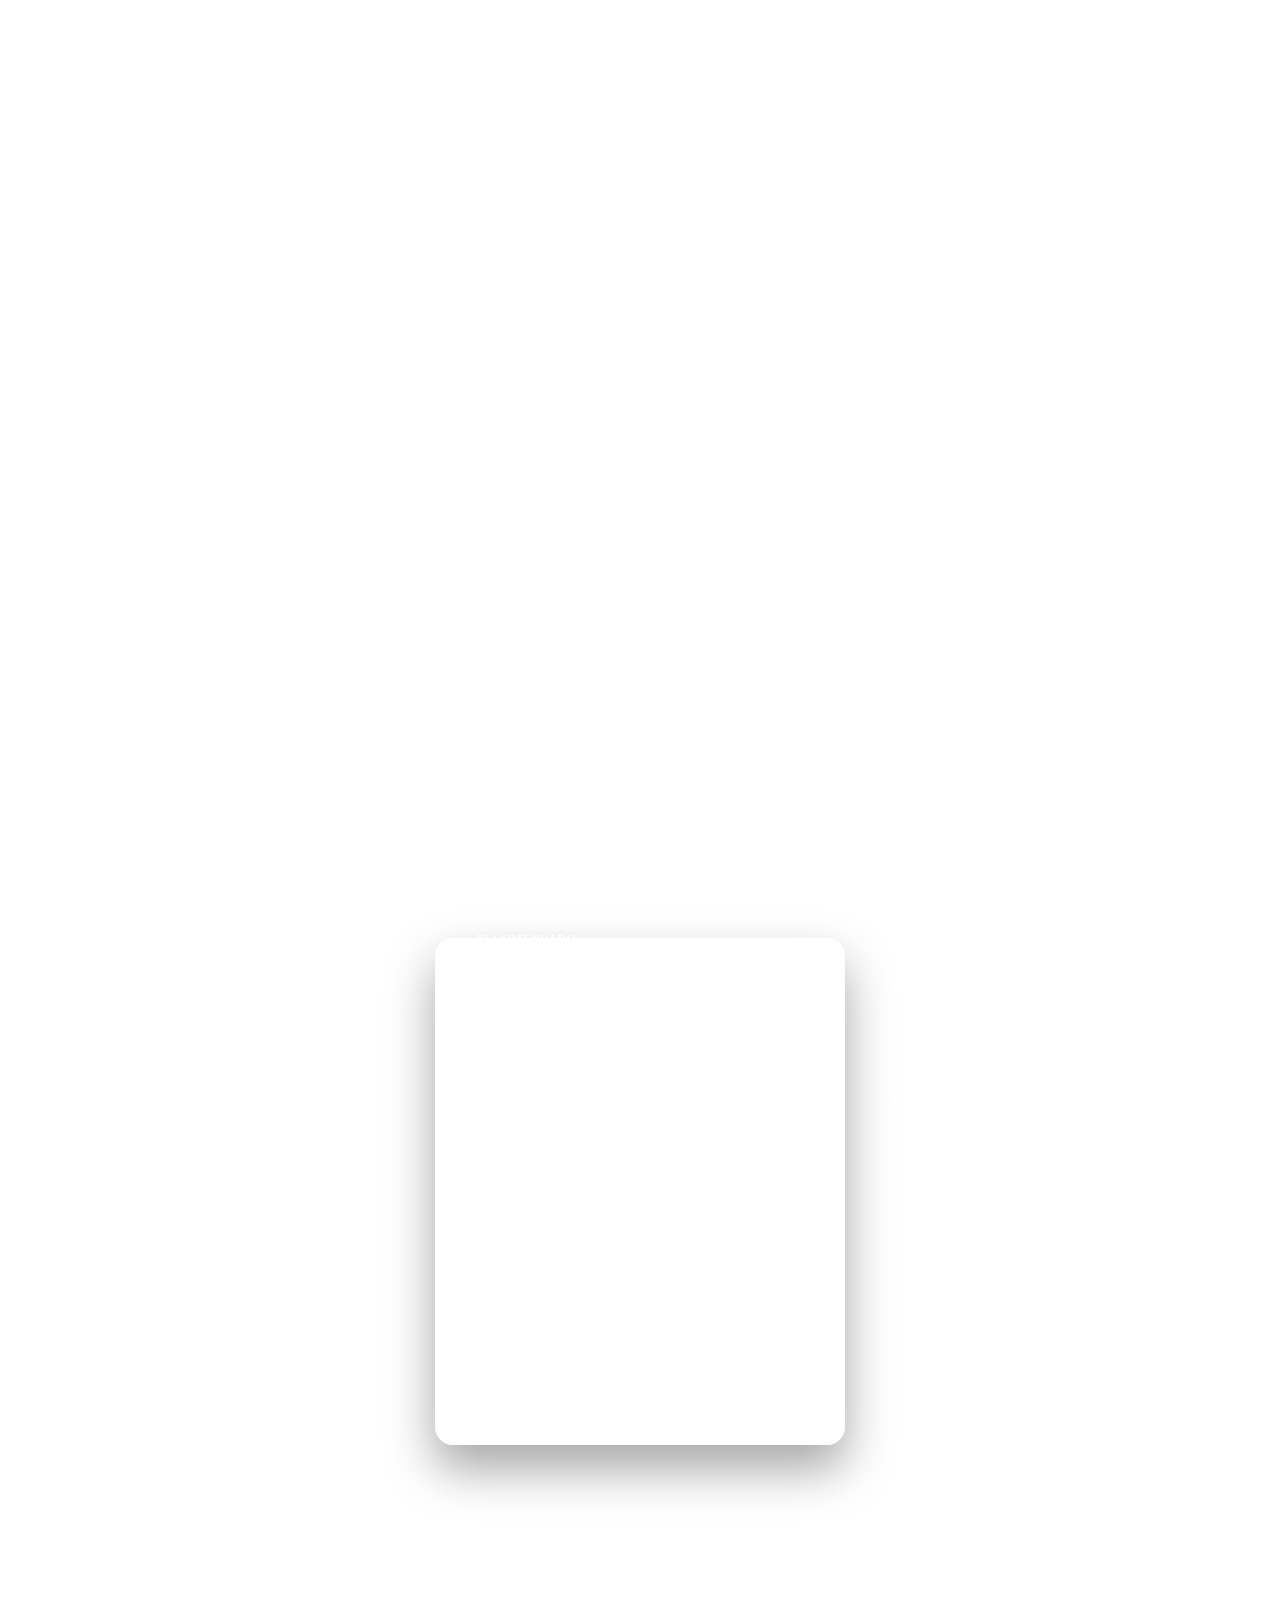
==== commit b7188a79: "fix: bugs, accesibilidad, SEO, copy y mejoras visuales de la landing - Mapa Google con embed real (d" ====
--- a/public/clinica-deportiva.html
+++ b/public/clinica-deportiva.html
@@ -7,14 +7,24 @@
 <title>Clínica deportiva — Re3Move</title>
 <link rel="icon" href="/assets/favicon.svg" type="image/svg+xml">
 <link rel="apple-touch-icon" href="/assets/icon.svg">
-<link rel="canonical" href="https://re3move.es/clinica-deportiva.html">
+<link rel="canonical" href="https://re3move.es/clinica-deportiva">
 <meta property="og:type" content="website">
 <meta property="og:title" content="Clínica deportiva — Re3Move">
 <meta property="og:description" content="Readaptación tras lesión, entrenamiento de rendimiento y programación online. Con criterio clínico y supervisión real.">
 <meta property="og:image" content="/assets/photos/clinic-02-physio-baby.jpeg">
 <meta property="og:locale" content="es_ES">
+<meta property="og:url" content="https://re3move.es/clinica-deportiva">
+<meta property="og:site_name" content="Re3Move">
+<meta property="og:image:alt" content="Re3Move — clínica de fisioterapia en Palma de Mallorca">
+<meta name="twitter:card" content="summary_large_image">
+<meta name="twitter:title" content="Clínica deportiva — Re3Move">
+<meta name="twitter:description" content="Readaptación tras lesión, entrenamiento de rendimiento y programación online. Con criterio clínico y supervisión real.">
+<meta name="twitter:image" content="/assets/photos/clinic-02-physio-baby.jpeg">
+<meta name="theme-color" content="#3a5748">
+<meta name="robots" content="index,follow">
 <link rel="preconnect" href="https://fonts.googleapis.com">
 <link rel="preconnect" href="https://fonts.gstatic.com" crossorigin>
+<link rel="stylesheet" href="https://fonts.googleapis.com/css2?family=Syne:wght@400;500;600;700;800&family=DM+Sans:ital,opsz,wght@0,9..40,300;0,9..40,400;0,9..40,500;0,9..40,600;1,9..40,400&family=Barlow+Condensed:wght@500;600;700;800&display=swap">
 <link rel="stylesheet" href="/assets/styles.css">
 <style>
 /* ── Nav overrides for subpages (sticky, not fixed) ── */
@@ -238,6 +248,7 @@
 </style>
 </head>
 <body>
+<a href="#main" class="skip-link">Saltar al contenido</a>
 
 <nav class="nav" id="nav">
   <div class="container">
@@ -248,8 +259,8 @@
       </a>
       <div class="nav-links">
         <div class="nav-dd">
-          <span class="nav-dd-label">Fisioterapia avanzada
-            <svg class="nav-dd-caret" viewBox="0 0 12 12" fill="none" stroke="currentColor" stroke-width="1.6"><path d="M3 4.5l3 3 3-3"/></svg>
+          <span class="nav-dd-label" tabindex="0" role="button">Fisioterapia avanzada
+            <svg aria-hidden="true" focusable="false" class="nav-dd-caret" viewBox="0 0 12 12" fill="none" stroke="currentColor" stroke-width="1.6"><path d="M3 4.5l3 3 3-3"/></svg>
           </span>
           <div class="nav-dd-menu nav-dd-menu--wide">
             <a href="/fisioterapia-avanzada.html" class="nav-dd-feature">Recuperación<small>Fisioterapia &amp; postoperatorios</small></a>
@@ -266,8 +277,8 @@
           </div>
         </div>
         <div class="nav-dd">
-          <span class="nav-dd-label" style="color:var(--ink);font-weight:600;">Clínica deportiva
-            <svg class="nav-dd-caret" viewBox="0 0 12 12" fill="none" stroke="currentColor" stroke-width="1.6"><path d="M3 4.5l3 3 3-3"/></svg>
+          <span class="nav-dd-label" style="color:var(--ink);font-weight:600;" tabindex="0" role="button">Clínica deportiva
+            <svg aria-hidden="true" focusable="false" class="nav-dd-caret" viewBox="0 0 12 12" fill="none" stroke="currentColor" stroke-width="1.6"><path d="M3 4.5l3 3 3-3"/></svg>
           </span>
           <div class="nav-dd-menu">
             <a href="#readaptacion">Readaptación<small>Vuelta al deporte tras lesión</small></a>
@@ -276,8 +287,8 @@
           </div>
         </div>
         <div class="nav-dd">
-          <span class="nav-dd-label">Mujer
-            <svg class="nav-dd-caret" viewBox="0 0 12 12" fill="none" stroke="currentColor" stroke-width="1.6"><path d="M3 4.5l3 3 3-3"/></svg>
+          <span class="nav-dd-label" tabindex="0" role="button">Mujer
+            <svg aria-hidden="true" focusable="false" class="nav-dd-caret" viewBox="0 0 12 12" fill="none" stroke="currentColor" stroke-width="1.6"><path d="M3 4.5l3 3 3-3"/></svg>
           </span>
           <div class="nav-dd-menu">
             <a href="/mujer.html#suelo-pelvico">Suelo pélvico<small>Fisioterapia uroginecológica</small></a>
@@ -291,11 +302,11 @@
       </div>
       <div class="nav-right">
         <a href="https://wa.me/34620326447" target="_blank" class="nav-cta">
-          <svg width="14" height="14" viewBox="0 0 24 24" fill="currentColor"><path d="M17.472 14.382c-.297-.149-1.758-.867-2.03-.967-.273-.099-.471-.148-.67.15-.197.297-.767.966-.94 1.164-.173.199-.347.223-.644.075-.297-.15-1.255-.463-2.39-1.475-.883-.788-1.48-1.761-1.653-2.059-.173-.297-.018-.458.13-.606.134-.133.298-.347.446-.52.149-.174.198-.298.298-.497.099-.198.05-.371-.025-.52-.075-.149-.669-1.612-.916-2.207-.242-.579-.487-.5-.669-.51-.173-.008-.371-.01-.57-.01-.198 0-.52.074-.792.372-.272.297-1.04 1.016-1.04 2.479 0 1.462 1.065 2.875 1.213 3.074.149.198 2.096 3.2 5.077 4.487.709.306 1.262.489 1.694.625.712.227 1.36.195 1.871.118.571-.085 1.758-.719 2.006-1.413.248-.694.248-1.289.173-1.413-.074-.124-.272-.198-.57-.347m-5.421 7.403h-.004a9.87 9.87 0 0 1-5.031-1.378l-.361-.214-3.741.982.998-3.648-.235-.374a9.86 9.86 0 0 1-1.51-5.26c.001-5.45 4.436-9.884 9.888-9.884 2.64 0 5.122 1.03 6.988 2.898a9.825 9.825 0 0 1 2.893 6.994c-.003 5.45-4.437 9.884-9.885 9.884m8.413-18.297A11.815 11.815 0 0 0 12.05 0C5.495 0 .16 5.335.157 11.892c0 2.096.547 4.142 1.588 5.945L.057 24l6.305-1.654a11.882 11.882 0 0 0 5.683 1.448h.005c6.554 0 11.89-5.335 11.893-11.893a11.821 11.821 0 0 0-3.48-8.413Z"/></svg>
+          <svg aria-hidden="true" focusable="false" width="14" height="14" viewBox="0 0 24 24" fill="currentColor"><path d="M17.472 14.382c-.297-.149-1.758-.867-2.03-.967-.273-.099-.471-.148-.67.15-.197.297-.767.966-.94 1.164-.173.199-.347.223-.644.075-.297-.15-1.255-.463-2.39-1.475-.883-.788-1.48-1.761-1.653-2.059-.173-.297-.018-.458.13-.606.134-.133.298-.347.446-.52.149-.174.198-.298.298-.497.099-.198.05-.371-.025-.52-.075-.149-.669-1.612-.916-2.207-.242-.579-.487-.5-.669-.51-.173-.008-.371-.01-.57-.01-.198 0-.52.074-.792.372-.272.297-1.04 1.016-1.04 2.479 0 1.462 1.065 2.875 1.213 3.074.149.198 2.096 3.2 5.077 4.487.709.306 1.262.489 1.694.625.712.227 1.36.195 1.871.118.571-.085 1.758-.719 2.006-1.413.248-.694.248-1.289.173-1.413-.074-.124-.272-.198-.57-.347m-5.421 7.403h-.004a9.87 9.87 0 0 1-5.031-1.378l-.361-.214-3.741.982.998-3.648-.235-.374a9.86 9.86 0 0 1-1.51-5.26c.001-5.45 4.436-9.884 9.888-9.884 2.64 0 5.122 1.03 6.988 2.898a9.825 9.825 0 0 1 2.893 6.994c-.003 5.45-4.437 9.884-9.885 9.884m8.413-18.297A11.815 11.815 0 0 0 12.05 0C5.495 0 .16 5.335.157 11.892c0 2.096.547 4.142 1.588 5.945L.057 24l6.305-1.654a11.882 11.882 0 0 0 5.683 1.448h.005c6.554 0 11.89-5.335 11.893-11.893a11.821 11.821 0 0 0-3.48-8.413Z"/></svg>
           Pedir cita
         </a>
-        <button class="hamburger" id="hamburger" aria-label="Menú">
-          <svg width="22" height="22" viewBox="0 0 24 24" fill="none" stroke="currentColor" stroke-width="2" stroke-linecap="round"><line x1="3" y1="6" x2="21" y2="6"/><line x1="3" y1="12" x2="21" y2="12"/><line x1="3" y1="18" x2="21" y2="18"/></svg>
+        <button class="hamburger" id="hamburger" aria-label="Menú" aria-expanded="false" aria-controls="mobileMenu">
+          <svg aria-hidden="true" focusable="false" width="22" height="22" viewBox="0 0 24 24" fill="none" stroke="currentColor" stroke-width="2" stroke-linecap="round"><line x1="3" y1="6" x2="21" y2="6"/><line x1="3" y1="12" x2="21" y2="12"/><line x1="3" y1="18" x2="21" y2="18"/></svg>
         </button>
       </div>
     </div>
@@ -304,7 +315,7 @@
 
 <div class="mobile-menu" id="mobileMenu">
   <div class="mm-group">
-    <div class="mm-group-label">Fisioterapia avanzada <svg class="mm-caret" viewBox="0 0 12 12" fill="none" stroke="currentColor" stroke-width="1.6"><path d="M3 4.5l3 3 3-3"/></svg></div>
+    <div class="mm-group-label">Fisioterapia avanzada <svg aria-hidden="true" focusable="false" class="mm-caret" viewBox="0 0 12 12" fill="none" stroke="currentColor" stroke-width="1.6"><path d="M3 4.5l3 3 3-3"/></svg></div>
     <div class="mm-submenu"><div>
       <a href="/fisioterapia-avanzada.html">Recuperación</a>
       <a href="/fisioterapia-avanzada.html#ecografia">Ecografía</a>
@@ -316,7 +327,7 @@
     </div></div>
   </div>
   <div class="mm-group">
-    <div class="mm-group-label">Clínica deportiva <svg class="mm-caret" viewBox="0 0 12 12" fill="none" stroke="currentColor" stroke-width="1.6"><path d="M3 4.5l3 3 3-3"/></svg></div>
+    <div class="mm-group-label">Clínica deportiva <svg aria-hidden="true" focusable="false" class="mm-caret" viewBox="0 0 12 12" fill="none" stroke="currentColor" stroke-width="1.6"><path d="M3 4.5l3 3 3-3"/></svg></div>
     <div class="mm-submenu"><div>
       <a href="#readaptacion">Readaptación</a>
       <a href="#rendimiento">Rendimiento</a>
@@ -324,7 +335,7 @@
     </div></div>
   </div>
   <div class="mm-group">
-    <div class="mm-group-label">Mujer <svg class="mm-caret" viewBox="0 0 12 12" fill="none" stroke="currentColor" stroke-width="1.6"><path d="M3 4.5l3 3 3-3"/></svg></div>
+    <div class="mm-group-label">Mujer <svg aria-hidden="true" focusable="false" class="mm-caret" viewBox="0 0 12 12" fill="none" stroke="currentColor" stroke-width="1.6"><path d="M3 4.5l3 3 3-3"/></svg></div>
     <div class="mm-submenu"><div>
       <a href="/mujer.html#suelo-pelvico">Suelo pélvico</a>
       <a href="/mujer.html#embarazo">Embarazo &amp; posparto</a>
@@ -335,6 +346,7 @@
   <a href="https://wa.me/34620326447" target="_blank" class="mm-cta">Pedir cita</a>
 </div>
 
+<main id="main">
 <section class="hero">
   <div class="container">
     <div class="hero-inner">
@@ -376,7 +388,7 @@
         <div class="disc-actions">
           <a href="https://wa.me/34620326447" target="_blank" class="btn-primary">
             Reservar valoración
-            <svg width="15" height="15" viewBox="0 0 24 24" fill="none" stroke="currentColor" stroke-width="2.4" stroke-linecap="round" stroke-linejoin="round"><path d="M5 12h14M13 5l7 7-7 7"/></svg>
+            <svg aria-hidden="true" focusable="false" width="15" height="15" viewBox="0 0 24 24" fill="none" stroke="currentColor" stroke-width="2.4" stroke-linecap="round" stroke-linejoin="round"><path d="M5 12h14M13 5l7 7-7 7"/></svg>
           </a>
         </div>
       </div>
@@ -405,12 +417,12 @@
     <h3 style="font-family:var(--font-h);font-weight:800;font-size:clamp(24px,3vw,32px);letter-spacing:-0.03em;color:var(--ink);margin-bottom:14px;">Si te mueves, esto es para ti.</h3>
     <p style="font-size:16px;color:var(--muted);max-width:560px;margin-bottom:36px;">Trabajamos con deportistas en distintos momentos — desde la lesión aguda hasta la búsqueda del mejor rendimiento.</p>
     <div class="audience">
-      <div class="aud-item"><div class="aud-icon"><svg width="20" height="20" viewBox="0 0 24 24" fill="none" stroke="currentColor" stroke-width="2" stroke-linecap="round" stroke-linejoin="round"><path d="M13 2L3 14h9l-1 8 10-12h-9l1-8z"/></svg></div><div class="aud-text"><strong>Deportistas con lesión</strong><span>Vuelta segura a competición — fútbol, running, pádel, surf, escalada.</span></div></div>
-      <div class="aud-item"><div class="aud-icon"><svg width="20" height="20" viewBox="0 0 24 24" fill="none" stroke="currentColor" stroke-width="2" stroke-linecap="round" stroke-linejoin="round"><path d="M22 11.08V12a10 10 0 1 1-5.93-9.14"/><polyline points="22 4 12 14.01 9 11.01"/></svg></div><div class="aud-text"><strong>Cirugía de rodilla &amp; LCA</strong><span>Recuperación tras LCA, meniscos o cartílago. Vuelta progresiva al campo.</span></div></div>
-      <div class="aud-item"><div class="aud-icon"><svg width="20" height="20" viewBox="0 0 24 24" fill="none" stroke="currentColor" stroke-width="2" stroke-linecap="round" stroke-linejoin="round"><path d="M3 12h4l3-9 4 18 3-9h4"/></svg></div><div class="aud-text"><strong>Cirugía de espalda</strong><span>Hernias intervenidas, fusiones lumbares y cervicales. Reactivación con criterio.</span></div></div>
-      <div class="aud-item"><div class="aud-icon"><svg width="20" height="20" viewBox="0 0 24 24" fill="none" stroke="currentColor" stroke-width="2" stroke-linecap="round" stroke-linejoin="round"><path d="M6 4l4 4M14 4l4 4M6 20l4-4M14 20l4-4M4 12h16"/></svg></div><div class="aud-text"><strong>Tren superior</strong><span>Hombro (manguito, luxaciones), codo y muñeca. Fuerza, movilidad y gesto.</span></div></div>
-      <div class="aud-item"><div class="aud-icon"><svg width="20" height="20" viewBox="0 0 24 24" fill="none" stroke="currentColor" stroke-width="2" stroke-linecap="round" stroke-linejoin="round"><circle cx="12" cy="12" r="10"/><polygon points="10 8 16 12 10 16 10 8"/></svg></div><div class="aud-text"><strong>Activos sin lesión</strong><span>Entrenar fuerza con criterio, ganar movilidad y prevenir lo que tu deporte exige.</span></div></div>
-      <div class="aud-item"><div class="aud-icon"><svg width="20" height="20" viewBox="0 0 24 24" fill="none" stroke="currentColor" stroke-width="2" stroke-linecap="round" stroke-linejoin="round"><path d="M12 2v4M12 18v4M4.93 4.93l2.83 2.83M16.24 16.24l2.83 2.83M2 12h4M18 12h4"/></svg></div><div class="aud-text"><strong>Vuelta tras parón largo</strong><span>Reincorporación al deporte tras embarazo, lesión crónica o tiempo sin entrenar.</span></div></div>
+      <div class="aud-item"><div class="aud-icon"><svg aria-hidden="true" focusable="false" width="20" height="20" viewBox="0 0 24 24" fill="none" stroke="currentColor" stroke-width="2" stroke-linecap="round" stroke-linejoin="round"><path d="M13 2L3 14h9l-1 8 10-12h-9l1-8z"/></svg></div><div class="aud-text"><strong>Deportistas con lesión</strong><span>Vuelta segura a competición — fútbol, running, pádel, surf, escalada.</span></div></div>
+      <div class="aud-item"><div class="aud-icon"><svg aria-hidden="true" focusable="false" width="20" height="20" viewBox="0 0 24 24" fill="none" stroke="currentColor" stroke-width="2" stroke-linecap="round" stroke-linejoin="round"><path d="M22 11.08V12a10 10 0 1 1-5.93-9.14"/><polyline points="22 4 12 14.01 9 11.01"/></svg></div><div class="aud-text"><strong>Cirugía de rodilla &amp; LCA</strong><span>Recuperación tras LCA, meniscos o cartílago. Vuelta progresiva al campo.</span></div></div>
+      <div class="aud-item"><div class="aud-icon"><svg aria-hidden="true" focusable="false" width="20" height="20" viewBox="0 0 24 24" fill="none" stroke="currentColor" stroke-width="2" stroke-linecap="round" stroke-linejoin="round"><path d="M3 12h4l3-9 4 18 3-9h4"/></svg></div><div class="aud-text"><strong>Cirugía de espalda</strong><span>Hernias intervenidas, fusiones lumbares y cervicales. Reactivación con criterio.</span></div></div>
+      <div class="aud-item"><div class="aud-icon"><svg aria-hidden="true" focusable="false" width="20" height="20" viewBox="0 0 24 24" fill="none" stroke="currentColor" stroke-width="2" stroke-linecap="round" stroke-linejoin="round"><path d="M6 4l4 4M14 4l4 4M6 20l4-4M14 20l4-4M4 12h16"/></svg></div><div class="aud-text"><strong>Tren superior</strong><span>Hombro (manguito, luxaciones), codo y muñeca. Fuerza, movilidad y gesto.</span></div></div>
+      <div class="aud-item"><div class="aud-icon"><svg aria-hidden="true" focusable="false" width="20" height="20" viewBox="0 0 24 24" fill="none" stroke="currentColor" stroke-width="2" stroke-linecap="round" stroke-linejoin="round"><circle cx="12" cy="12" r="10"/><polygon points="10 8 16 12 10 16 10 8"/></svg></div><div class="aud-text"><strong>Activos sin lesión</strong><span>Entrenar fuerza con criterio, ganar movilidad y prevenir lo que tu deporte exige.</span></div></div>
+      <div class="aud-item"><div class="aud-icon"><svg aria-hidden="true" focusable="false" width="20" height="20" viewBox="0 0 24 24" fill="none" stroke="currentColor" stroke-width="2" stroke-linecap="round" stroke-linejoin="round"><path d="M12 2v4M12 18v4M4.93 4.93l2.83 2.83M16.24 16.24l2.83 2.83M2 12h4M18 12h4"/></svg></div><div class="aud-text"><strong>Vuelta tras parón largo</strong><span>Reincorporación al deporte tras embarazo, lesión crónica o tiempo sin entrenar.</span></div></div>
     </div>
   </div>
 </section>
@@ -439,7 +451,7 @@
         <div class="disc-actions">
           <a href="https://wa.me/34620326447" target="_blank" class="btn-primary">
             Reservar valoración
-            <svg width="15" height="15" viewBox="0 0 24 24" fill="none" stroke="currentColor" stroke-width="2.4" stroke-linecap="round" stroke-linejoin="round"><path d="M5 12h14M13 5l7 7-7 7"/></svg>
+            <svg aria-hidden="true" focusable="false" width="15" height="15" viewBox="0 0 24 24" fill="none" stroke="currentColor" stroke-width="2.4" stroke-linecap="round" stroke-linejoin="round"><path d="M5 12h14M13 5l7 7-7 7"/></svg>
           </a>
         </div>
       </div>
@@ -451,7 +463,7 @@
       <div class="sports-grid">
         <div class="sport specialty">
           <div class="sport-head">
-            <div class="sport-icon"><svg width="22" height="22" viewBox="0 0 24 24" fill="none" stroke="currentColor" stroke-width="2" stroke-linecap="round" stroke-linejoin="round"><circle cx="12" cy="12" r="10"/><path d="M12 2l3 5 5 1-3 4 1 5-6-3-6 3 1-5-3-4 5-1 3-5z"/></svg></div>
+            <div class="sport-icon"><svg aria-hidden="true" focusable="false" width="22" height="22" viewBox="0 0 24 24" fill="none" stroke="currentColor" stroke-width="2" stroke-linecap="round" stroke-linejoin="round"><circle cx="12" cy="12" r="10"/><path d="M12 2l3 5 5 1-3 4 1 5-6-3-6 3 1-5-3-4 5-1 3-5z"/></svg></div>
             <span class="sport-tag-badge">Especialidad de la casa</span>
           </div>
           <div class="sport-name">Fútbol</div>
@@ -464,25 +476,25 @@
           </div>
         </div>
         <div class="sport">
-          <div class="sport-head"><div class="sport-icon"><svg width="22" height="22" viewBox="0 0 24 24" fill="none" stroke="currentColor" stroke-width="2" stroke-linecap="round" stroke-linejoin="round"><path d="M6 7h12M6 17h12M4 7v10M20 7v10M2 12h4M18 12h4"/></svg></div><span class="sport-tag-badge">CrossFit</span></div>
+          <div class="sport-head"><div class="sport-icon"><svg aria-hidden="true" focusable="false" width="22" height="22" viewBox="0 0 24 24" fill="none" stroke="currentColor" stroke-width="2" stroke-linecap="round" stroke-linejoin="round"><path d="M6 7h12M6 17h12M4 7v10M20 7v10M2 12h4M18 12h4"/></svg></div><span class="sport-tag-badge">CrossFit</span></div>
           <div class="sport-name">CrossFit &amp; funcional</div>
           <p class="sport-desc">Técnica de levantamientos, movilidad de hombro y cadera, gestión de carga semanal.</p>
           <div class="sport-list"><div class="sport-li">Snatch, clean &amp; jerk con técnica</div><div class="sport-li">Movilidad de hombro y dorsal</div><div class="sport-li">Hombro, codo y muñeca sin dolor</div></div>
         </div>
         <div class="sport">
-          <div class="sport-head"><div class="sport-icon"><svg width="22" height="22" viewBox="0 0 24 24" fill="none" stroke="currentColor" stroke-width="2" stroke-linecap="round" stroke-linejoin="round"><path d="M13 4l-2 6h4l-3 10"/><circle cx="17" cy="5" r="2"/></svg></div><span class="sport-tag-badge">Running</span></div>
+          <div class="sport-head"><div class="sport-icon"><svg aria-hidden="true" focusable="false" width="22" height="22" viewBox="0 0 24 24" fill="none" stroke="currentColor" stroke-width="2" stroke-linecap="round" stroke-linejoin="round"><path d="M13 4l-2 6h4l-3 10"/><circle cx="17" cy="5" r="2"/></svg></div><span class="sport-tag-badge">Running</span></div>
           <div class="sport-name">Running &amp; trail</div>
           <p class="sport-desc">Tendinopatías de aquiles y rotuliano, fascitis, periostitis. Análisis y planificación.</p>
           <div class="sport-list"><div class="sport-li">Análisis biomecánico de carrera</div><div class="sport-li">Fuerza para corredor</div><div class="sport-li">Vuelta tras lesión de tendón</div></div>
         </div>
         <div class="sport">
-          <div class="sport-head"><div class="sport-icon"><svg width="22" height="22" viewBox="0 0 24 24" fill="none" stroke="currentColor" stroke-width="2" stroke-linecap="round" stroke-linejoin="round"><path d="M4 18h16M6 14l3-6 3 4 4-7 4 9"/></svg></div><span class="sport-tag-badge">Pádel · Tenis</span></div>
+          <div class="sport-head"><div class="sport-icon"><svg aria-hidden="true" focusable="false" width="22" height="22" viewBox="0 0 24 24" fill="none" stroke="currentColor" stroke-width="2" stroke-linecap="round" stroke-linejoin="round"><path d="M4 18h16M6 14l3-6 3 4 4-7 4 9"/></svg></div><span class="sport-tag-badge">Pádel · Tenis</span></div>
           <div class="sport-name">Pádel &amp; tenis</div>
           <p class="sport-desc">Hombro, codo y zona lumbar. Cambios de dirección y golpeos repetidos.</p>
           <div class="sport-list"><div class="sport-li">Epicondilalgia y hombro del jugador</div><div class="sport-li">Movilidad de tronco y cadera</div><div class="sport-li">Vuelta a la pista progresiva</div></div>
         </div>
         <div class="sport">
-          <div class="sport-head"><div class="sport-icon"><svg width="22" height="22" viewBox="0 0 24 24" fill="none" stroke="currentColor" stroke-width="2" stroke-linecap="round" stroke-linejoin="round"><path d="M3 18l6-2 4 3 8-9"/><path d="M3 18l5 4"/></svg></div><span class="sport-tag-badge">Otros</span></div>
+          <div class="sport-head"><div class="sport-icon"><svg aria-hidden="true" focusable="false" width="22" height="22" viewBox="0 0 24 24" fill="none" stroke="currentColor" stroke-width="2" stroke-linecap="round" stroke-linejoin="round"><path d="M3 18l6-2 4 3 8-9"/><path d="M3 18l5 4"/></svg></div><span class="sport-tag-badge">Otros</span></div>
           <div class="sport-name">Surf, escalada &amp; ciclismo</div>
           <p class="sport-desc">Mar, roca y carretera. Cualquier deporte que demande fuerza, control y resistencia.</p>
           <div class="sport-list"><div class="sport-li">Hombro, dorsal y zona lumbar</div><div class="sport-li">Fuerza de agarre y antebrazo</div><div class="sport-li">Postura y rendimiento sobre la bici</div></div>
@@ -519,7 +531,7 @@
         <div class="disc-actions">
           <a href="https://wa.me/34620326447" target="_blank" class="btn-primary" style="background:var(--green-b);color:var(--green-d);">
             Reservar valoración online
-            <svg width="15" height="15" viewBox="0 0 24 24" fill="none" stroke="currentColor" stroke-width="2.4" stroke-linecap="round" stroke-linejoin="round"><path d="M5 12h14M13 5l7 7-7 7"/></svg>
+            <svg aria-hidden="true" focusable="false" width="15" height="15" viewBox="0 0 24 24" fill="none" stroke="currentColor" stroke-width="2.4" stroke-linecap="round" stroke-linejoin="round"><path d="M5 12h14M13 5l7 7-7 7"/></svg>
           </a>
         </div>
       </div>
@@ -530,12 +542,12 @@
     </div>
 
     <div class="online-features">
-      <div class="of"><div class="of-icon"><svg width="20" height="20" viewBox="0 0 24 24" fill="none" stroke="currentColor" stroke-width="2" stroke-linecap="round" stroke-linejoin="round"><rect x="3" y="3" width="18" height="14" rx="2"/><line x1="8" y1="21" x2="16" y2="21"/><line x1="12" y1="17" x2="12" y2="21"/></svg></div><div class="of-name">Videollamada</div><div class="of-desc">Valoración 1:1 inicial y reuniones de seguimiento por Zoom o Meet.</div></div>
-      <div class="of"><div class="of-icon"><svg width="20" height="20" viewBox="0 0 24 24" fill="none" stroke="currentColor" stroke-width="2" stroke-linecap="round" stroke-linejoin="round"><rect x="5" y="2" width="14" height="20" rx="2"/><line x1="12" y1="18" x2="12" y2="18"/></svg></div><div class="of-name">App de entreno</div><div class="of-desc">Plan semanal con vídeos, series, descansos y registro de RPE.</div></div>
-      <div class="of"><div class="of-icon"><svg width="20" height="20" viewBox="0 0 24 24" fill="none" stroke="currentColor" stroke-width="2" stroke-linecap="round" stroke-linejoin="round"><polygon points="23 7 16 12 23 17 23 7"/><rect x="1" y="5" width="15" height="14" rx="2"/></svg></div><div class="of-name">Revisión por vídeo</div><div class="of-desc">Envías vídeos de tus ejercicios, los corregimos asincrónicamente.</div></div>
-      <div class="of"><div class="of-icon"><svg width="20" height="20" viewBox="0 0 24 24" fill="none" stroke="currentColor" stroke-width="2" stroke-linecap="round" stroke-linejoin="round"><path d="M21 15a2 2 0 0 1-2 2H7l-4 4V5a2 2 0 0 1 2-2h14a2 2 0 0 1 2 2z"/></svg></div><div class="of-name">Chat directo</div><div class="of-desc">Acceso a tu entrenador para dudas durante toda la semana.</div></div>
-      <div class="of"><div class="of-icon"><svg width="20" height="20" viewBox="0 0 24 24" fill="none" stroke="currentColor" stroke-width="2" stroke-linecap="round" stroke-linejoin="round"><path d="M3 3v18h18"/><path d="M7 14l4-4 4 4 5-7"/></svg></div><div class="of-name">Seguimiento de carga</div><div class="of-desc">Volumen, RPE y bienestar — para entrenar lo justo, no lo máximo.</div></div>
-      <div class="of"><div class="of-icon"><svg width="20" height="20" viewBox="0 0 24 24" fill="none" stroke="currentColor" stroke-width="2" stroke-linecap="round" stroke-linejoin="round"><circle cx="12" cy="12" r="10"/><polyline points="12 6 12 12 16 14"/></svg></div><div class="of-name">Tests periódicos</div><div class="of-desc">Cada 4–6 semanas medimos para saber si lo que hacemos funciona.</div></div>
+      <div class="of"><div class="of-icon"><svg aria-hidden="true" focusable="false" width="20" height="20" viewBox="0 0 24 24" fill="none" stroke="currentColor" stroke-width="2" stroke-linecap="round" stroke-linejoin="round"><rect x="3" y="3" width="18" height="14" rx="2"/><line x1="8" y1="21" x2="16" y2="21"/><line x1="12" y1="17" x2="12" y2="21"/></svg></div><div class="of-name">Videollamada</div><div class="of-desc">Valoración 1:1 inicial y reuniones de seguimiento por Zoom o Meet.</div></div>
+      <div class="of"><div class="of-icon"><svg aria-hidden="true" focusable="false" width="20" height="20" viewBox="0 0 24 24" fill="none" stroke="currentColor" stroke-width="2" stroke-linecap="round" stroke-linejoin="round"><rect x="5" y="2" width="14" height="20" rx="2"/><line x1="12" y1="18" x2="12" y2="18"/></svg></div><div class="of-name">App de entreno</div><div class="of-desc">Plan semanal con vídeos, series, descansos y registro de RPE.</div></div>
+      <div class="of"><div class="of-icon"><svg aria-hidden="true" focusable="false" width="20" height="20" viewBox="0 0 24 24" fill="none" stroke="currentColor" stroke-width="2" stroke-linecap="round" stroke-linejoin="round"><polygon points="23 7 16 12 23 17 23 7"/><rect x="1" y="5" width="15" height="14" rx="2"/></svg></div><div class="of-name">Revisión por vídeo</div><div class="of-desc">Envías vídeos de tus ejercicios, los corregimos asincrónicamente.</div></div>
+      <div class="of"><div class="of-icon"><svg aria-hidden="true" focusable="false" width="20" height="20" viewBox="0 0 24 24" fill="none" stroke="currentColor" stroke-width="2" stroke-linecap="round" stroke-linejoin="round"><path d="M21 15a2 2 0 0 1-2 2H7l-4 4V5a2 2 0 0 1 2-2h14a2 2 0 0 1 2 2z"/></svg></div><div class="of-name">Chat directo</div><div class="of-desc">Acceso a tu entrenador para dudas durante toda la semana.</div></div>
+      <div class="of"><div class="of-icon"><svg aria-hidden="true" focusable="false" width="20" height="20" viewBox="0 0 24 24" fill="none" stroke="currentColor" stroke-width="2" stroke-linecap="round" stroke-linejoin="round"><path d="M3 3v18h18"/><path d="M7 14l4-4 4 4 5-7"/></svg></div><div class="of-name">Seguimiento de carga</div><div class="of-desc">Volumen, RPE y bienestar — para entrenar lo justo, no lo máximo.</div></div>
+      <div class="of"><div class="of-icon"><svg aria-hidden="true" focusable="false" width="20" height="20" viewBox="0 0 24 24" fill="none" stroke="currentColor" stroke-width="2" stroke-linecap="round" stroke-linejoin="round"><circle cx="12" cy="12" r="10"/><polyline points="12 6 12 12 16 14"/></svg></div><div class="of-name">Tests periódicos</div><div class="of-desc">Cada 4–6 semanas medimos para saber si lo que hacemos funciona.</div></div>
     </div>
 
     <div class="online-how">
@@ -559,10 +571,10 @@
         <p>La programación online es la opción cuando la presencialidad no es realista — pero el criterio clínico sigue siendo igual de exigente.</p>
       </div>
       <div class="online-for-list">
-        <div class="online-for-li"><svg width="18" height="18" viewBox="0 0 24 24" fill="none" stroke="currentColor" stroke-width="2.2" stroke-linecap="round" stroke-linejoin="round"><circle cx="12" cy="12" r="10"/><line x1="2" y1="12" x2="22" y2="12"/><path d="M12 2a15.3 15.3 0 0 1 4 10 15.3 15.3 0 0 1-4 10 15.3 15.3 0 0 1-4-10 15.3 15.3 0 0 1 4-10z"/></svg><div class="online-for-li-text"><strong>Vives fuera de Mallorca</strong><span>Mismo plan, mismo seguimiento — sin viajar a Palma cada semana.</span></div></div>
-        <div class="online-for-li"><svg width="18" height="18" viewBox="0 0 24 24" fill="none" stroke="currentColor" stroke-width="2.2" stroke-linecap="round" stroke-linejoin="round"><path d="M21 15a2 2 0 0 1-2 2H7l-4 4V5a2 2 0 0 1 2-2h14a2 2 0 0 1 2 2z"/></svg><div class="online-for-li-text"><strong>Continuidad tras el alta</strong><span>Has terminado tu readaptación presencial y quieres mantener el progreso.</span></div></div>
-        <div class="online-for-li"><svg width="18" height="18" viewBox="0 0 24 24" fill="none" stroke="currentColor" stroke-width="2.2" stroke-linecap="round" stroke-linejoin="round"><circle cx="12" cy="12" r="10"/><polyline points="12 6 12 12 16 14"/></svg><div class="online-for-li-text"><strong>Calendario incompatible</strong><span>Turnos rotativos, viajes, deporte estacional — tu plan se adapta a tu semana.</span></div></div>
-        <div class="online-for-li"><svg width="18" height="18" viewBox="0 0 24 24" fill="none" stroke="currentColor" stroke-width="2.2" stroke-linecap="round" stroke-linejoin="round"><path d="M13 2L3 14h9l-1 8 10-12h-9l1-8z"/></svg><div class="online-for-li-text"><strong>Deportistas en pretemporada</strong><span>Bloques de fuerza específicos para tu deporte — running, trail, ciclismo, surf, escalada, pádel.</span></div></div>
+        <div class="online-for-li"><svg aria-hidden="true" focusable="false" width="18" height="18" viewBox="0 0 24 24" fill="none" stroke="currentColor" stroke-width="2.2" stroke-linecap="round" stroke-linejoin="round"><circle cx="12" cy="12" r="10"/><line x1="2" y1="12" x2="22" y2="12"/><path d="M12 2a15.3 15.3 0 0 1 4 10 15.3 15.3 0 0 1-4 10 15.3 15.3 0 0 1-4-10 15.3 15.3 0 0 1 4-10z"/></svg><div class="online-for-li-text"><strong>Vives fuera de Mallorca</strong><span>Mismo plan, mismo seguimiento — sin viajar a Palma cada semana.</span></div></div>
+        <div class="online-for-li"><svg aria-hidden="true" focusable="false" width="18" height="18" viewBox="0 0 24 24" fill="none" stroke="currentColor" stroke-width="2.2" stroke-linecap="round" stroke-linejoin="round"><path d="M21 15a2 2 0 0 1-2 2H7l-4 4V5a2 2 0 0 1 2-2h14a2 2 0 0 1 2 2z"/></svg><div class="online-for-li-text"><strong>Continuidad tras el alta</strong><span>Has terminado tu readaptación presencial y quieres mantener el progreso.</span></div></div>
+        <div class="online-for-li"><svg aria-hidden="true" focusable="false" width="18" height="18" viewBox="0 0 24 24" fill="none" stroke="currentColor" stroke-width="2.2" stroke-linecap="round" stroke-linejoin="round"><circle cx="12" cy="12" r="10"/><polyline points="12 6 12 12 16 14"/></svg><div class="online-for-li-text"><strong>Calendario incompatible</strong><span>Turnos rotativos, viajes, deporte estacional — tu plan se adapta a tu semana.</span></div></div>
+        <div class="online-for-li"><svg aria-hidden="true" focusable="false" width="18" height="18" viewBox="0 0 24 24" fill="none" stroke="currentColor" stroke-width="2.2" stroke-linecap="round" stroke-linejoin="round"><path d="M13 2L3 14h9l-1 8 10-12h-9l1-8z"/></svg><div class="online-for-li-text"><strong>Deportistas en pretemporada</strong><span>Bloques de fuerza específicos para tu deporte — running, trail, ciclismo, surf, escalada, pádel.</span></div></div>
       </div>
     </div>
 
@@ -578,10 +590,10 @@
           <div class="tier-tag">Programación a tu medida con seguimiento básico.</div>
           <div class="tier-price"><span class="tier-amount">79€</span><span class="tier-period">/ mes</span></div>
           <ul class="tier-list">
-            <li><svg width="14" height="14" viewBox="0 0 24 24" fill="none" stroke="currentColor" stroke-width="3" stroke-linecap="round" stroke-linejoin="round"><polyline points="20 6 9 17 4 12"/></svg>Plan semanal en app</li>
-            <li><svg width="14" height="14" viewBox="0 0 24 24" fill="none" stroke="currentColor" stroke-width="3" stroke-linecap="round" stroke-linejoin="round"><polyline points="20 6 9 17 4 12"/></svg>Vídeos demostrativos de cada ejercicio</li>
-            <li><svg width="14" height="14" viewBox="0 0 24 24" fill="none" stroke="currentColor" stroke-width="3" stroke-linecap="round" stroke-linejoin="round"><polyline points="20 6 9 17 4 12"/></svg>Revisión cada 4 semanas</li>
-            <li><svg width="14" height="14" viewBox="0 0 24 24" fill="none" stroke="currentColor" stroke-width="3" stroke-linecap="round" stroke-linejoin="round"><polyline points="20 6 9 17 4 12"/></svg>Chat para dudas (48h)</li>
+            <li><svg aria-hidden="true" focusable="false" width="14" height="14" viewBox="0 0 24 24" fill="none" stroke="currentColor" stroke-width="3" stroke-linecap="round" stroke-linejoin="round"><polyline points="20 6 9 17 4 12"/></svg>Plan semanal en app</li>
+            <li><svg aria-hidden="true" focusable="false" width="14" height="14" viewBox="0 0 24 24" fill="none" stroke="currentColor" stroke-width="3" stroke-linecap="round" stroke-linejoin="round"><polyline points="20 6 9 17 4 12"/></svg>Vídeos demostrativos de cada ejercicio</li>
+            <li><svg aria-hidden="true" focusable="false" width="14" height="14" viewBox="0 0 24 24" fill="none" stroke="currentColor" stroke-width="3" stroke-linecap="round" stroke-linejoin="round"><polyline points="20 6 9 17 4 12"/></svg>Revisión cada 4 semanas</li>
+            <li><svg aria-hidden="true" focusable="false" width="14" height="14" viewBox="0 0 24 24" fill="none" stroke="currentColor" stroke-width="3" stroke-linecap="round" stroke-linejoin="round"><polyline points="20 6 9 17 4 12"/></svg>Chat para dudas (48h)</li>
           </ul>
           <a href="https://wa.me/34620326447?text=Hola%2C%20me%20interesa%20el%20Plan%20Online%20%2879%E2%82%AC%29" target="_blank" class="tier-cta">Empezar plan</a>
           <div class="tier-note">Ideal para mantenimiento</div>
@@ -592,11 +604,11 @@
           <div class="tier-tag">Programación + revisión técnica por vídeo + ajustes semanales.</div>
           <div class="tier-price"><span class="tier-amount">129€</span><span class="tier-period">/ mes</span></div>
           <ul class="tier-list">
-            <li><svg width="14" height="14" viewBox="0 0 24 24" fill="none" stroke="currentColor" stroke-width="3" stroke-linecap="round" stroke-linejoin="round"><polyline points="20 6 9 17 4 12"/></svg>Todo lo del Plan</li>
-            <li><svg width="14" height="14" viewBox="0 0 24 24" fill="none" stroke="currentColor" stroke-width="3" stroke-linecap="round" stroke-linejoin="round"><polyline points="20 6 9 17 4 12"/></svg>Revisión técnica de 3 vídeos / semana</li>
-            <li><svg width="14" height="14" viewBox="0 0 24 24" fill="none" stroke="currentColor" stroke-width="3" stroke-linecap="round" stroke-linejoin="round"><polyline points="20 6 9 17 4 12"/></svg>Ajuste semanal en función de tu RPE</li>
-            <li><svg width="14" height="14" viewBox="0 0 24 24" fill="none" stroke="currentColor" stroke-width="3" stroke-linecap="round" stroke-linejoin="round"><polyline points="20 6 9 17 4 12"/></svg>Chat con respuesta en 24h</li>
-            <li><svg width="14" height="14" viewBox="0 0 24 24" fill="none" stroke="currentColor" stroke-width="3" stroke-linecap="round" stroke-linejoin="round"><polyline points="20 6 9 17 4 12"/></svg>Tests funcionales cada 6 semanas</li>
+            <li><svg aria-hidden="true" focusable="false" width="14" height="14" viewBox="0 0 24 24" fill="none" stroke="currentColor" stroke-width="3" stroke-linecap="round" stroke-linejoin="round"><polyline points="20 6 9 17 4 12"/></svg>Todo lo del Plan</li>
+            <li><svg aria-hidden="true" focusable="false" width="14" height="14" viewBox="0 0 24 24" fill="none" stroke="currentColor" stroke-width="3" stroke-linecap="round" stroke-linejoin="round"><polyline points="20 6 9 17 4 12"/></svg>Revisión técnica de 3 vídeos / semana</li>
+            <li><svg aria-hidden="true" focusable="false" width="14" height="14" viewBox="0 0 24 24" fill="none" stroke="currentColor" stroke-width="3" stroke-linecap="round" stroke-linejoin="round"><polyline points="20 6 9 17 4 12"/></svg>Ajuste semanal en función de tu RPE</li>
+            <li><svg aria-hidden="true" focusable="false" width="14" height="14" viewBox="0 0 24 24" fill="none" stroke="currentColor" stroke-width="3" stroke-linecap="round" stroke-linejoin="round"><polyline points="20 6 9 17 4 12"/></svg>Chat con respuesta en 24h</li>
+            <li><svg aria-hidden="true" focusable="false" width="14" height="14" viewBox="0 0 24 24" fill="none" stroke="currentColor" stroke-width="3" stroke-linecap="round" stroke-linejoin="round"><polyline points="20 6 9 17 4 12"/></svg>Tests funcionales cada 6 semanas</li>
           </ul>
           <a href="https://wa.me/34620326447?text=Hola%2C%20me%20interesa%20el%20Plan%20Pro%20Online%20%28129%E2%82%AC%29" target="_blank" class="tier-cta">Empezar Pro</a>
           <div class="tier-note">El elegido por la mayoría</div>
@@ -606,11 +618,11 @@
           <div class="tier-tag">Acompañamiento cercano para postoperatorios y deportistas con calendario competitivo.</div>
           <div class="tier-price"><span class="tier-amount">199€</span><span class="tier-period">/ mes</span></div>
           <ul class="tier-list">
-            <li><svg width="14" height="14" viewBox="0 0 24 24" fill="none" stroke="currentColor" stroke-width="3" stroke-linecap="round" stroke-linejoin="round"><polyline points="20 6 9 17 4 12"/></svg>Todo lo del Pro</li>
-            <li><svg width="14" height="14" viewBox="0 0 24 24" fill="none" stroke="currentColor" stroke-width="3" stroke-linecap="round" stroke-linejoin="round"><polyline points="20 6 9 17 4 12"/></svg>Videollamada quincenal (30 min)</li>
-            <li><svg width="14" height="14" viewBox="0 0 24 24" fill="none" stroke="currentColor" stroke-width="3" stroke-linecap="round" stroke-linejoin="round"><polyline points="20 6 9 17 4 12"/></svg>Periodización por bloques competitivos</li>
-            <li><svg width="14" height="14" viewBox="0 0 24 24" fill="none" stroke="currentColor" stroke-width="3" stroke-linecap="round" stroke-linejoin="round"><polyline points="20 6 9 17 4 12"/></svg>Chat con respuesta en 12h laborables</li>
-            <li><svg width="14" height="14" viewBox="0 0 24 24" fill="none" stroke="currentColor" stroke-width="3" stroke-linecap="round" stroke-linejoin="round"><polyline points="20 6 9 17 4 12"/></svg>Coordinación con tu fisio o médico</li>
+            <li><svg aria-hidden="true" focusable="false" width="14" height="14" viewBox="0 0 24 24" fill="none" stroke="currentColor" stroke-width="3" stroke-linecap="round" stroke-linejoin="round"><polyline points="20 6 9 17 4 12"/></svg>Todo lo del Pro</li>
+            <li><svg aria-hidden="true" focusable="false" width="14" height="14" viewBox="0 0 24 24" fill="none" stroke="currentColor" stroke-width="3" stroke-linecap="round" stroke-linejoin="round"><polyline points="20 6 9 17 4 12"/></svg>Videollamada quincenal (30 min)</li>
+            <li><svg aria-hidden="true" focusable="false" width="14" height="14" viewBox="0 0 24 24" fill="none" stroke="currentColor" stroke-width="3" stroke-linecap="round" stroke-linejoin="round"><polyline points="20 6 9 17 4 12"/></svg>Periodización por bloques competitivos</li>
+            <li><svg aria-hidden="true" focusable="false" width="14" height="14" viewBox="0 0 24 24" fill="none" stroke="currentColor" stroke-width="3" stroke-linecap="round" stroke-linejoin="round"><polyline points="20 6 9 17 4 12"/></svg>Chat con respuesta en 12h laborables</li>
+            <li><svg aria-hidden="true" focusable="false" width="14" height="14" viewBox="0 0 24 24" fill="none" stroke="currentColor" stroke-width="3" stroke-linecap="round" stroke-linejoin="round"><polyline points="20 6 9 17 4 12"/></svg>Coordinación con tu fisio o médico</li>
           </ul>
           <a href="https://wa.me/34620326447?text=Hola%2C%20me%20interesa%20el%20Plan%20%C3%89lite%20Online%20%28199%E2%82%AC%29" target="_blank" class="tier-cta">Hablar con nosotros</a>
           <div class="tier-note">Postoperatorios y competición</div>
@@ -628,7 +640,7 @@
         <div class="faq-item"><div class="faq-q">¿Y si no entreno en gimnasio?</div><div class="faq-a">No hay problema. Programamos con el material que tengas — bandas, kettlebell, mancuernas, peso corporal, anillas.</div></div>
         <div class="faq-item"><div class="faq-q">¿Puedo combinarlo con sesiones presenciales?</div><div class="faq-a">Sí, y muchos lo hacen. Vienes 1–2 veces al mes a Palma y el resto del trabajo lo seguimos online.</div></div>
         <div class="faq-item"><div class="faq-q">¿Hay permanencia?</div><div class="faq-a">No. Pagas mes a mes y puedes pausar o cancelar cuando lo necesites.</div></div>
-        <div class="faq-item"><div class="faq-q">¿Estoy operado, ¿puedo hacer online?</div><div class="faq-a">Sí, en el Plan Élite. A partir de la 4–6 semanas postquirúrgica podemos llevar la readaptación online con coordinación de tu cirujano o fisio de zona.</div></div>
+        <div class="faq-item"><div class="faq-q">Estoy operado, ¿puedo hacer online?</div><div class="faq-a">Sí, en el Plan Élite. A partir de la 4–6 semanas postquirúrgica podemos llevar la readaptación online con coordinación de tu cirujano o fisio de zona.</div></div>
         <div class="faq-item"><div class="faq-q">¿Cuándo se ven resultados?</div><div class="faq-a">Las primeras adaptaciones se notan en 2–4 semanas. La fuerza y los cambios de composición son visibles a partir de las 8–12 semanas con buena adherencia.</div></div>
       </div>
     </div>
@@ -650,11 +662,12 @@
     <h2>Cuéntanos tu deporte y tu objetivo.</h2>
     <p>Te respondemos en menos de 24 horas y agendamos tu valoración.</p>
     <a href="https://wa.me/34620326447" target="_blank" class="btn-wa">
-      <svg width="20" height="20" viewBox="0 0 24 24" fill="currentColor"><path d="M17.472 14.382c-.297-.149-1.758-.867-2.03-.967-.273-.099-.471-.148-.67.15-.197.297-.767.966-.94 1.164-.173.199-.347.223-.644.075-.297-.15-1.255-.463-2.39-1.475-.883-.788-1.48-1.761-1.653-2.059-.173-.297-.018-.458.13-.606.134-.133.298-.347.446-.52.149-.174.198-.298.298-.497.099-.198.05-.371-.025-.52-.075-.149-.669-1.612-.916-2.207-.242-.579-.487-.5-.669-.51-.173-.008-.371-.01-.57-.01-.198 0-.52.074-.792.372-.272.297-1.04 1.016-1.04 2.479 0 1.462 1.065 2.875 1.213 3.074.149.198 2.096 3.2 5.077 4.487.709.306 1.262.489 1.694.625.712.227 1.36.195 1.871.118.571-.085 1.758-.719 2.006-1.413.248-.694.248-1.289.173-1.413-.074-.124-.272-.198-.57-.347m-5.421 7.403h-.004a9.87 9.87 0 0 1-5.031-1.378l-.361-.214-3.741.982.998-3.648-.235-.374a9.86 9.86 0 0 1-1.51-5.26c.001-5.45 4.436-9.884 9.888-9.884 2.64 0 5.122 1.03 6.988 2.898a9.825 9.825 0 0 1 2.893 6.994c-.003 5.45-4.437 9.884-9.885 9.884m8.413-18.297A11.815 11.815 0 0 0 12.05 0C5.495 0 .16 5.335.157 11.892c0 2.096.547 4.142 1.588 5.945L.057 24l6.305-1.654a11.882 11.882 0 0 0 5.683 1.448h.005c6.554 0 11.89-5.335 11.893-11.893a11.821 11.821 0 0 0-3.48-8.413Z"/></svg>
+      <svg aria-hidden="true" focusable="false" width="20" height="20" viewBox="0 0 24 24" fill="currentColor"><path d="M17.472 14.382c-.297-.149-1.758-.867-2.03-.967-.273-.099-.471-.148-.67.15-.197.297-.767.966-.94 1.164-.173.199-.347.223-.644.075-.297-.15-1.255-.463-2.39-1.475-.883-.788-1.48-1.761-1.653-2.059-.173-.297-.018-.458.13-.606.134-.133.298-.347.446-.52.149-.174.198-.298.298-.497.099-.198.05-.371-.025-.52-.075-.149-.669-1.612-.916-2.207-.242-.579-.487-.5-.669-.51-.173-.008-.371-.01-.57-.01-.198 0-.52.074-.792.372-.272.297-1.04 1.016-1.04 2.479 0 1.462 1.065 2.875 1.213 3.074.149.198 2.096 3.2 5.077 4.487.709.306 1.262.489 1.694.625.712.227 1.36.195 1.871.118.571-.085 1.758-.719 2.006-1.413.248-.694.248-1.289.173-1.413-.074-.124-.272-.198-.57-.347m-5.421 7.403h-.004a9.87 9.87 0 0 1-5.031-1.378l-.361-.214-3.741.982.998-3.648-.235-.374a9.86 9.86 0 0 1-1.51-5.26c.001-5.45 4.436-9.884 9.888-9.884 2.64 0 5.122 1.03 6.988 2.898a9.825 9.825 0 0 1 2.893 6.994c-.003 5.45-4.437 9.884-9.885 9.884m8.413-18.297A11.815 11.815 0 0 0 12.05 0C5.495 0 .16 5.335.157 11.892c0 2.096.547 4.142 1.588 5.945L.057 24l6.305-1.654a11.882 11.882 0 0 0 5.683 1.448h.005c6.554 0 11.89-5.335 11.893-11.893a11.821 11.821 0 0 0-3.48-8.413Z"/></svg>
       Pedir cita por WhatsApp
     </a>
   </div>
 </section>
+</main>
 
 <footer class="simple-footer">
   <div class="container">
@@ -667,20 +680,28 @@
 </footer>
 
 <a href="https://wa.me/34620326447" class="wa-float" target="_blank" aria-label="WhatsApp">
-  <svg width="26" height="26" viewBox="0 0 24 24" fill="white"><path d="M17.472 14.382c-.297-.149-1.758-.867-2.03-.967-.273-.099-.471-.148-.67.15-.197.297-.767.966-.94 1.164-.173.199-.347.223-.644.075-.297-.15-1.255-.463-2.39-1.475-.883-.788-1.48-1.761-1.653-2.059-.173-.297-.018-.458.13-.606.134-.133.298-.347.446-.52.149-.174.198-.298.298-.497.099-.198.05-.371-.025-.52-.075-.149-.669-1.612-.916-2.207-.242-.579-.487-.5-.669-.51-.173-.008-.371-.01-.57-.01-.198 0-.52.074-.792.372-.272.297-1.04 1.016-1.04 2.479 0 1.462 1.065 2.875 1.213 3.074.149.198 2.096 3.2 5.077 4.487.709.306 1.262.489 1.694.625.712.227 1.36.195 1.871.118.571-.085 1.758-.719 2.006-1.413.248-.694.248-1.289.173-1.413-.074-.124-.272-.198-.57-.347m-5.421 7.403h-.004a9.87 9.87 0 0 1-5.031-1.378l-.361-.214-3.741.982.998-3.648-.235-.374a9.86 9.86 0 0 1-1.51-5.26c.001-5.45 4.436-9.884 9.888-9.884 2.64 0 5.122 1.03 6.988 2.898a9.825 9.825 0 0 1 2.893 6.994c-.003 5.45-4.437 9.884-9.885 9.884m8.413-18.297A11.815 11.815 0 0 0 12.05 0C5.495 0 .16 5.335.157 11.892c0 2.096.547 4.142 1.588 5.945L.057 24l6.305-1.654a11.882 11.882 0 0 0 5.683 1.448h.005c6.554 0 11.89-5.335 11.893-11.893a11.821 11.821 0 0 0-3.48-8.413Z"/></svg>
+  <svg aria-hidden="true" focusable="false" width="26" height="26" viewBox="0 0 24 24" fill="white"><path d="M17.472 14.382c-.297-.149-1.758-.867-2.03-.967-.273-.099-.471-.148-.67.15-.197.297-.767.966-.94 1.164-.173.199-.347.223-.644.075-.297-.15-1.255-.463-2.39-1.475-.883-.788-1.48-1.761-1.653-2.059-.173-.297-.018-.458.13-.606.134-.133.298-.347.446-.52.149-.174.198-.298.298-.497.099-.198.05-.371-.025-.52-.075-.149-.669-1.612-.916-2.207-.242-.579-.487-.5-.669-.51-.173-.008-.371-.01-.57-.01-.198 0-.52.074-.792.372-.272.297-1.04 1.016-1.04 2.479 0 1.462 1.065 2.875 1.213 3.074.149.198 2.096 3.2 5.077 4.487.709.306 1.262.489 1.694.625.712.227 1.36.195 1.871.118.571-.085 1.758-.719 2.006-1.413.248-.694.248-1.289.173-1.413-.074-.124-.272-.198-.57-.347m-5.421 7.403h-.004a9.87 9.87 0 0 1-5.031-1.378l-.361-.214-3.741.982.998-3.648-.235-.374a9.86 9.86 0 0 1-1.51-5.26c.001-5.45 4.436-9.884 9.888-9.884 2.64 0 5.122 1.03 6.988 2.898a9.825 9.825 0 0 1 2.893 6.994c-.003 5.45-4.437 9.884-9.885 9.884m8.413-18.297A11.815 11.815 0 0 0 12.05 0C5.495 0 .16 5.335.157 11.892c0 2.096.547 4.142 1.588 5.945L.057 24l6.305-1.654a11.882 11.882 0 0 0 5.683 1.448h.005c6.554 0 11.89-5.335 11.893-11.893a11.821 11.821 0 0 0-3.48-8.413Z"/></svg>
 </a>
 
 <script>
 const mobileMenu = document.getElementById('mobileMenu');
-document.getElementById('hamburger').addEventListener('click', (e) => {
+const hamburger = document.getElementById('hamburger');
+hamburger.addEventListener('click', (e) => {
   e.stopPropagation();
   mobileMenu.classList.toggle('open');
+  hamburger.setAttribute('aria-expanded', mobileMenu.classList.contains('open') ? 'true' : 'false');
 });
 document.addEventListener('click', (e) => {
-  if (!mobileMenu.contains(e.target)) mobileMenu.classList.remove('open');
+  if (!mobileMenu.contains(e.target)) {
+    mobileMenu.classList.remove('open');
+    hamburger.setAttribute('aria-expanded', 'false');
+  }
 });
 document.querySelectorAll('.mobile-menu a').forEach(el => {
-  el.addEventListener('click', () => mobileMenu.classList.remove('open'));
+  el.addEventListener('click', () => {
+    mobileMenu.classList.remove('open');
+    hamburger.setAttribute('aria-expanded', 'false');
+  });
 });
 document.querySelectorAll('.mm-group-label').forEach(el => {
   el.addEventListener('click', (e) => {
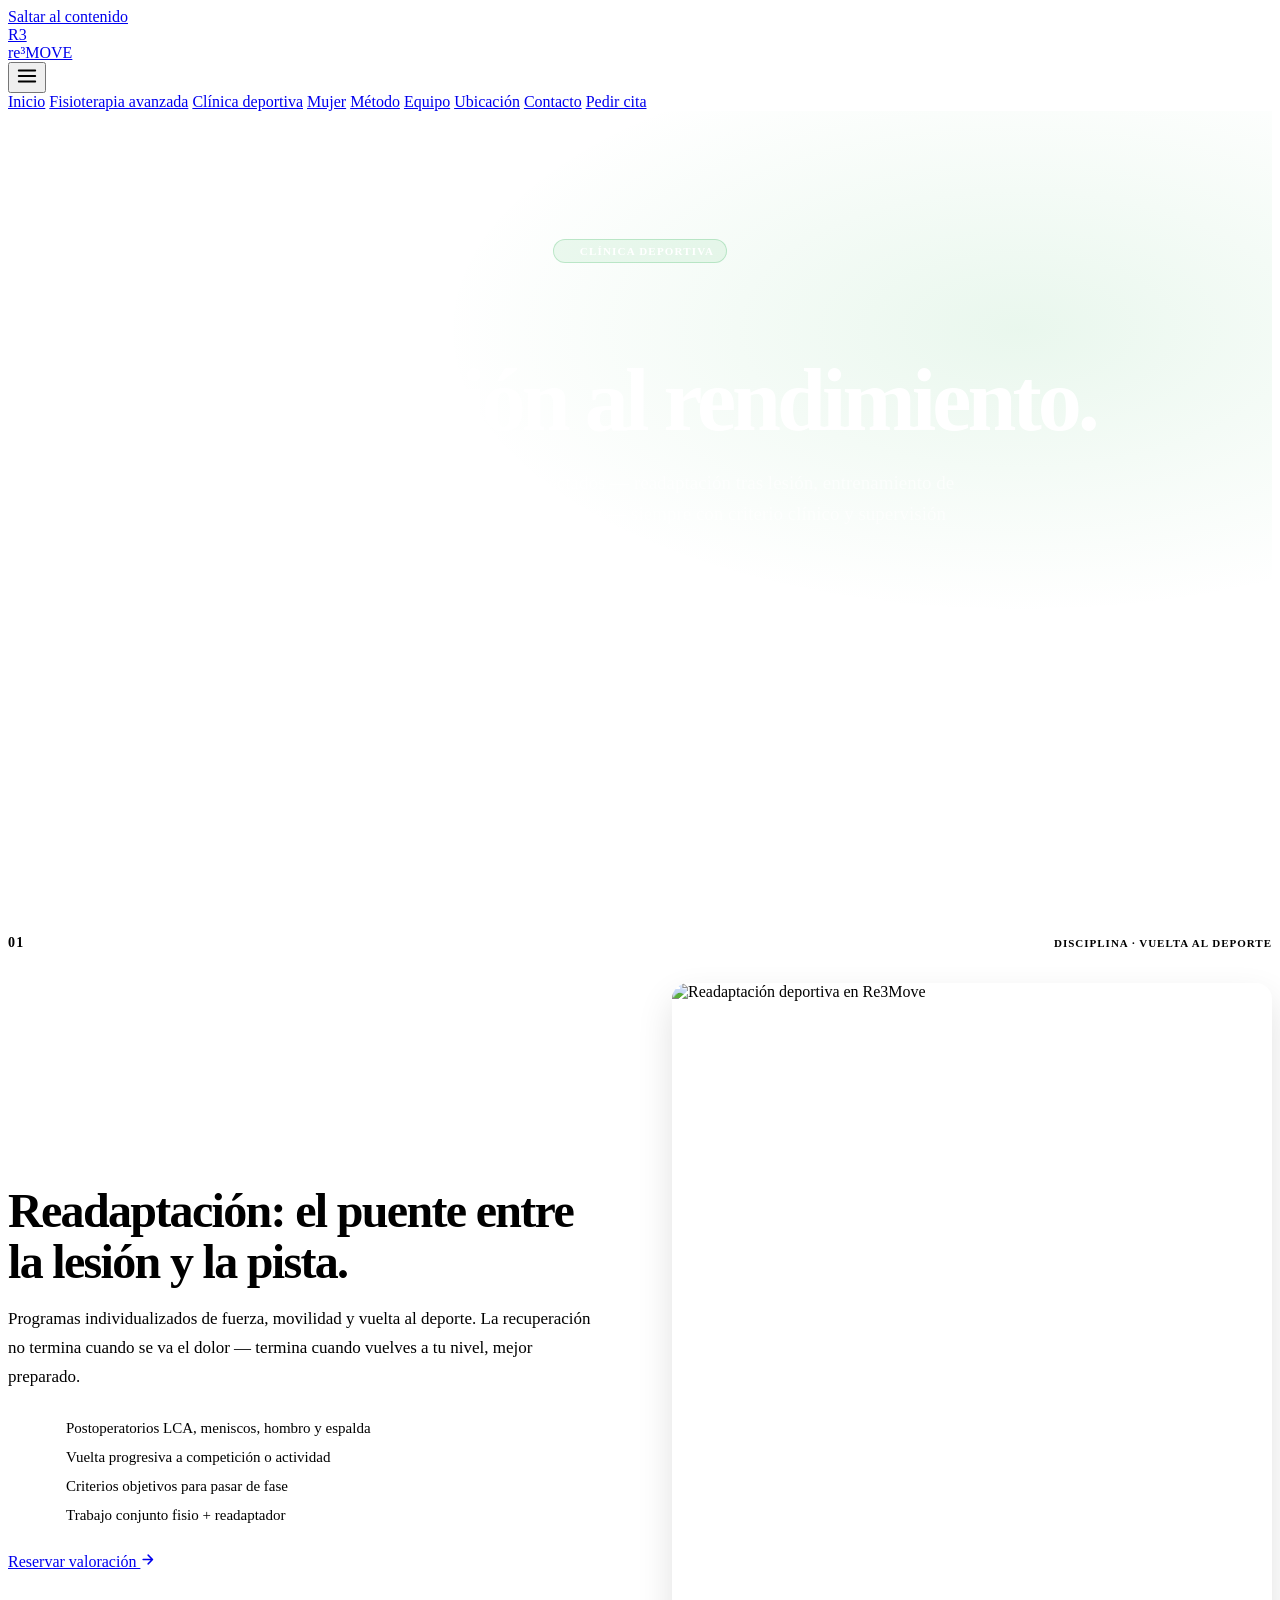
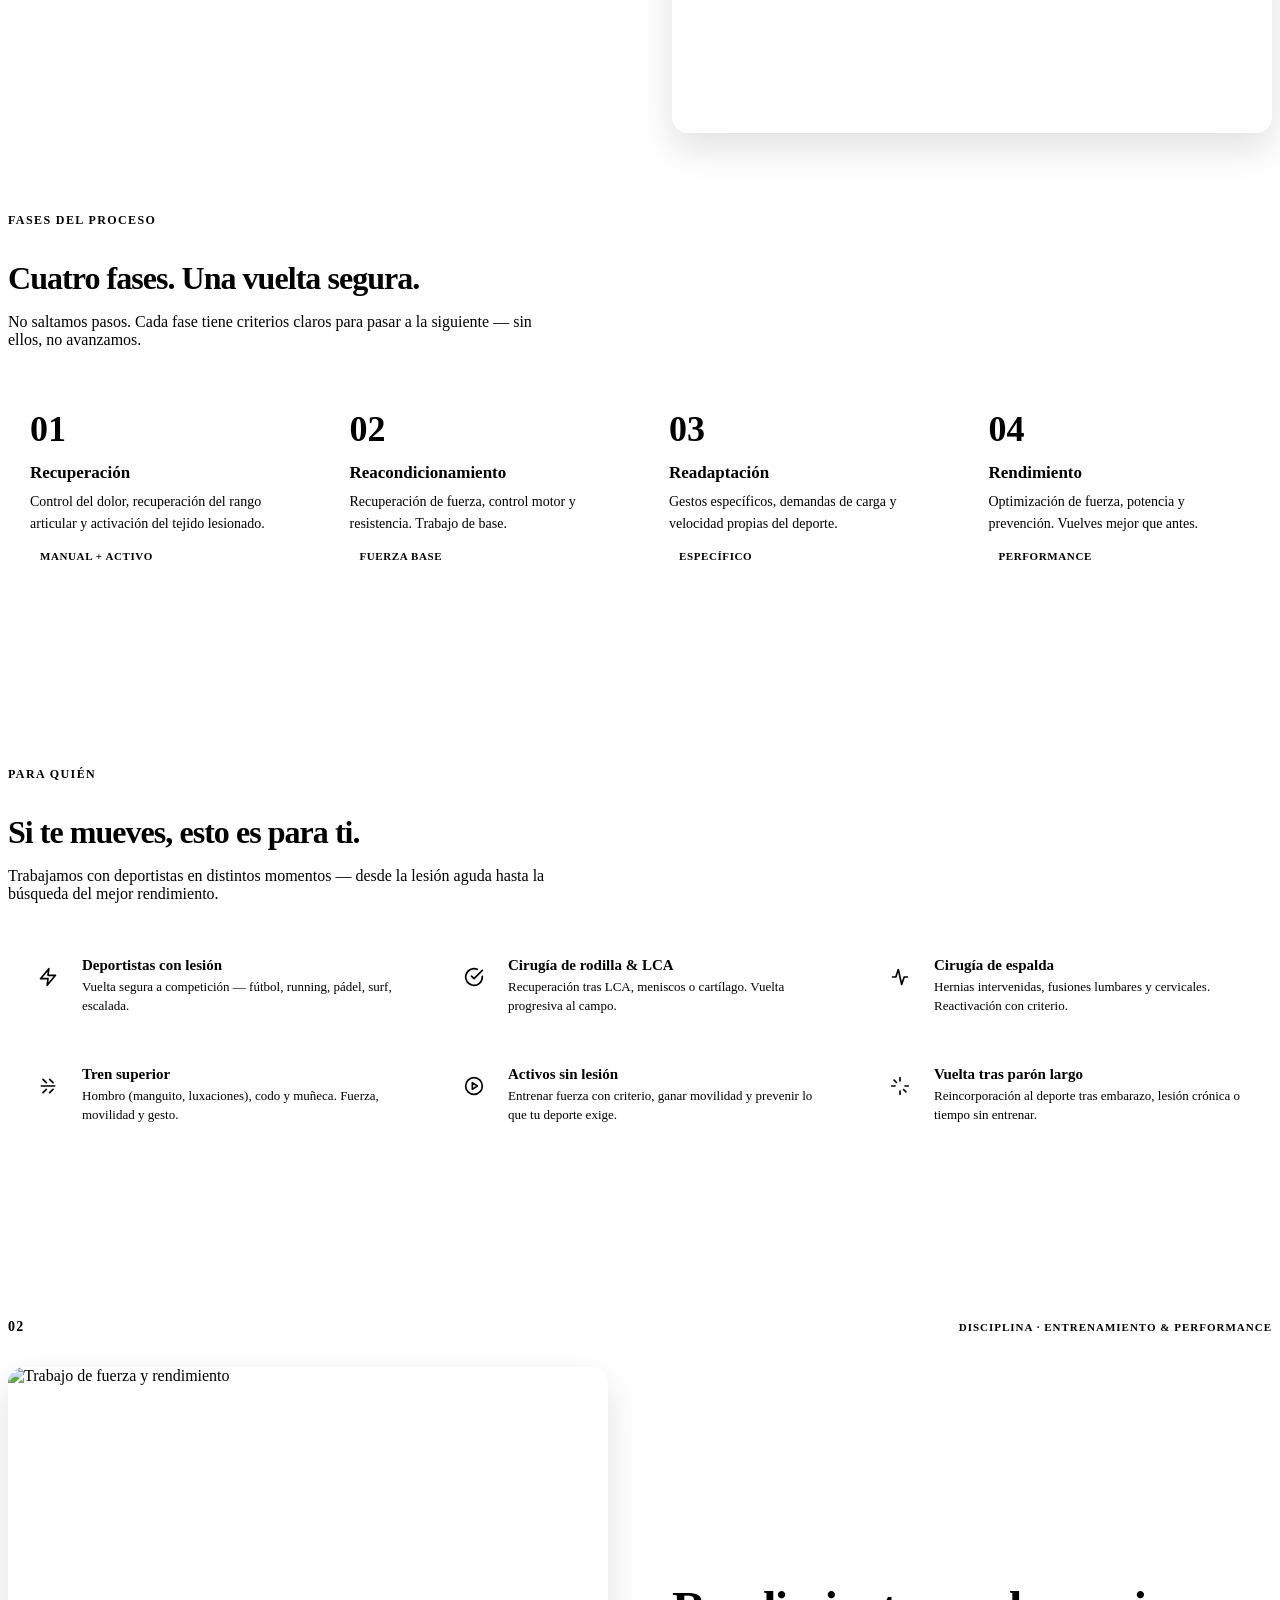
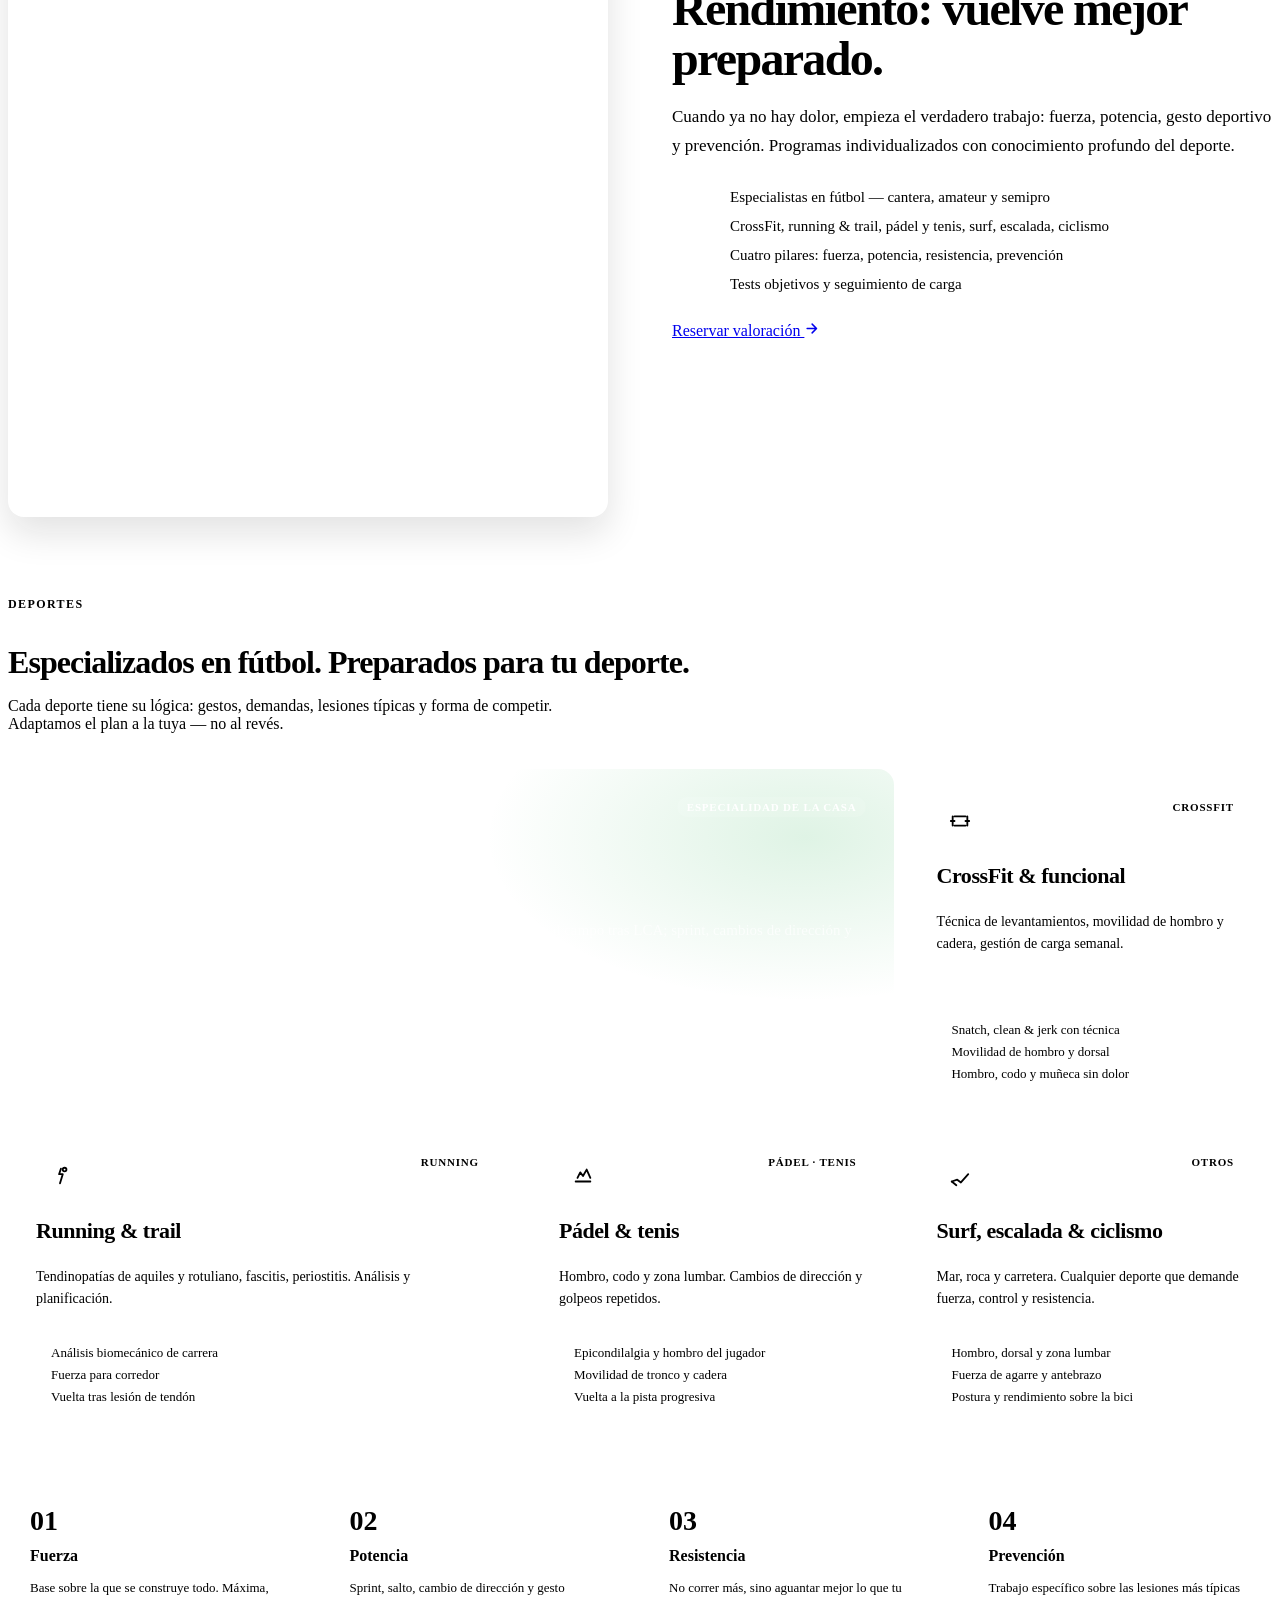
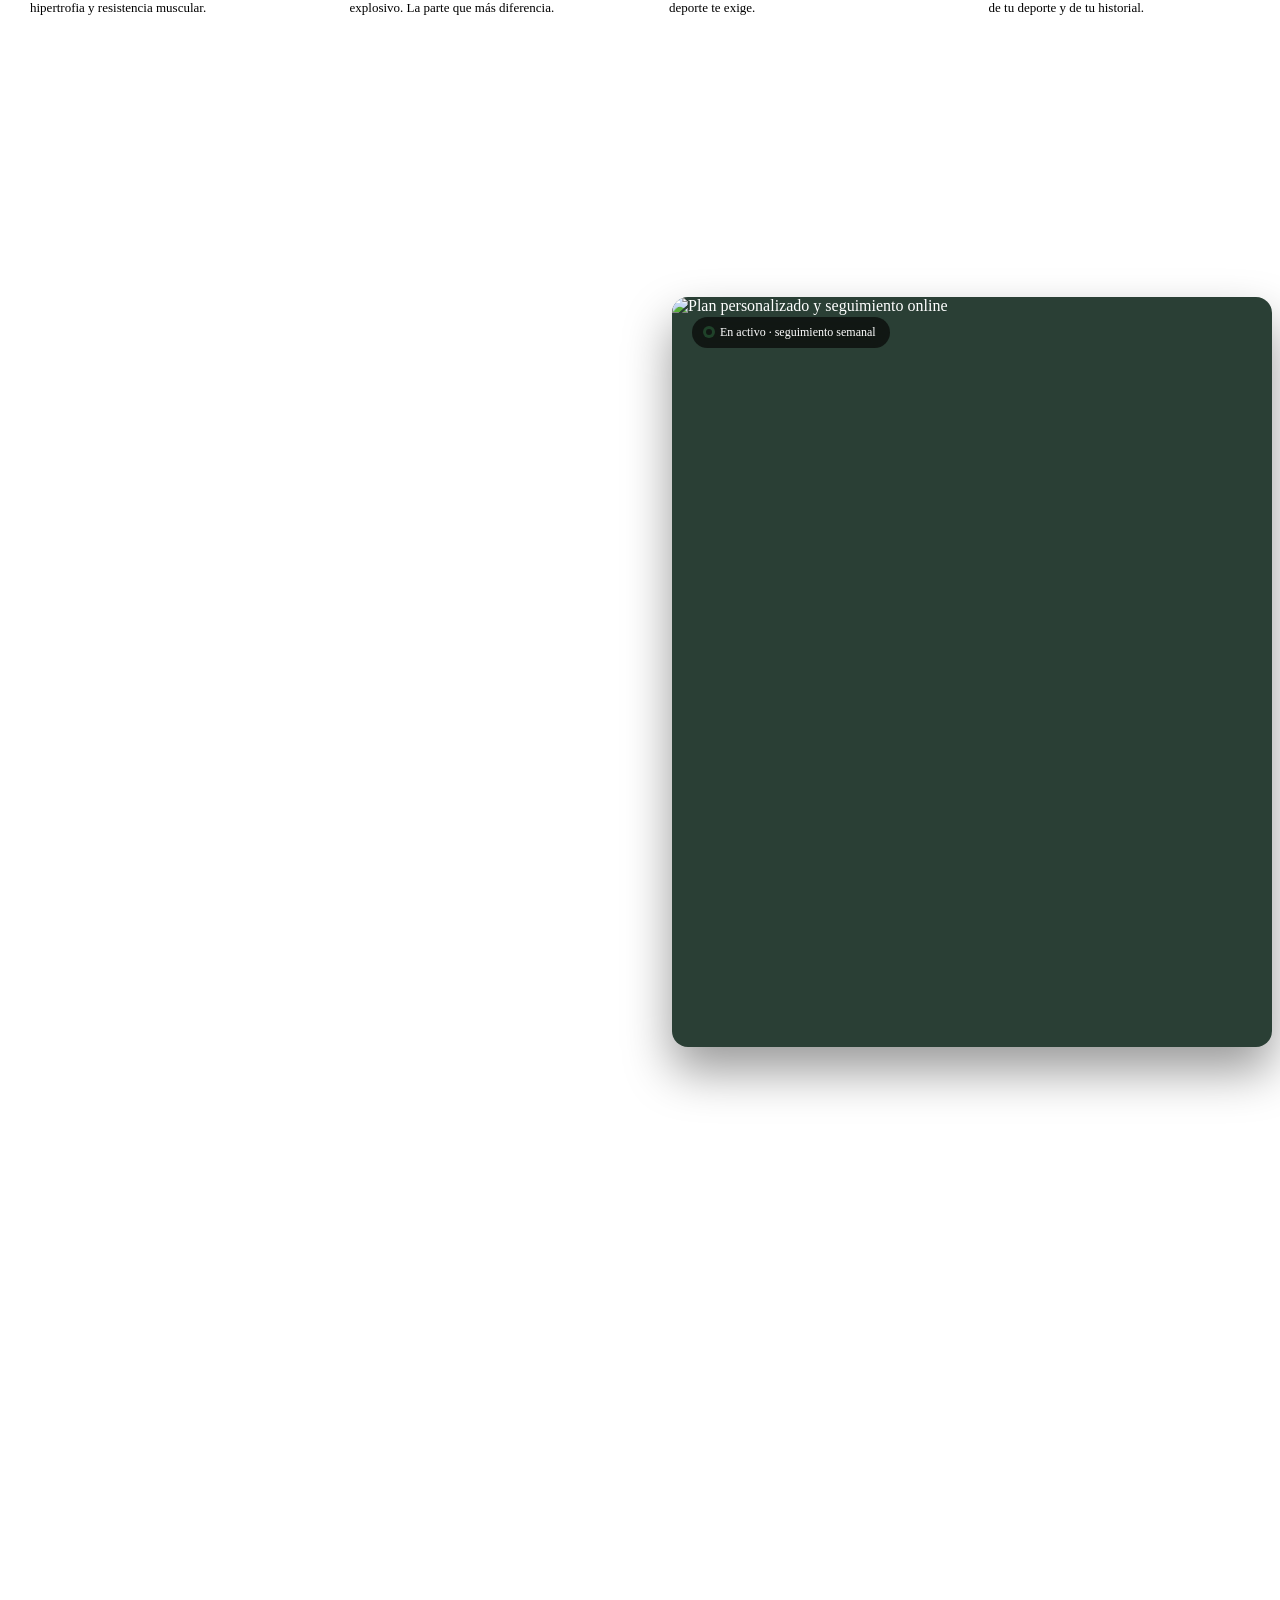
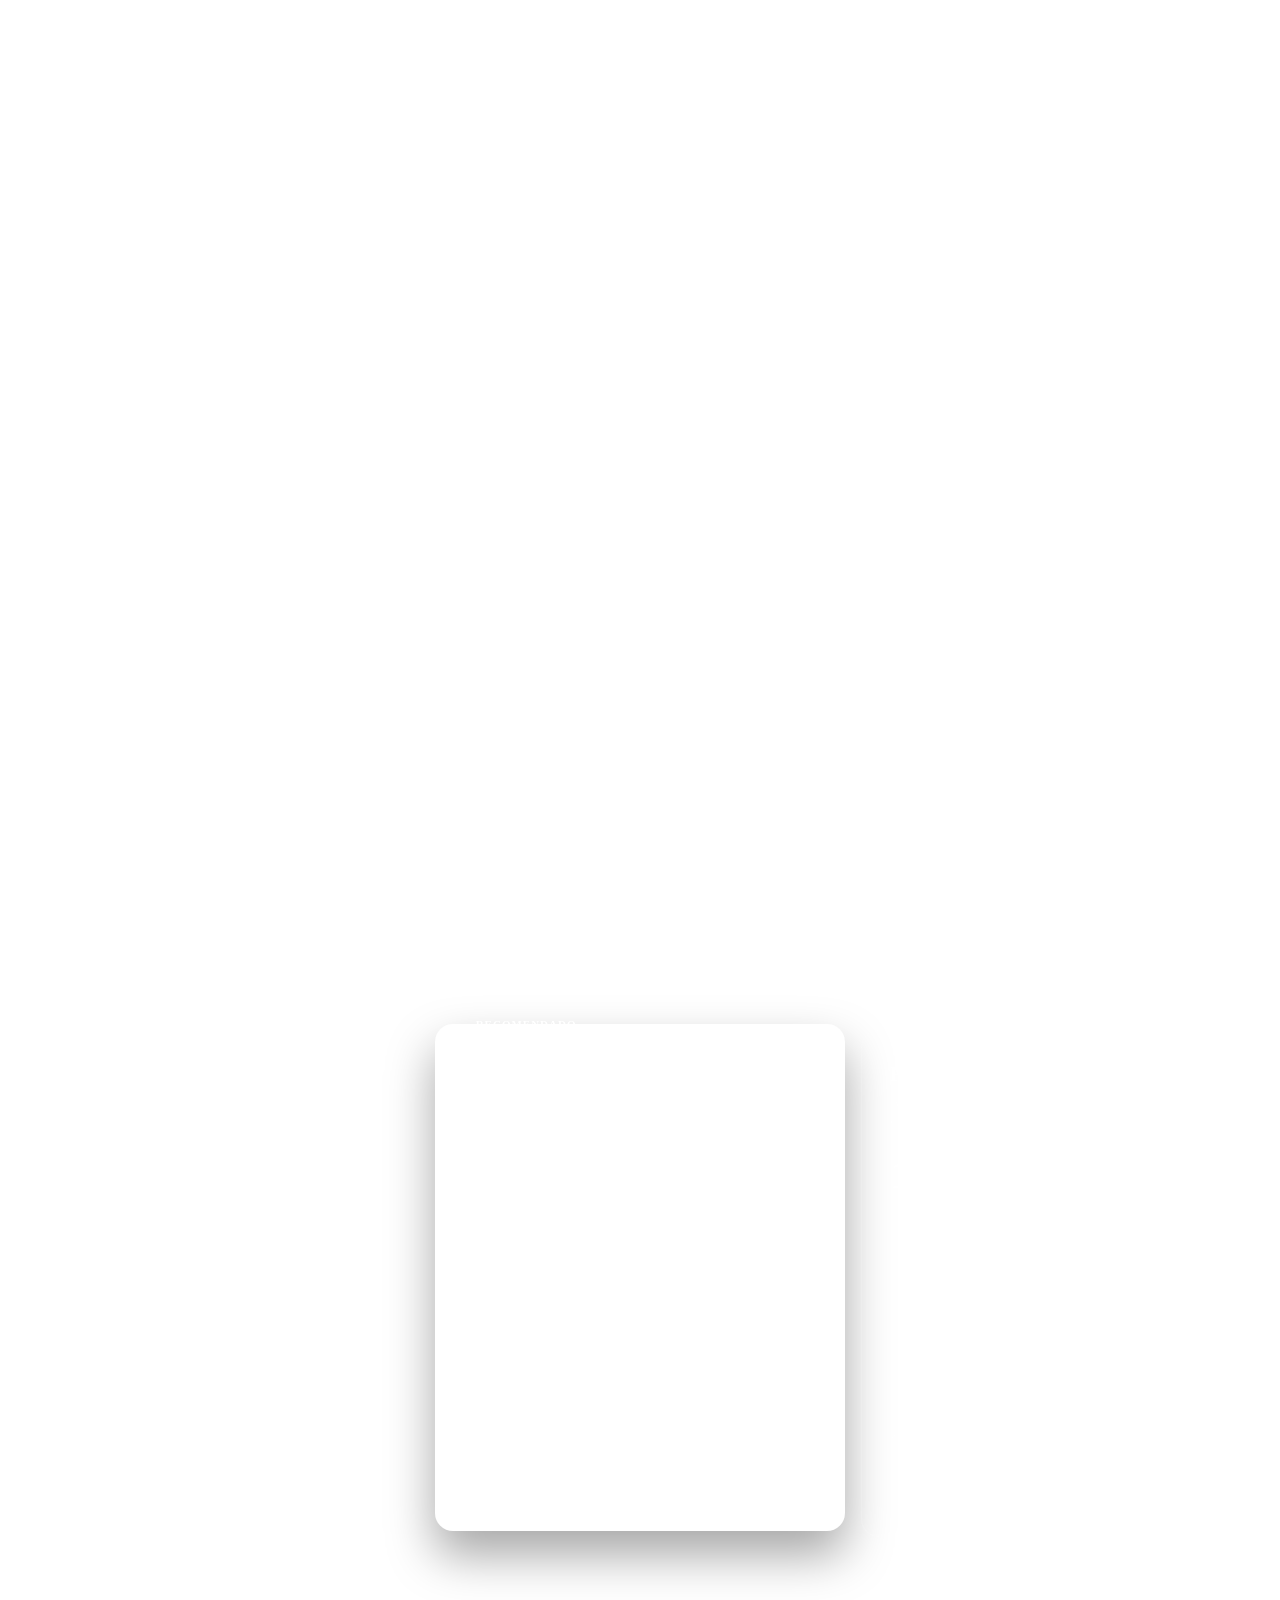
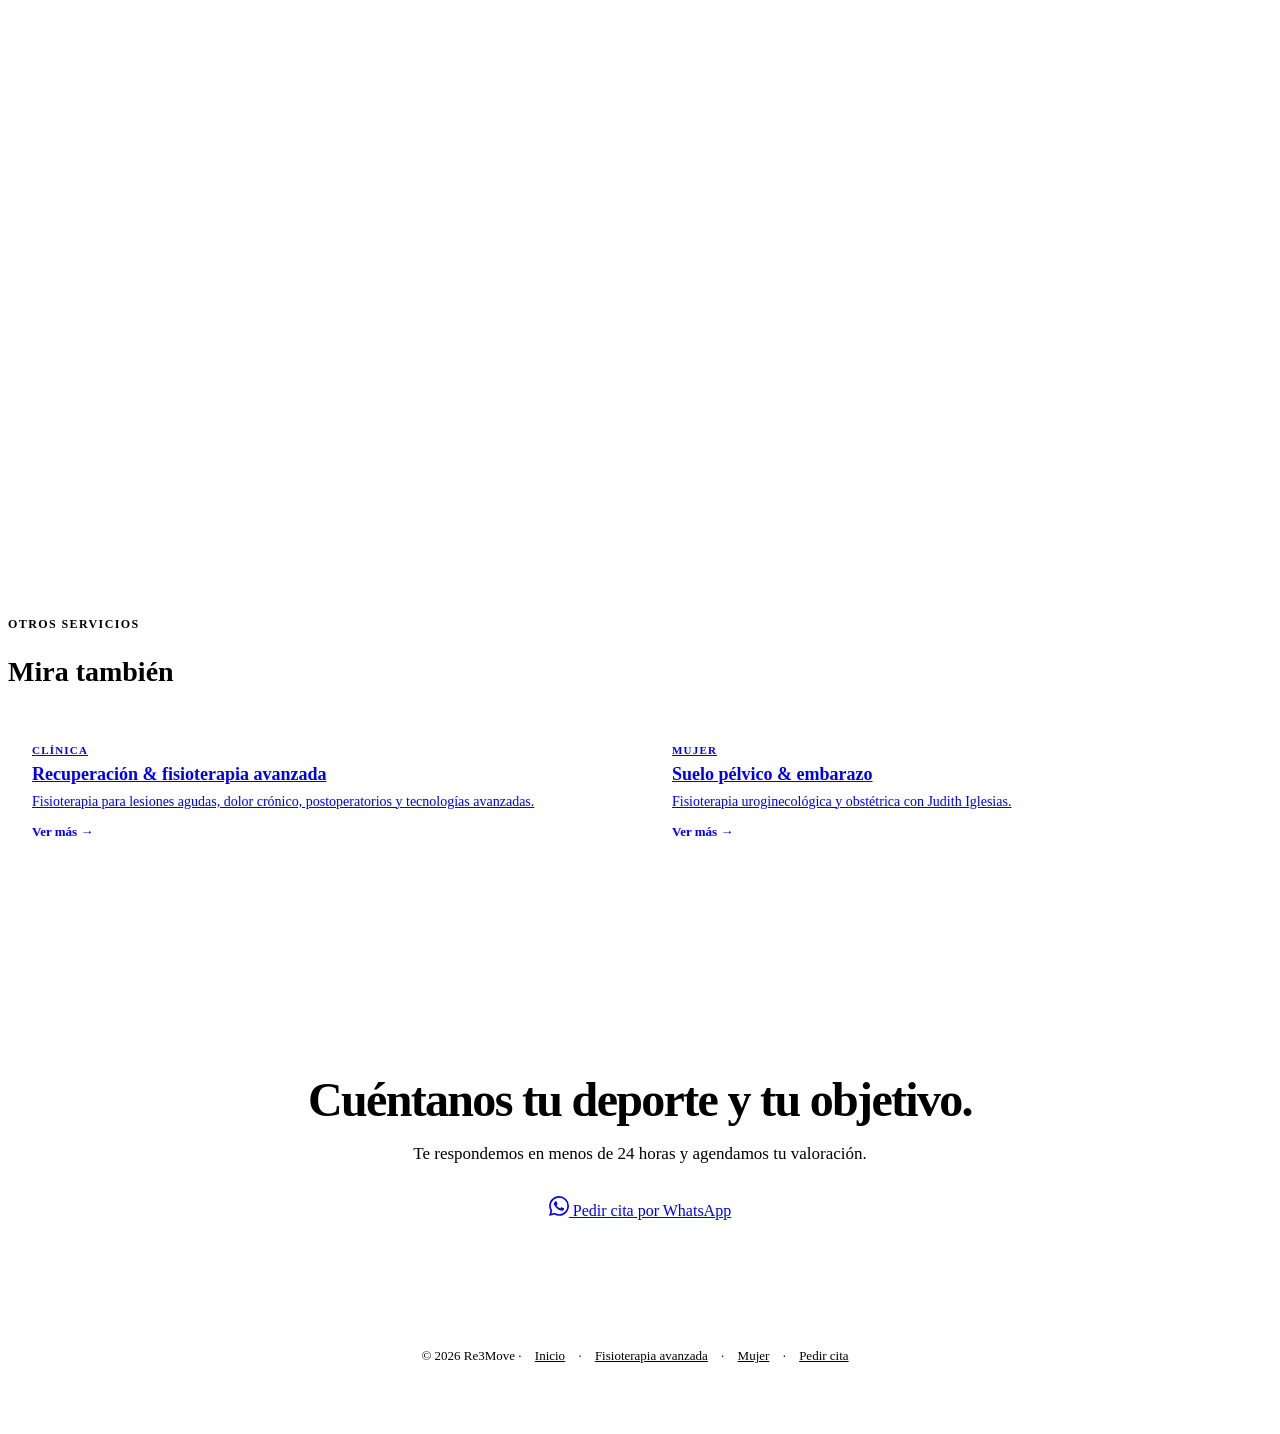
==== commit 30d6dd58: "feat(nav): navegación universal con hamburguesa en las 4 páginas - Top-bar uniforme: solo logo (izq)" ====
--- a/public/clinica-deportiva.html
+++ b/public/clinica-deportiva.html
@@ -257,54 +257,7 @@
         <div class="nav-logo-mark">R3</div>
         <span class="nav-logo-name">re³MOVE</span>
       </a>
-      <div class="nav-links">
-        <div class="nav-dd">
-          <span class="nav-dd-label" tabindex="0" role="button">Fisioterapia avanzada
-            <svg aria-hidden="true" focusable="false" class="nav-dd-caret" viewBox="0 0 12 12" fill="none" stroke="currentColor" stroke-width="1.6"><path d="M3 4.5l3 3 3-3"/></svg>
-          </span>
-          <div class="nav-dd-menu nav-dd-menu--wide">
-            <a href="/fisioterapia-avanzada.html" class="nav-dd-feature">Recuperación<small>Fisioterapia &amp; postoperatorios</small></a>
-            <div class="nav-dd-divider"></div>
-            <div class="nav-dd-section">Tecnologías</div>
-            <a href="/fisioterapia-avanzada.html#ecografia">Ecografía<small>Diagnóstico por imagen</small></a>
-            <a href="/fisioterapia-avanzada.html#epi">EPI<small>Electrolisis percutánea</small></a>
-            <a href="/fisioterapia-avanzada.html#neuromodulacion">Neuromodulación<small>Activación del sistema nervioso</small></a>
-            <a href="/fisioterapia-avanzada.html#diatermia">Diatermia<small>Termoterapia profunda</small></a>
-            <a href="/fisioterapia-avanzada.html#superinductiva">Superinductiva<small>Estimulación magnética</small></a>
-            <a href="/fisioterapia-avanzada.html#voess">VOESS<small>Estim. somatosensorial</small></a>
-            <div class="nav-dd-divider"></div>
-            <a href="/fisioterapia-avanzada.html" style="font-size:12px;color:var(--green);font-weight:600;">Ver todo →</a>
-          </div>
-        </div>
-        <div class="nav-dd">
-          <span class="nav-dd-label" style="color:var(--ink);font-weight:600;" tabindex="0" role="button">Clínica deportiva
-            <svg aria-hidden="true" focusable="false" class="nav-dd-caret" viewBox="0 0 12 12" fill="none" stroke="currentColor" stroke-width="1.6"><path d="M3 4.5l3 3 3-3"/></svg>
-          </span>
-          <div class="nav-dd-menu">
-            <a href="#readaptacion">Readaptación<small>Vuelta al deporte tras lesión</small></a>
-            <a href="#rendimiento">Rendimiento<small>Fútbol, CrossFit, running</small></a>
-            <a href="#online">Programación online<small>Plan personalizado a distancia</small></a>
-          </div>
-        </div>
-        <div class="nav-dd">
-          <span class="nav-dd-label" tabindex="0" role="button">Mujer
-            <svg aria-hidden="true" focusable="false" class="nav-dd-caret" viewBox="0 0 12 12" fill="none" stroke="currentColor" stroke-width="1.6"><path d="M3 4.5l3 3 3-3"/></svg>
-          </span>
-          <div class="nav-dd-menu">
-            <a href="/mujer.html#suelo-pelvico">Suelo pélvico<small>Fisioterapia uroginecológica</small></a>
-            <a href="/mujer.html#embarazo">Embarazo &amp; posparto<small>Acompañamiento integral</small></a>
-            <div class="nav-dd-divider"></div>
-            <a href="/mujer.html" style="font-size:12px;color:var(--green);font-weight:600;">Ver todo →</a>
-          </div>
-        </div>
-        <a href="/#equipo">Equipo</a>
-        <a href="/#contacto">Contacto</a>
-      </div>
       <div class="nav-right">
-        <a href="https://wa.me/34620326447" target="_blank" class="nav-cta">
-          <svg aria-hidden="true" focusable="false" width="14" height="14" viewBox="0 0 24 24" fill="currentColor"><path d="M17.472 14.382c-.297-.149-1.758-.867-2.03-.967-.273-.099-.471-.148-.67.15-.197.297-.767.966-.94 1.164-.173.199-.347.223-.644.075-.297-.15-1.255-.463-2.39-1.475-.883-.788-1.48-1.761-1.653-2.059-.173-.297-.018-.458.13-.606.134-.133.298-.347.446-.52.149-.174.198-.298.298-.497.099-.198.05-.371-.025-.52-.075-.149-.669-1.612-.916-2.207-.242-.579-.487-.5-.669-.51-.173-.008-.371-.01-.57-.01-.198 0-.52.074-.792.372-.272.297-1.04 1.016-1.04 2.479 0 1.462 1.065 2.875 1.213 3.074.149.198 2.096 3.2 5.077 4.487.709.306 1.262.489 1.694.625.712.227 1.36.195 1.871.118.571-.085 1.758-.719 2.006-1.413.248-.694.248-1.289.173-1.413-.074-.124-.272-.198-.57-.347m-5.421 7.403h-.004a9.87 9.87 0 0 1-5.031-1.378l-.361-.214-3.741.982.998-3.648-.235-.374a9.86 9.86 0 0 1-1.51-5.26c.001-5.45 4.436-9.884 9.888-9.884 2.64 0 5.122 1.03 6.988 2.898a9.825 9.825 0 0 1 2.893 6.994c-.003 5.45-4.437 9.884-9.885 9.884m8.413-18.297A11.815 11.815 0 0 0 12.05 0C5.495 0 .16 5.335.157 11.892c0 2.096.547 4.142 1.588 5.945L.057 24l6.305-1.654a11.882 11.882 0 0 0 5.683 1.448h.005c6.554 0 11.89-5.335 11.893-11.893a11.821 11.821 0 0 0-3.48-8.413Z"/></svg>
-          Pedir cita
-        </a>
         <button class="hamburger" id="hamburger" aria-label="Menú" aria-expanded="false" aria-controls="mobileMenu">
           <svg aria-hidden="true" focusable="false" width="22" height="22" viewBox="0 0 24 24" fill="none" stroke="currentColor" stroke-width="2" stroke-linecap="round"><line x1="3" y1="6" x2="21" y2="6"/><line x1="3" y1="12" x2="21" y2="12"/><line x1="3" y1="18" x2="21" y2="18"/></svg>
         </button>
@@ -313,37 +266,16 @@
   </div>
 </nav>
 
-<div class="mobile-menu" id="mobileMenu">
-  <div class="mm-group">
-    <div class="mm-group-label">Fisioterapia avanzada <svg aria-hidden="true" focusable="false" class="mm-caret" viewBox="0 0 12 12" fill="none" stroke="currentColor" stroke-width="1.6"><path d="M3 4.5l3 3 3-3"/></svg></div>
-    <div class="mm-submenu"><div>
-      <a href="/fisioterapia-avanzada.html">Recuperación</a>
-      <a href="/fisioterapia-avanzada.html#ecografia">Ecografía</a>
-      <a href="/fisioterapia-avanzada.html#epi">EPI</a>
-      <a href="/fisioterapia-avanzada.html#neuromodulacion">Neuromodulación</a>
-      <a href="/fisioterapia-avanzada.html#diatermia">Diatermia</a>
-      <a href="/fisioterapia-avanzada.html#superinductiva">Superinductiva</a>
-      <a href="/fisioterapia-avanzada.html#voess">VOESS</a>
-    </div></div>
-  </div>
-  <div class="mm-group">
-    <div class="mm-group-label">Clínica deportiva <svg aria-hidden="true" focusable="false" class="mm-caret" viewBox="0 0 12 12" fill="none" stroke="currentColor" stroke-width="1.6"><path d="M3 4.5l3 3 3-3"/></svg></div>
-    <div class="mm-submenu"><div>
-      <a href="#readaptacion">Readaptación</a>
-      <a href="#rendimiento">Rendimiento</a>
-      <a href="#online">Programación online</a>
-    </div></div>
-  </div>
-  <div class="mm-group">
-    <div class="mm-group-label">Mujer <svg aria-hidden="true" focusable="false" class="mm-caret" viewBox="0 0 12 12" fill="none" stroke="currentColor" stroke-width="1.6"><path d="M3 4.5l3 3 3-3"/></svg></div>
-    <div class="mm-submenu"><div>
-      <a href="/mujer.html#suelo-pelvico">Suelo pélvico</a>
-      <a href="/mujer.html#embarazo">Embarazo &amp; posparto</a>
-    </div></div>
-  </div>
+<div class="mobile-menu" id="mobileMenu" role="dialog" aria-label="Menú de navegación">
+  <a href="/" data-nav="inicio">Inicio</a>
+  <a href="/fisioterapia-avanzada" data-nav="fisioterapia-avanzada">Fisioterapia avanzada</a>
+  <a href="/clinica-deportiva" data-nav="clinica-deportiva" aria-current="page">Clínica deportiva</a>
+  <a href="/mujer" data-nav="mujer">Mujer</a>
+  <a href="/#metodologia">Método</a>
   <a href="/#equipo">Equipo</a>
+  <a href="/#ubicacion">Ubicación</a>
   <a href="/#contacto">Contacto</a>
-  <a href="https://wa.me/34620326447" target="_blank" class="mm-cta">Pedir cita</a>
+  <a href="https://wa.me/34620326447" target="_blank" rel="noopener" class="mm-cta">Pedir cita</a>
 </div>
 
 <main id="main">
@@ -703,11 +635,12 @@
     hamburger.setAttribute('aria-expanded', 'false');
   });
 });
-document.querySelectorAll('.mm-group-label').forEach(el => {
-  el.addEventListener('click', (e) => {
-    e.stopPropagation();
-    el.parentElement.classList.toggle('open');
-  });
+document.addEventListener('keydown', (e) => {
+  if (e.key === 'Escape' && mobileMenu.classList.contains('open')) {
+    mobileMenu.classList.remove('open');
+    document.getElementById('hamburger').setAttribute('aria-expanded', 'false');
+    document.getElementById('hamburger').focus();
+  }
 });
 </script>
 </body>
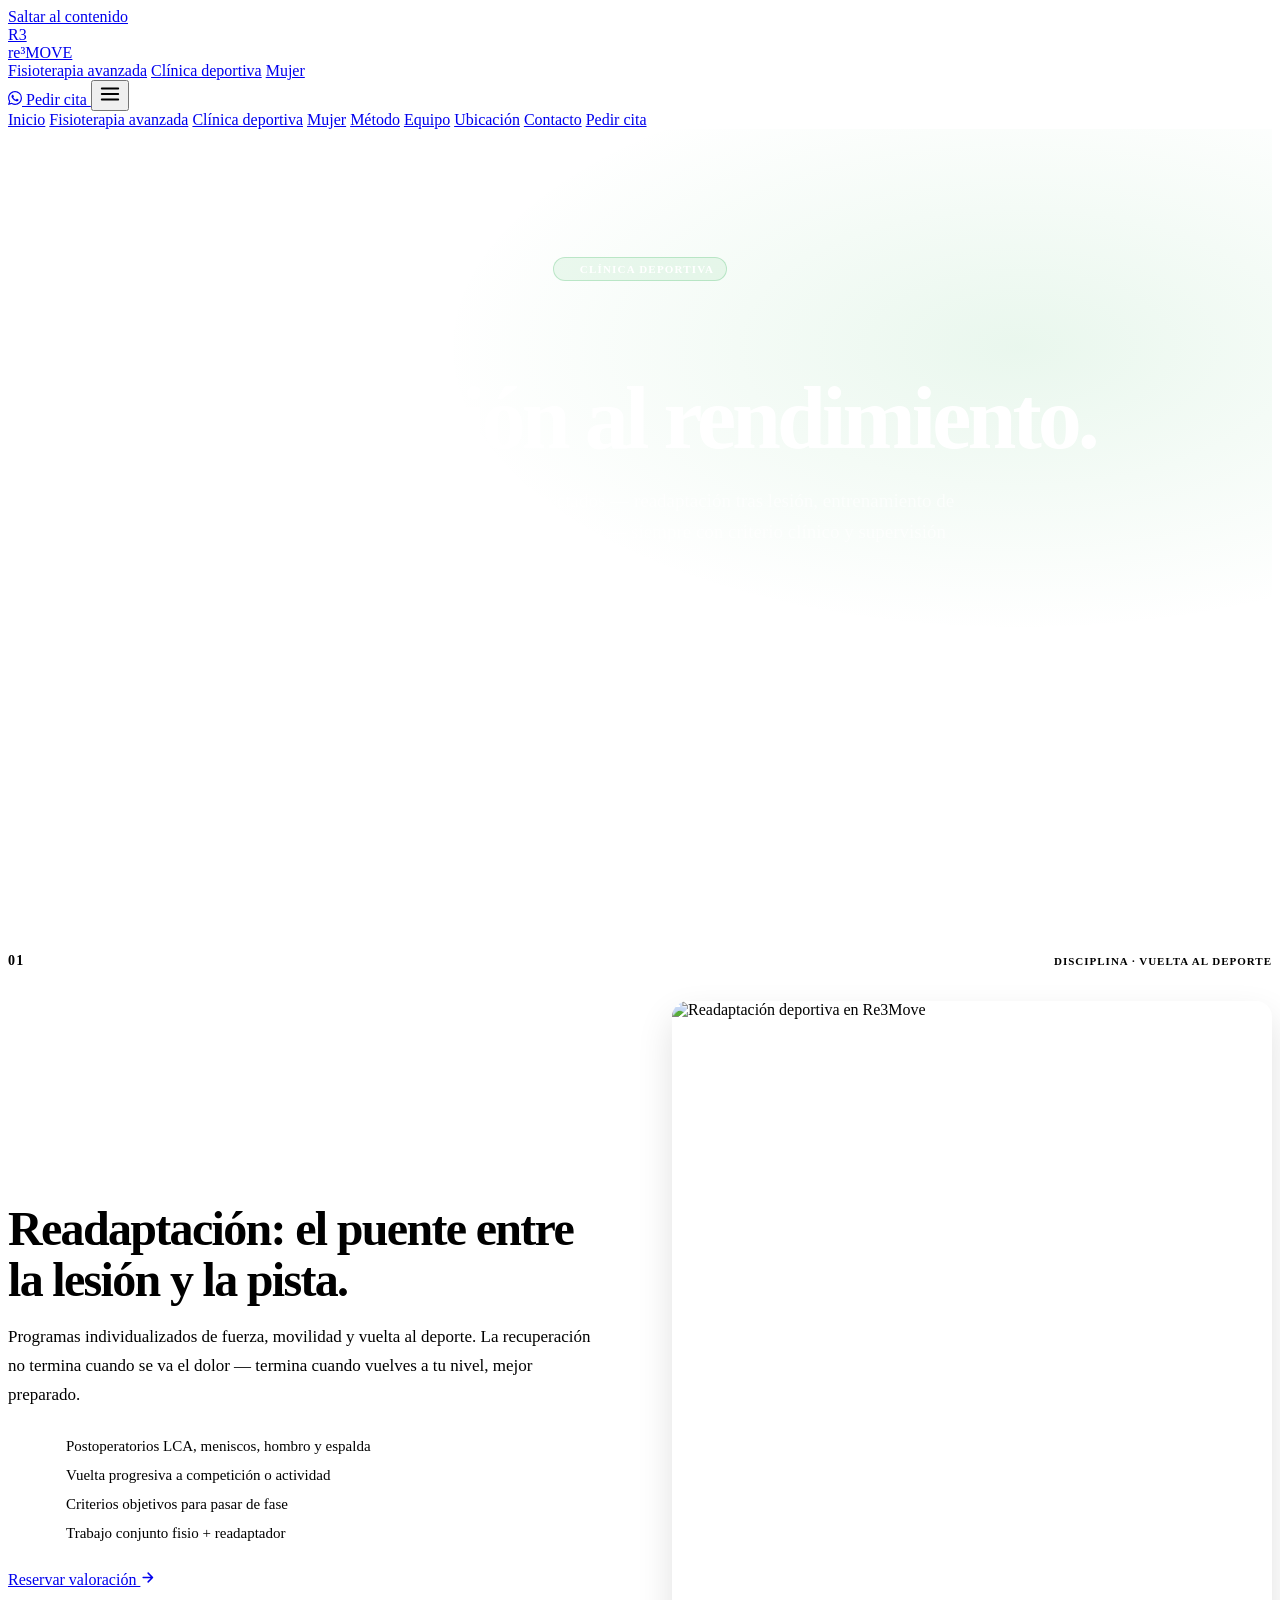
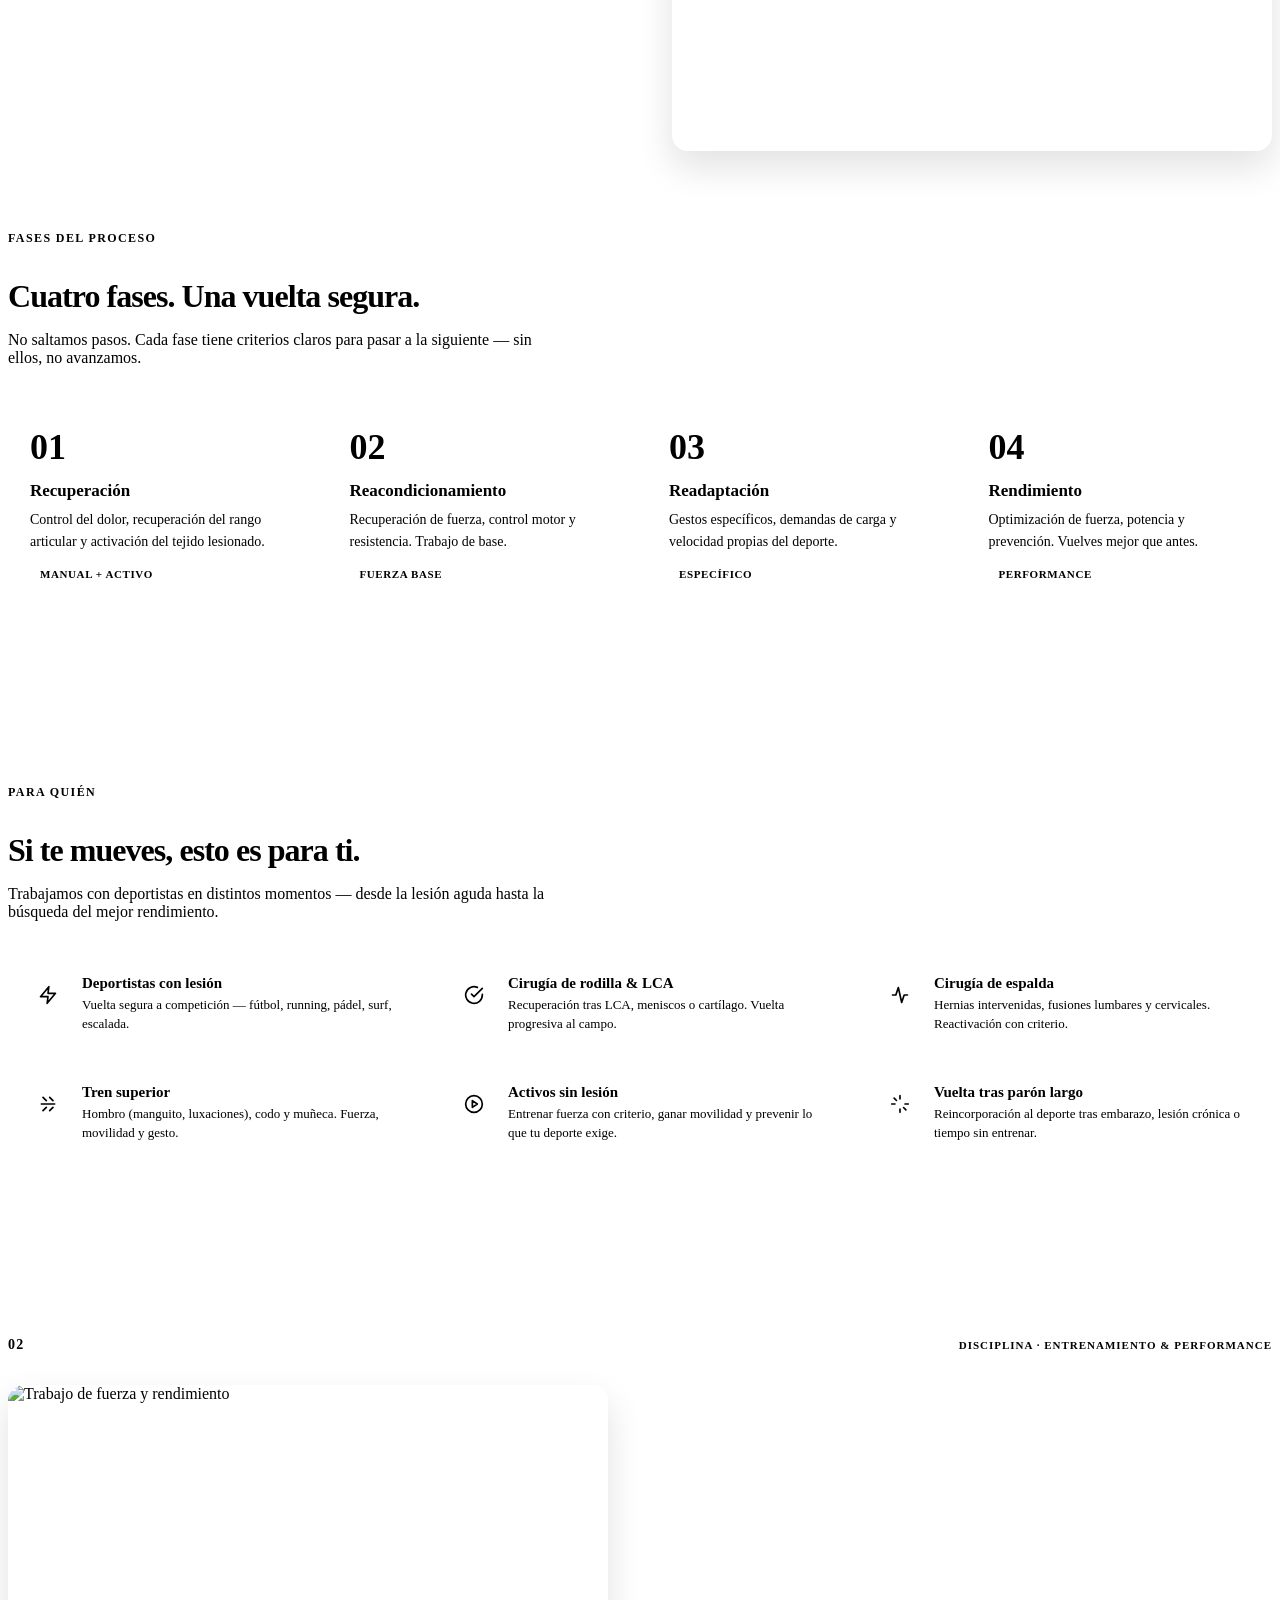
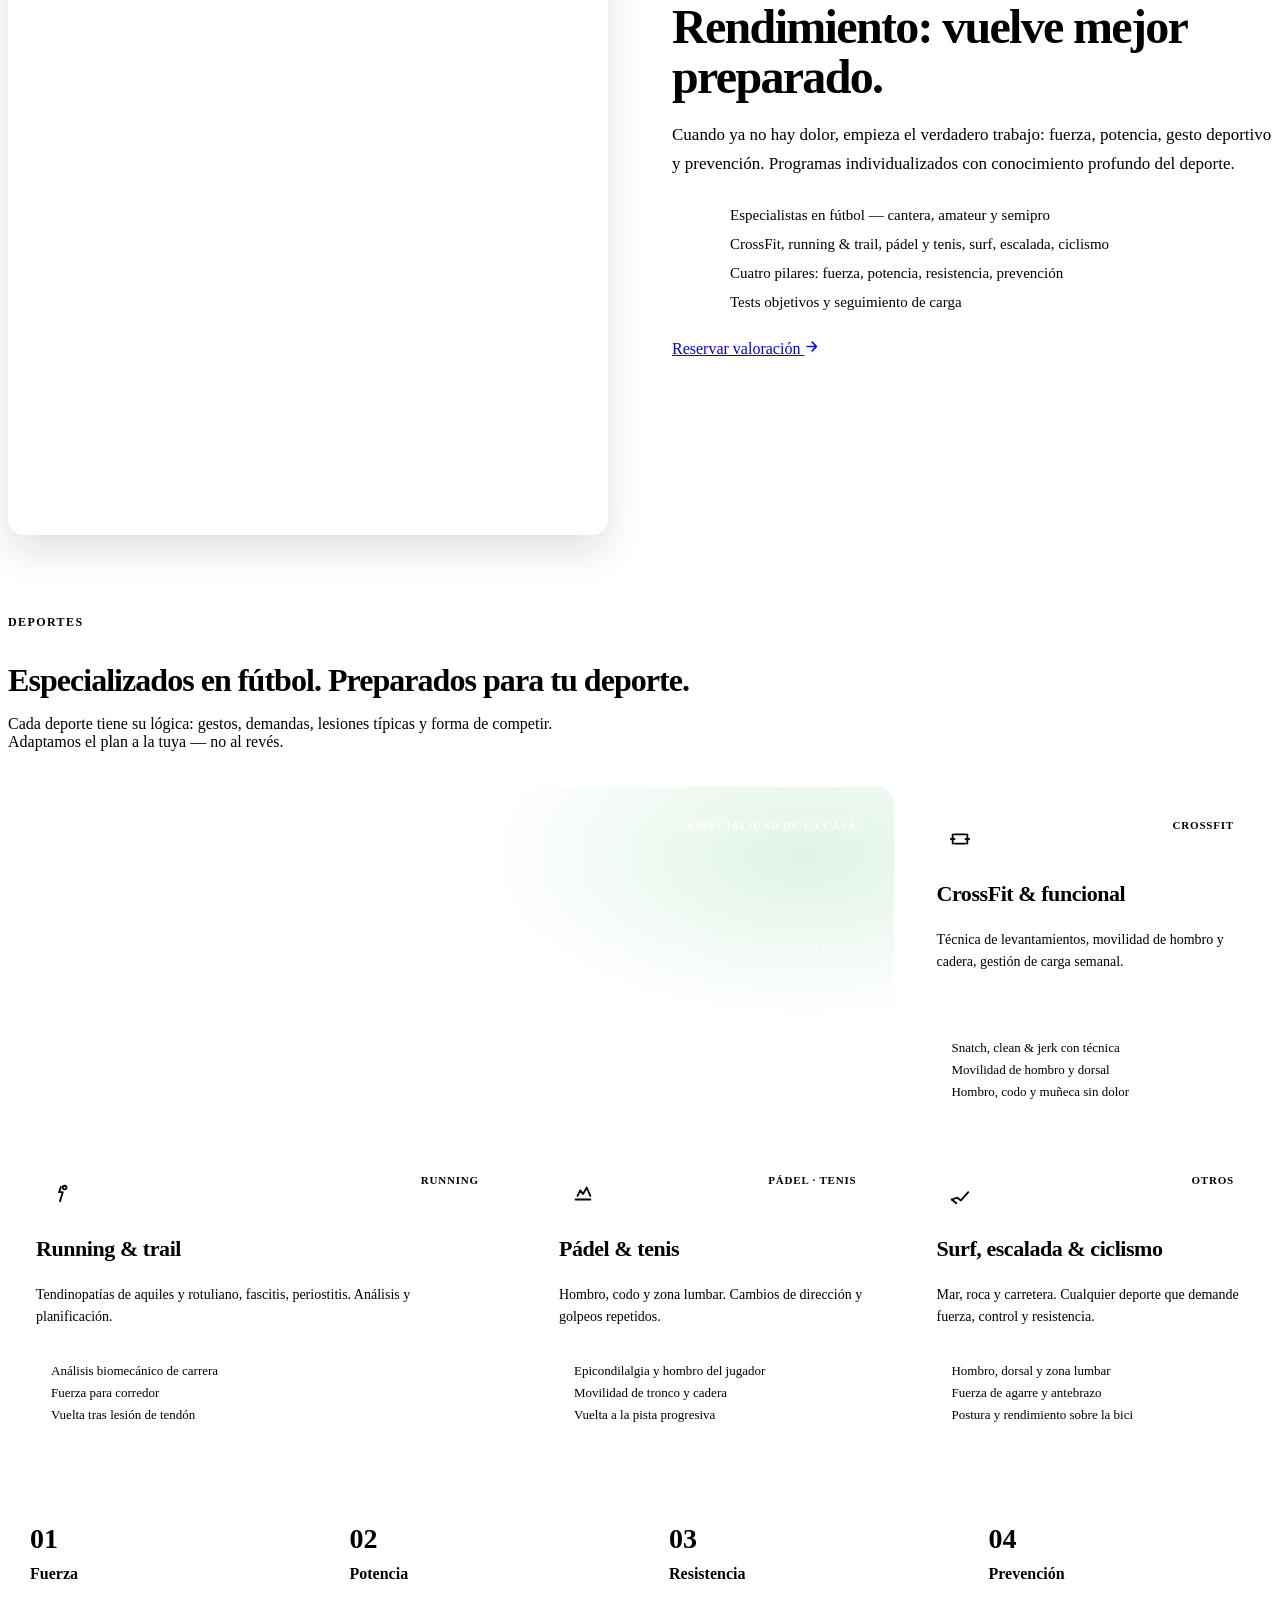
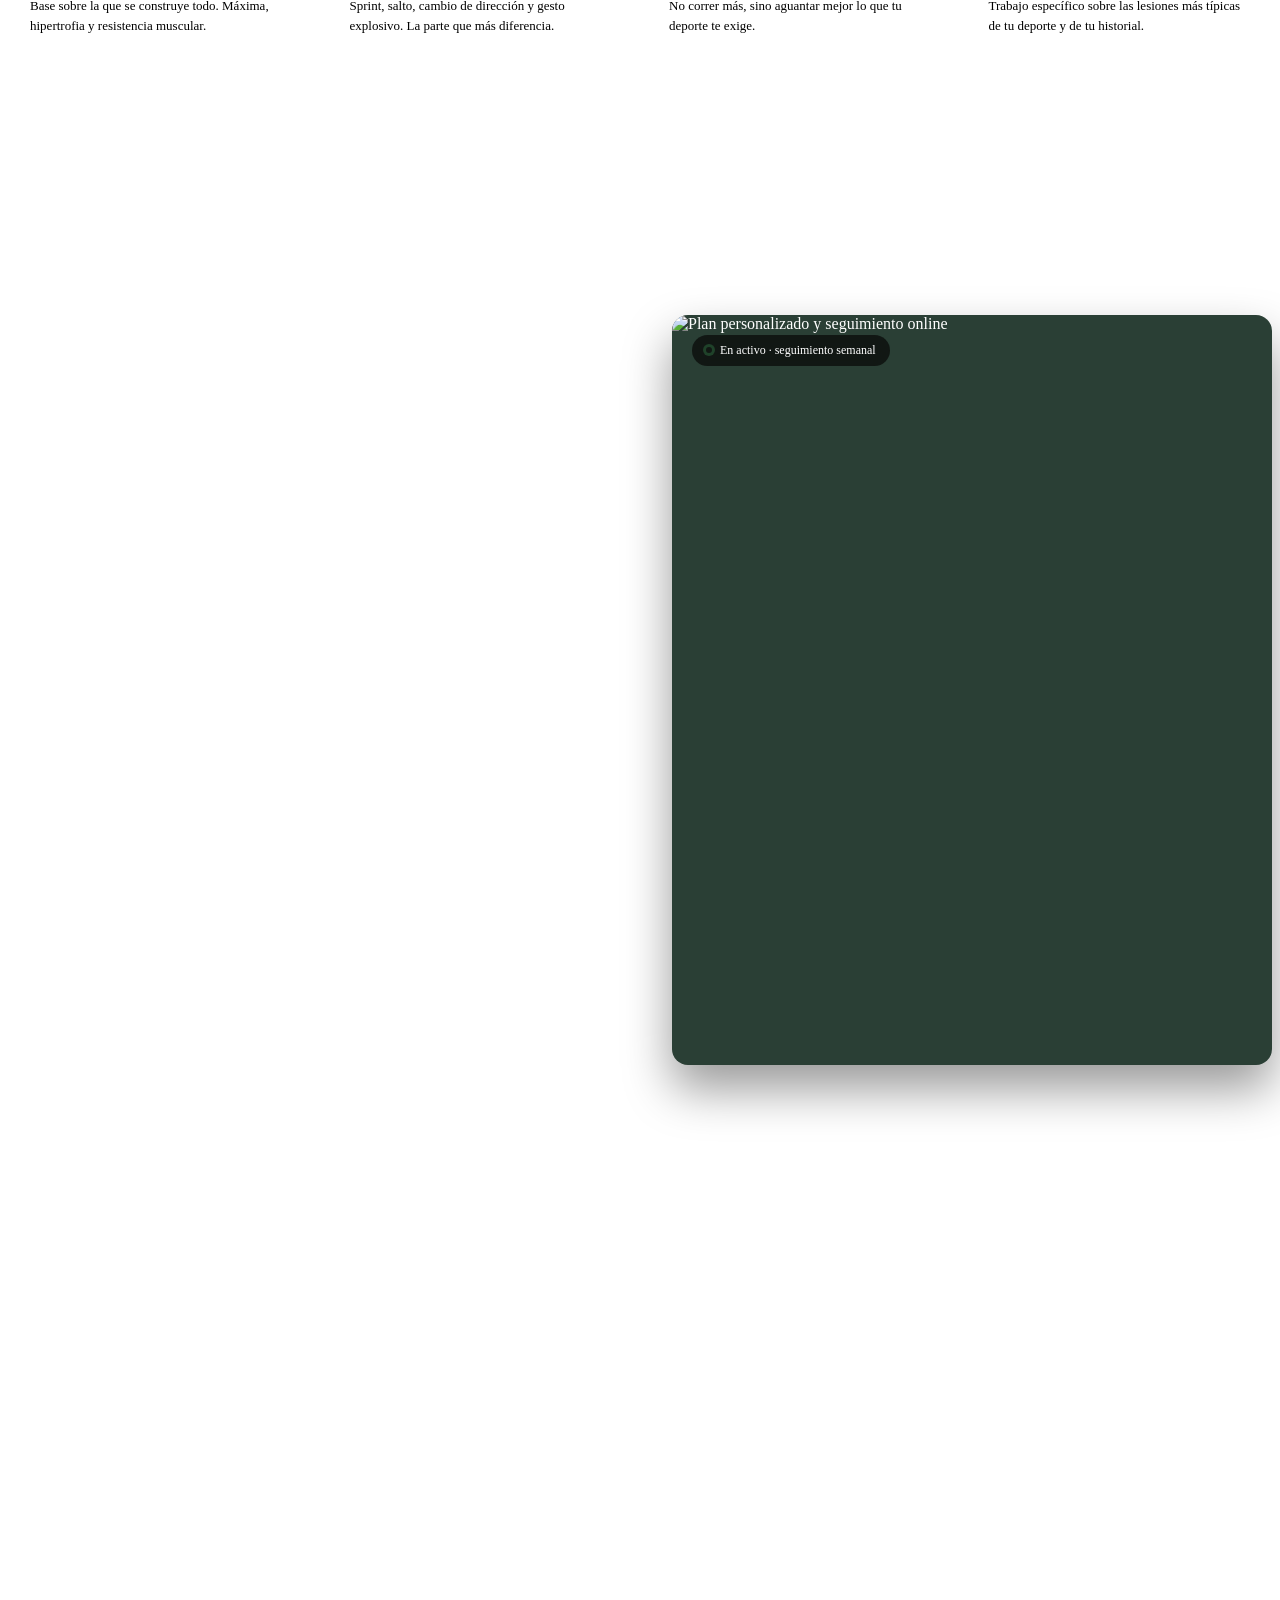
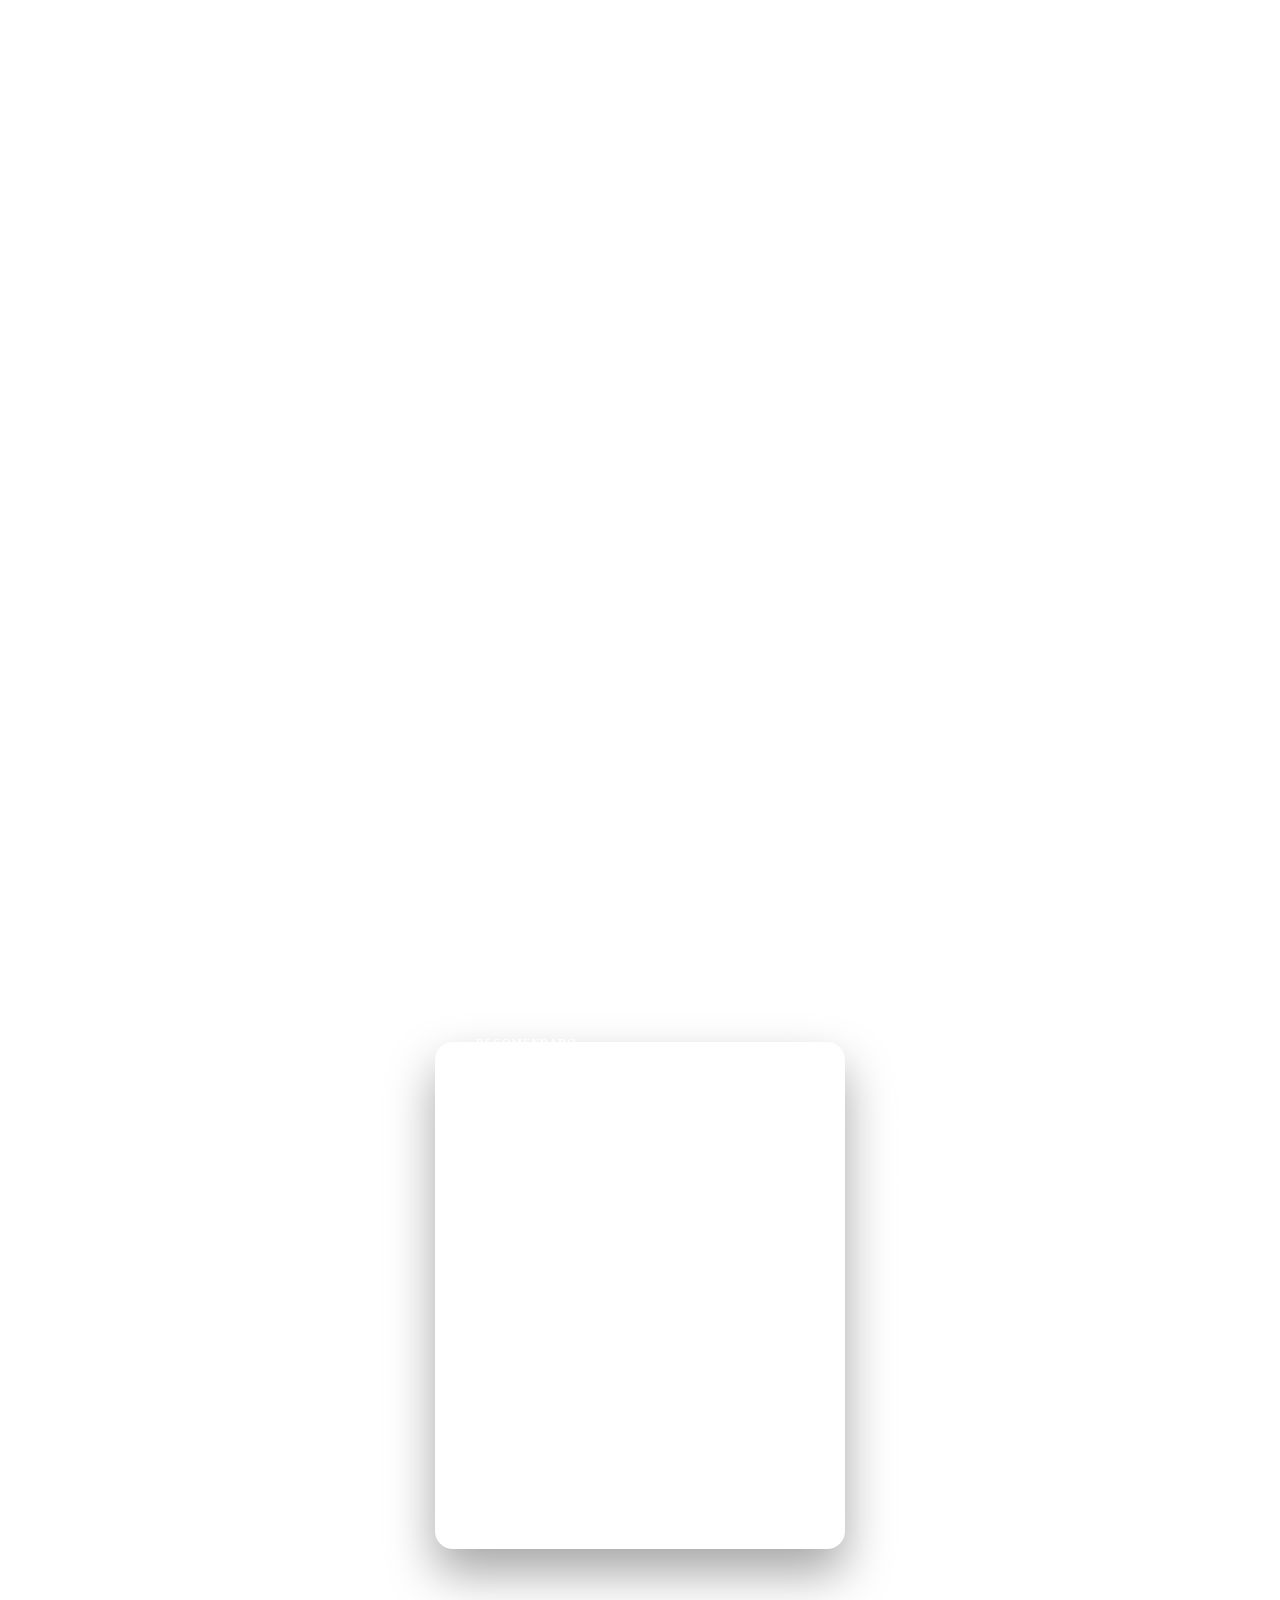
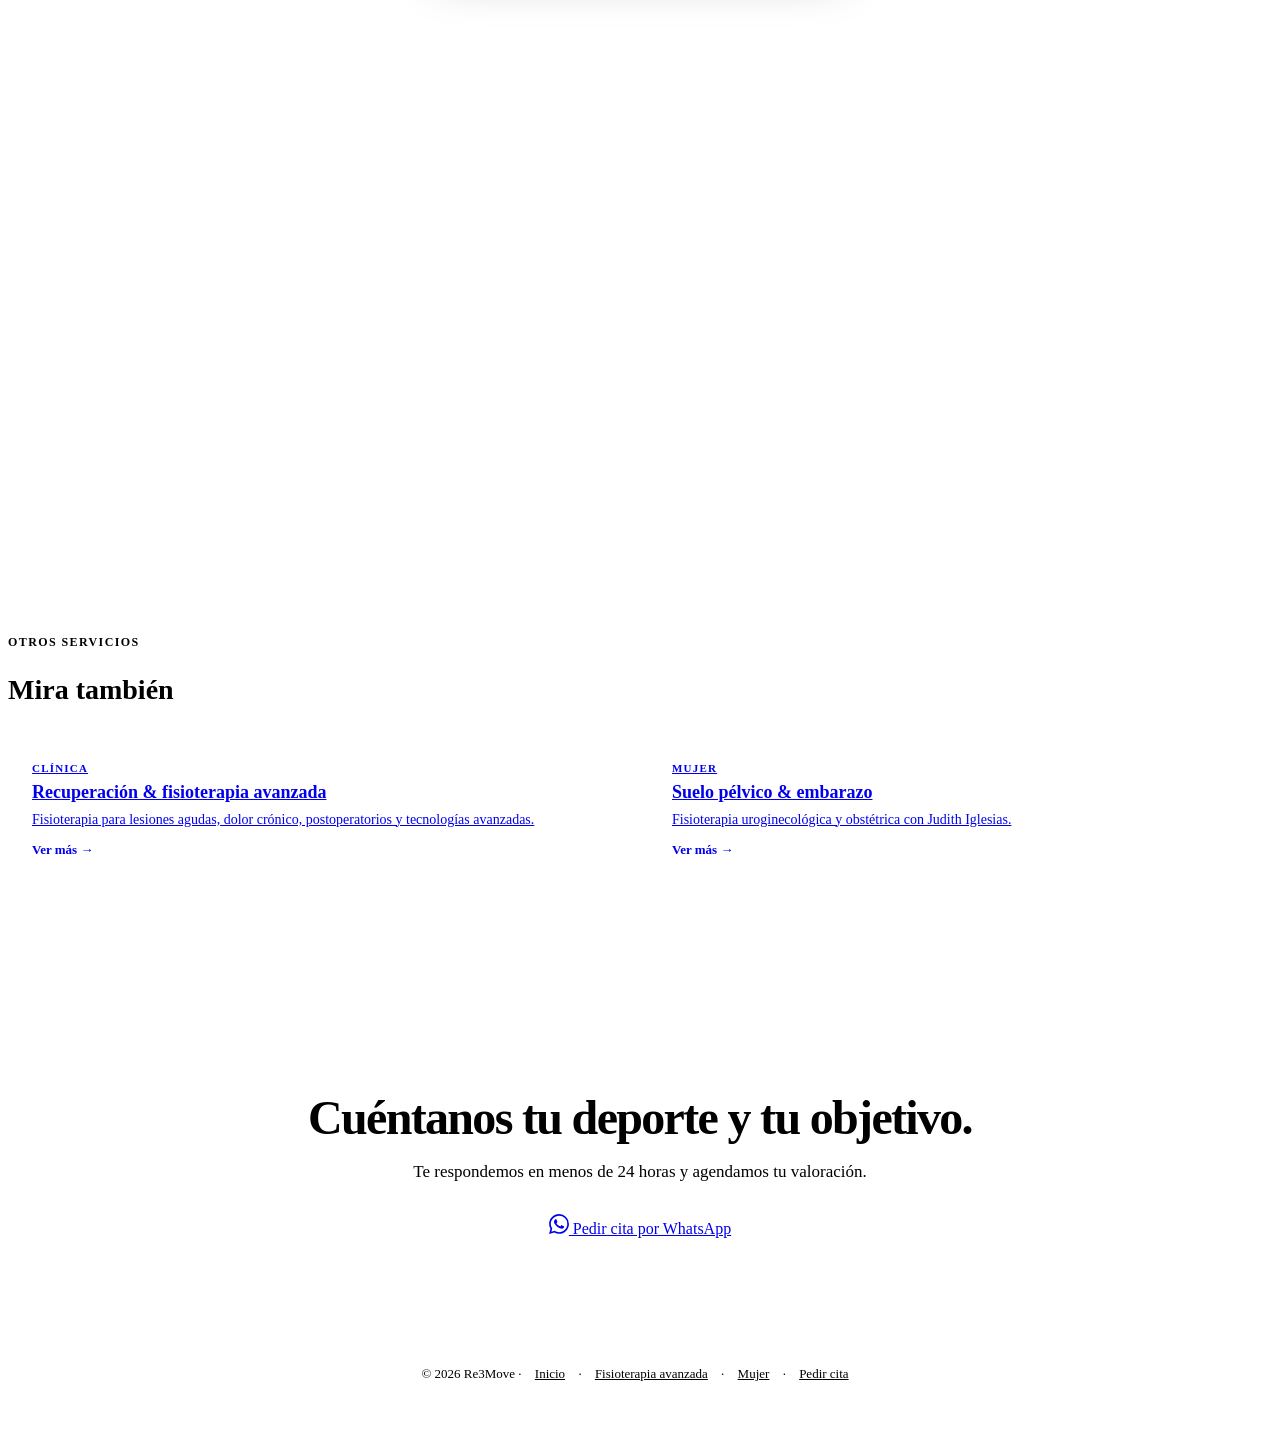
==== commit 31ee83a0: "feat(nav): restaurar barra inline en escritorio (3 servicios + Pedir cita) junto a la hamburguesa - " ====
--- a/public/clinica-deportiva.html
+++ b/public/clinica-deportiva.html
@@ -257,7 +257,16 @@
         <div class="nav-logo-mark">R3</div>
         <span class="nav-logo-name">re³MOVE</span>
       </a>
+      <div class="nav-links">
+        <a href="/fisioterapia-avanzada" data-nav="fisioterapia-avanzada">Fisioterapia avanzada</a>
+        <a href="/clinica-deportiva" data-nav="clinica-deportiva" aria-current="page">Clínica deportiva</a>
+        <a href="/mujer" data-nav="mujer">Mujer</a>
+      </div>
       <div class="nav-right">
+        <a href="https://wa.me/34620326447" target="_blank" rel="noopener" class="nav-cta">
+          <svg width="14" height="14" viewBox="0 0 24 24" fill="currentColor" aria-hidden="true" focusable="false"><path d="M17.472 14.382c-.297-.149-1.758-.867-2.03-.967-.273-.099-.471-.148-.67.15-.197.297-.767.966-.94 1.164-.173.199-.347.223-.644.075-.297-.15-1.255-.463-2.39-1.475-.883-.788-1.48-1.761-1.653-2.059-.173-.297-.018-.458.13-.606.134-.133.298-.347.446-.52.149-.174.198-.298.298-.497.099-.198.05-.371-.025-.52-.075-.149-.669-1.612-.916-2.207-.242-.579-.487-.5-.669-.51-.173-.008-.371-.01-.57-.01-.198 0-.52.074-.792.372-.272.297-1.04 1.016-1.04 2.479 0 1.462 1.065 2.875 1.213 3.074.149.198 2.096 3.2 5.077 4.487.709.306 1.262.489 1.694.625.712.227 1.36.195 1.871.118.571-.085 1.758-.719 2.006-1.413.248-.694.248-1.289.173-1.413-.074-.124-.272-.198-.57-.347m-5.421 7.403h-.004a9.87 9.87 0 0 1-5.031-1.378l-.361-.214-3.741.982.998-3.648-.235-.374a9.86 9.86 0 0 1-1.51-5.26c.001-5.45 4.436-9.884 9.888-9.884 2.64 0 5.122 1.03 6.988 2.898a9.825 9.825 0 0 1 2.893 6.994c-.003 5.45-4.437 9.884-9.885 9.884m8.413-18.297A11.815 11.815 0 0 0 12.05 0C5.495 0 .16 5.335.157 11.892c0 2.096.547 4.142 1.588 5.945L.057 24l6.305-1.654a11.882 11.882 0 0 0 5.683 1.448h.005c6.554 0 11.89-5.335 11.893-11.893a11.821 11.821 0 0 0-3.48-8.413Z"/></svg>
+          Pedir cita
+        </a>
         <button class="hamburger" id="hamburger" aria-label="Menú" aria-expanded="false" aria-controls="mobileMenu">
           <svg aria-hidden="true" focusable="false" width="22" height="22" viewBox="0 0 24 24" fill="none" stroke="currentColor" stroke-width="2" stroke-linecap="round"><line x1="3" y1="6" x2="21" y2="6"/><line x1="3" y1="12" x2="21" y2="12"/><line x1="3" y1="18" x2="21" y2="18"/></svg>
         </button>
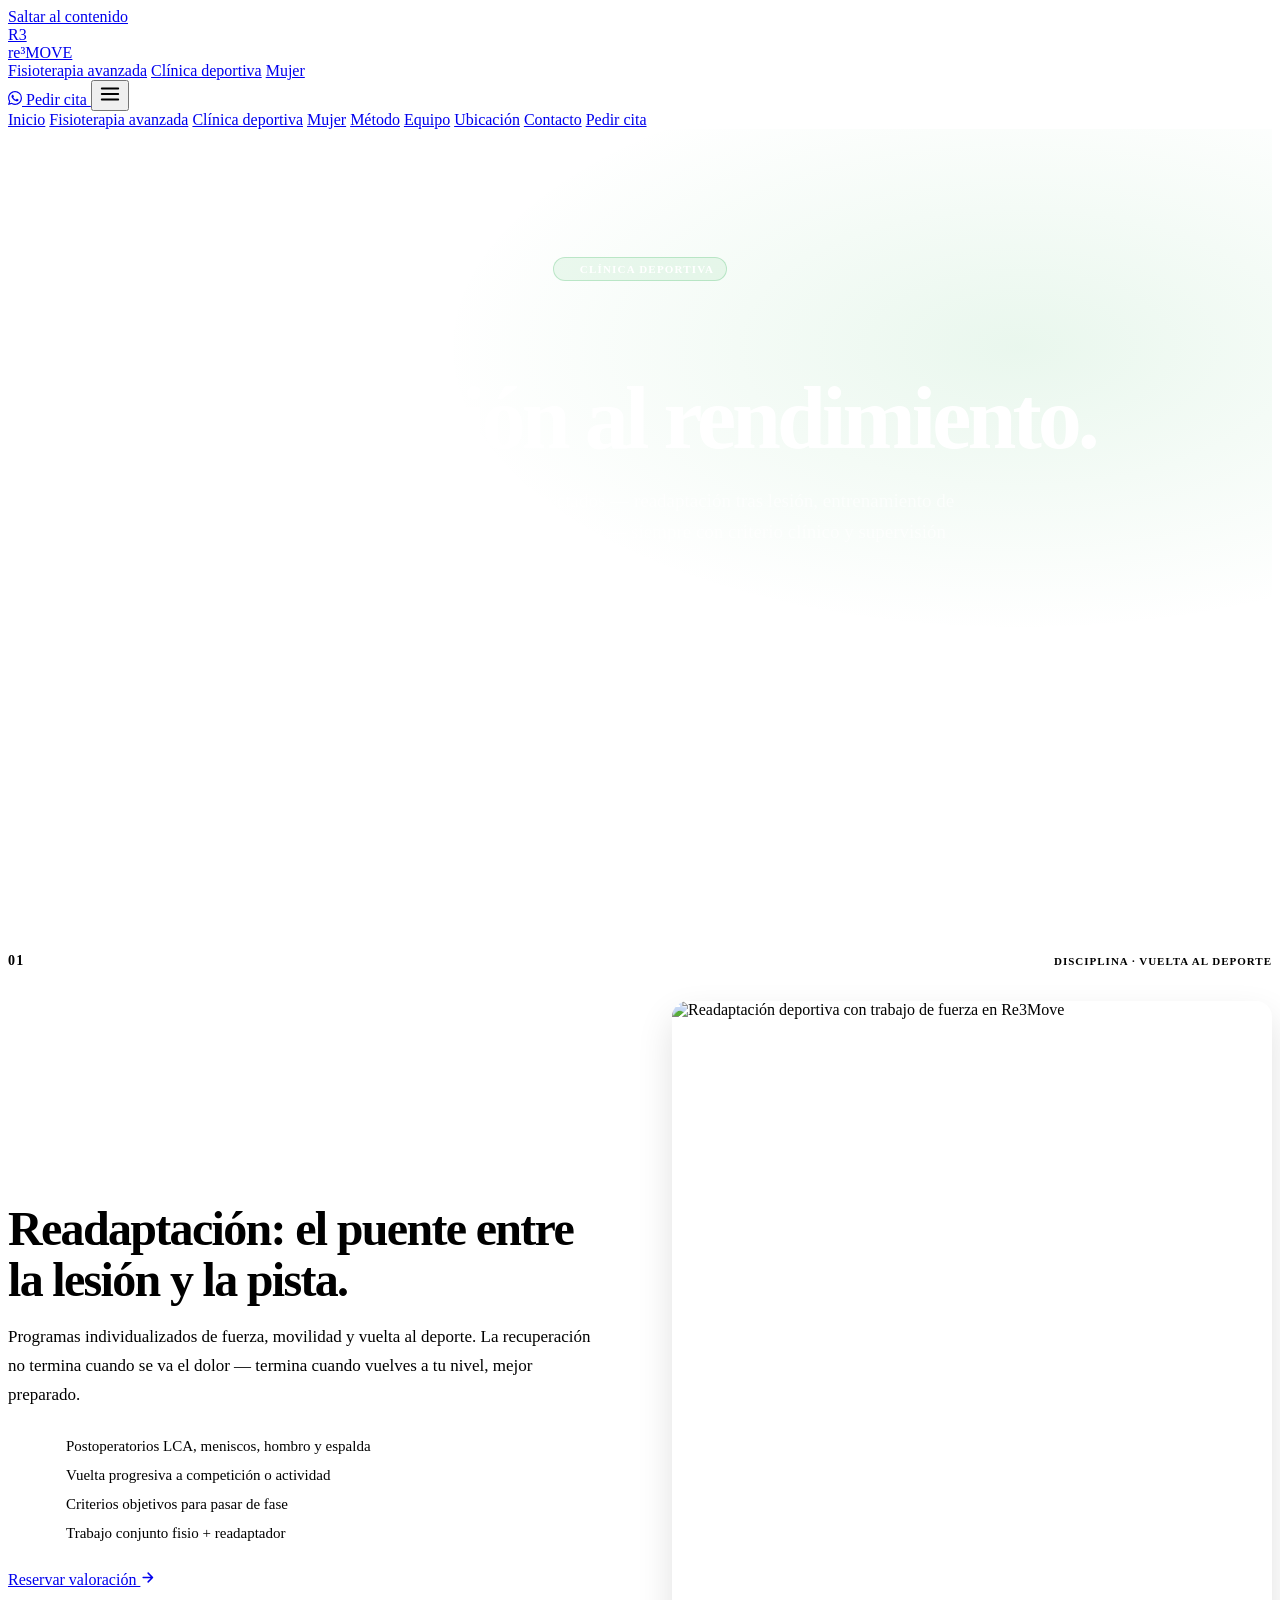
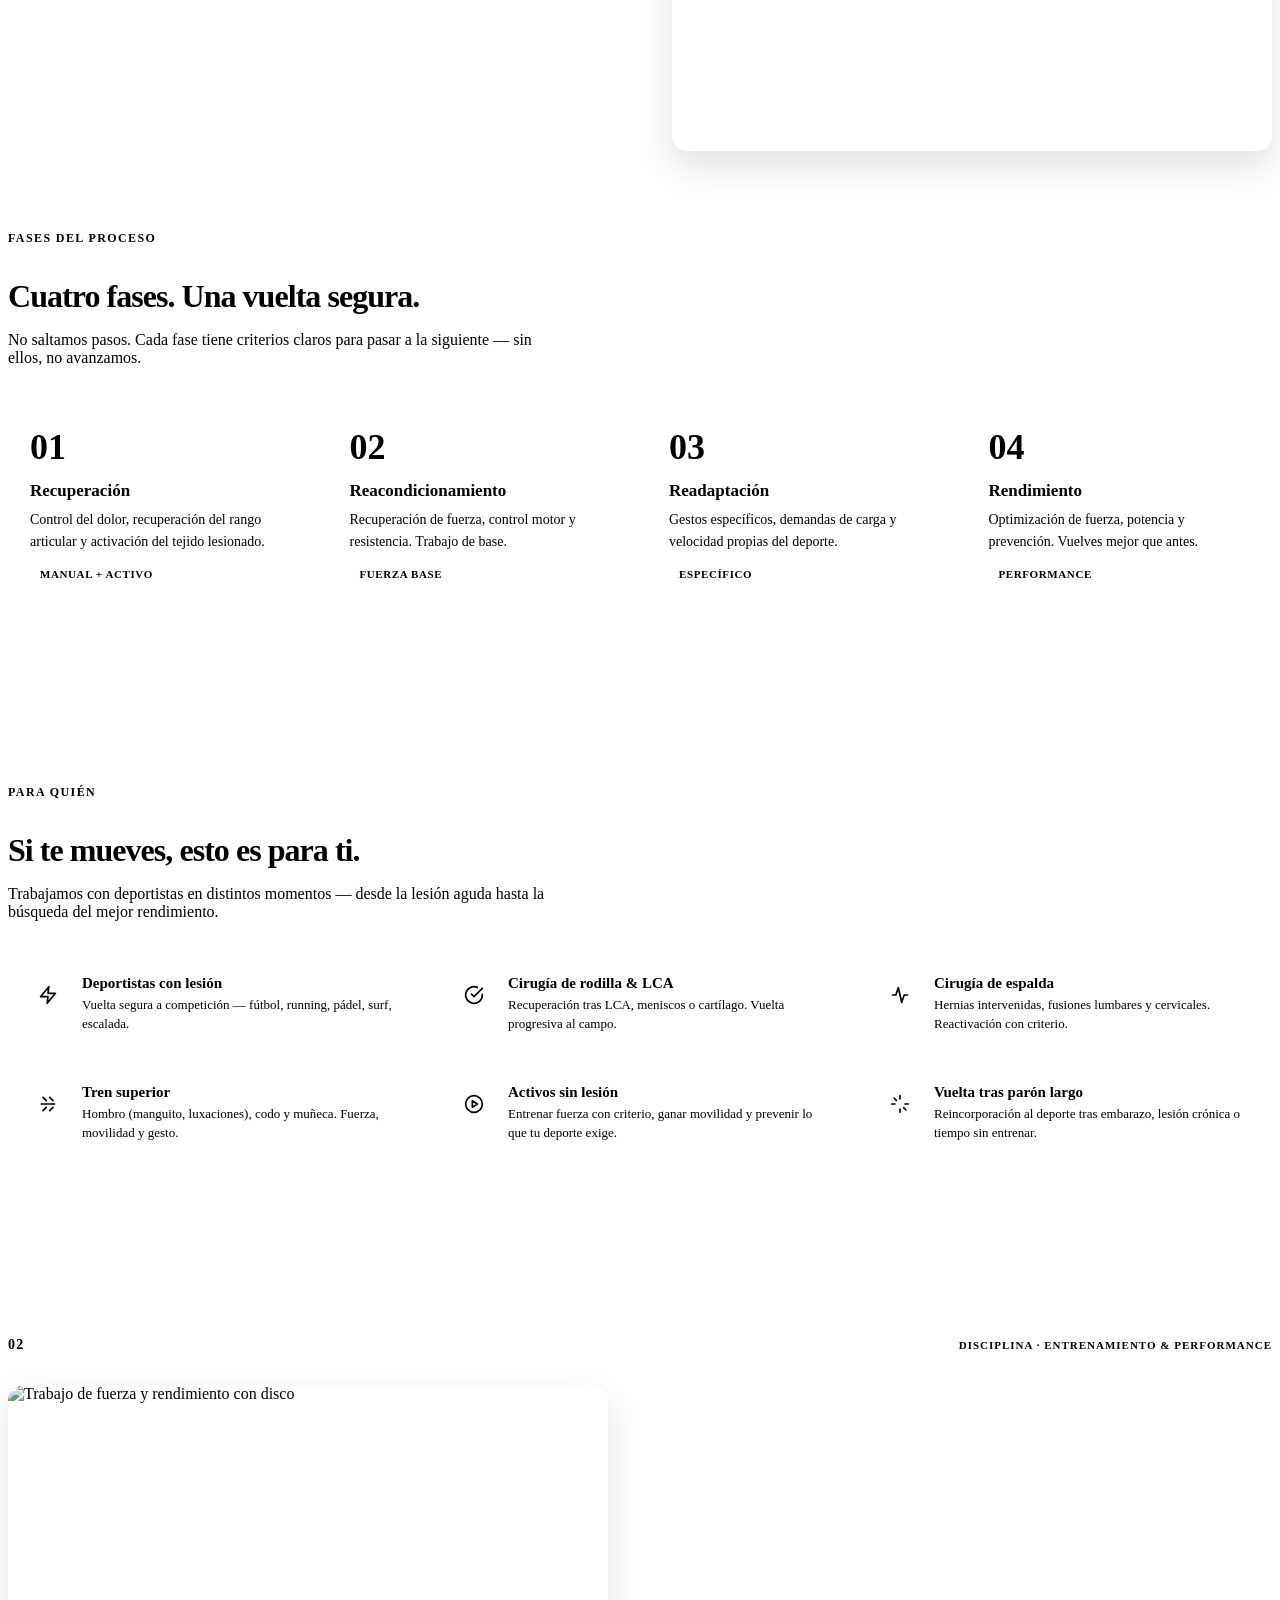
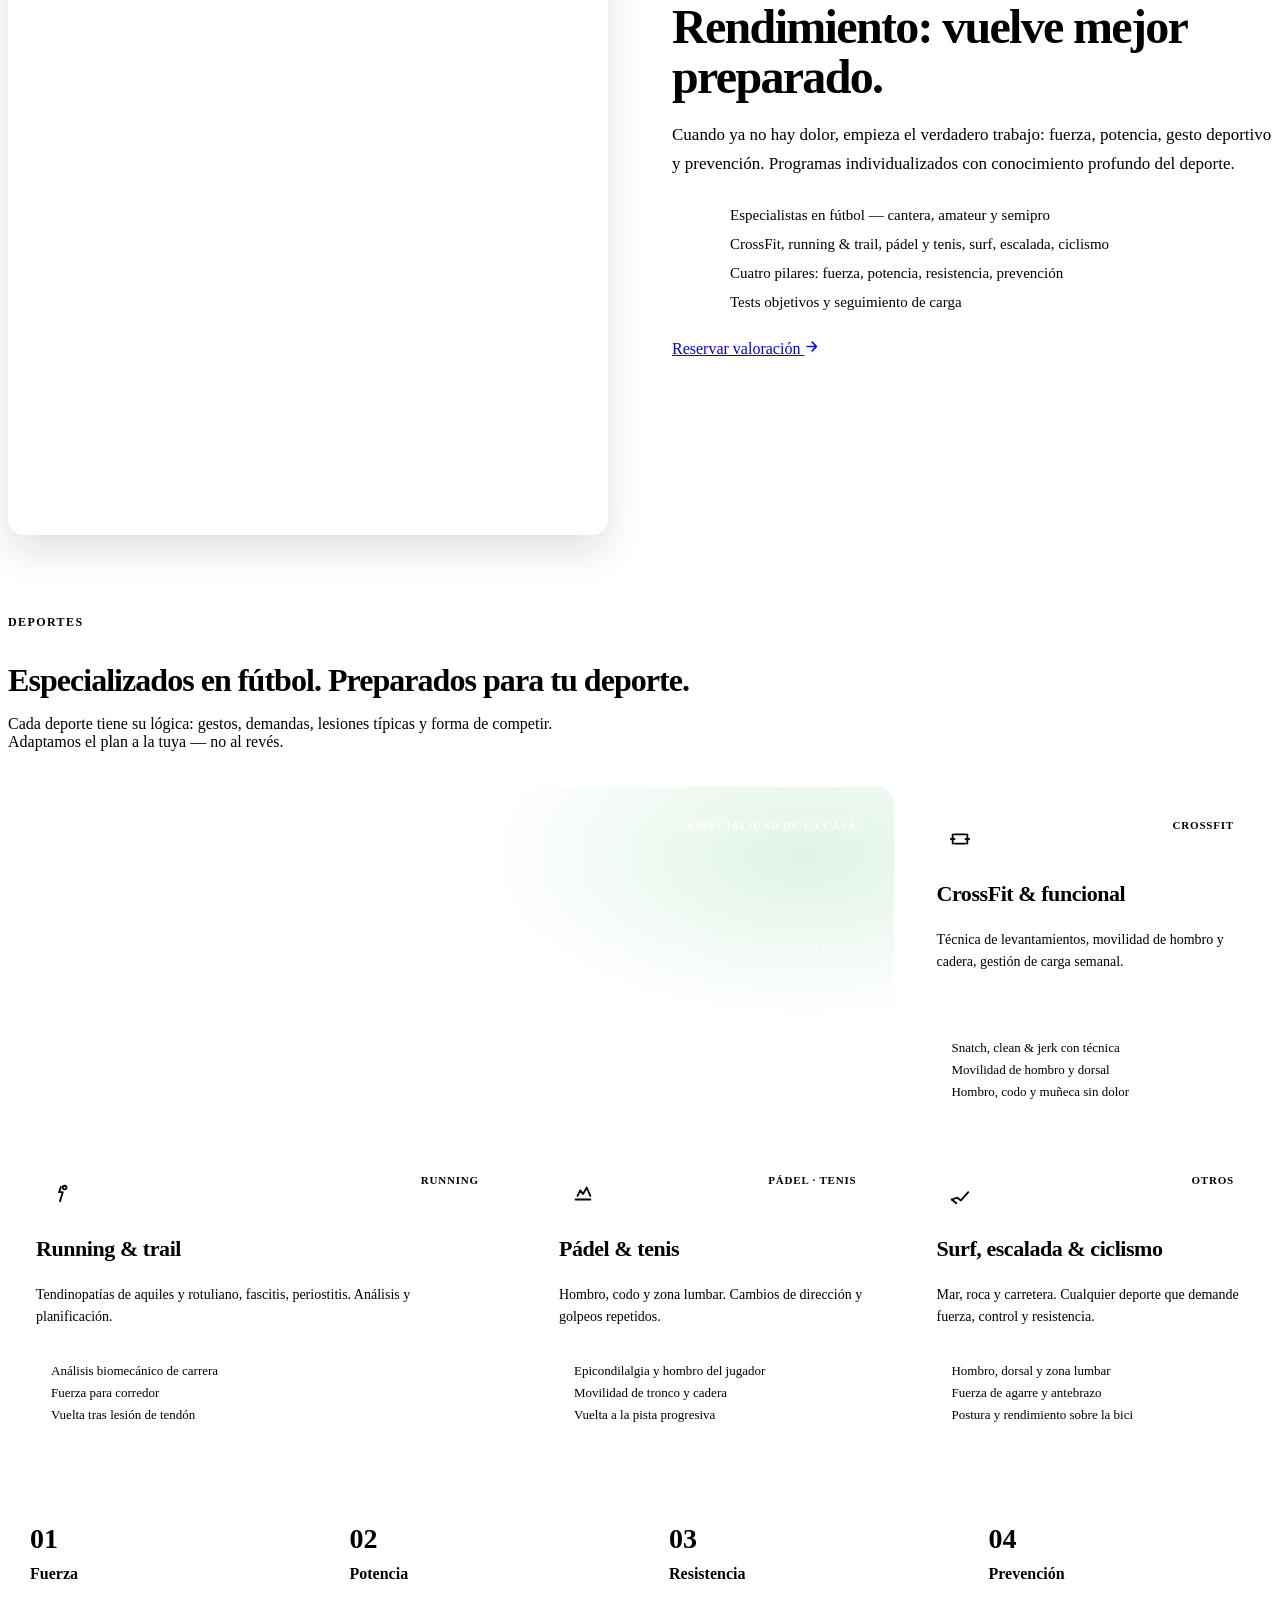
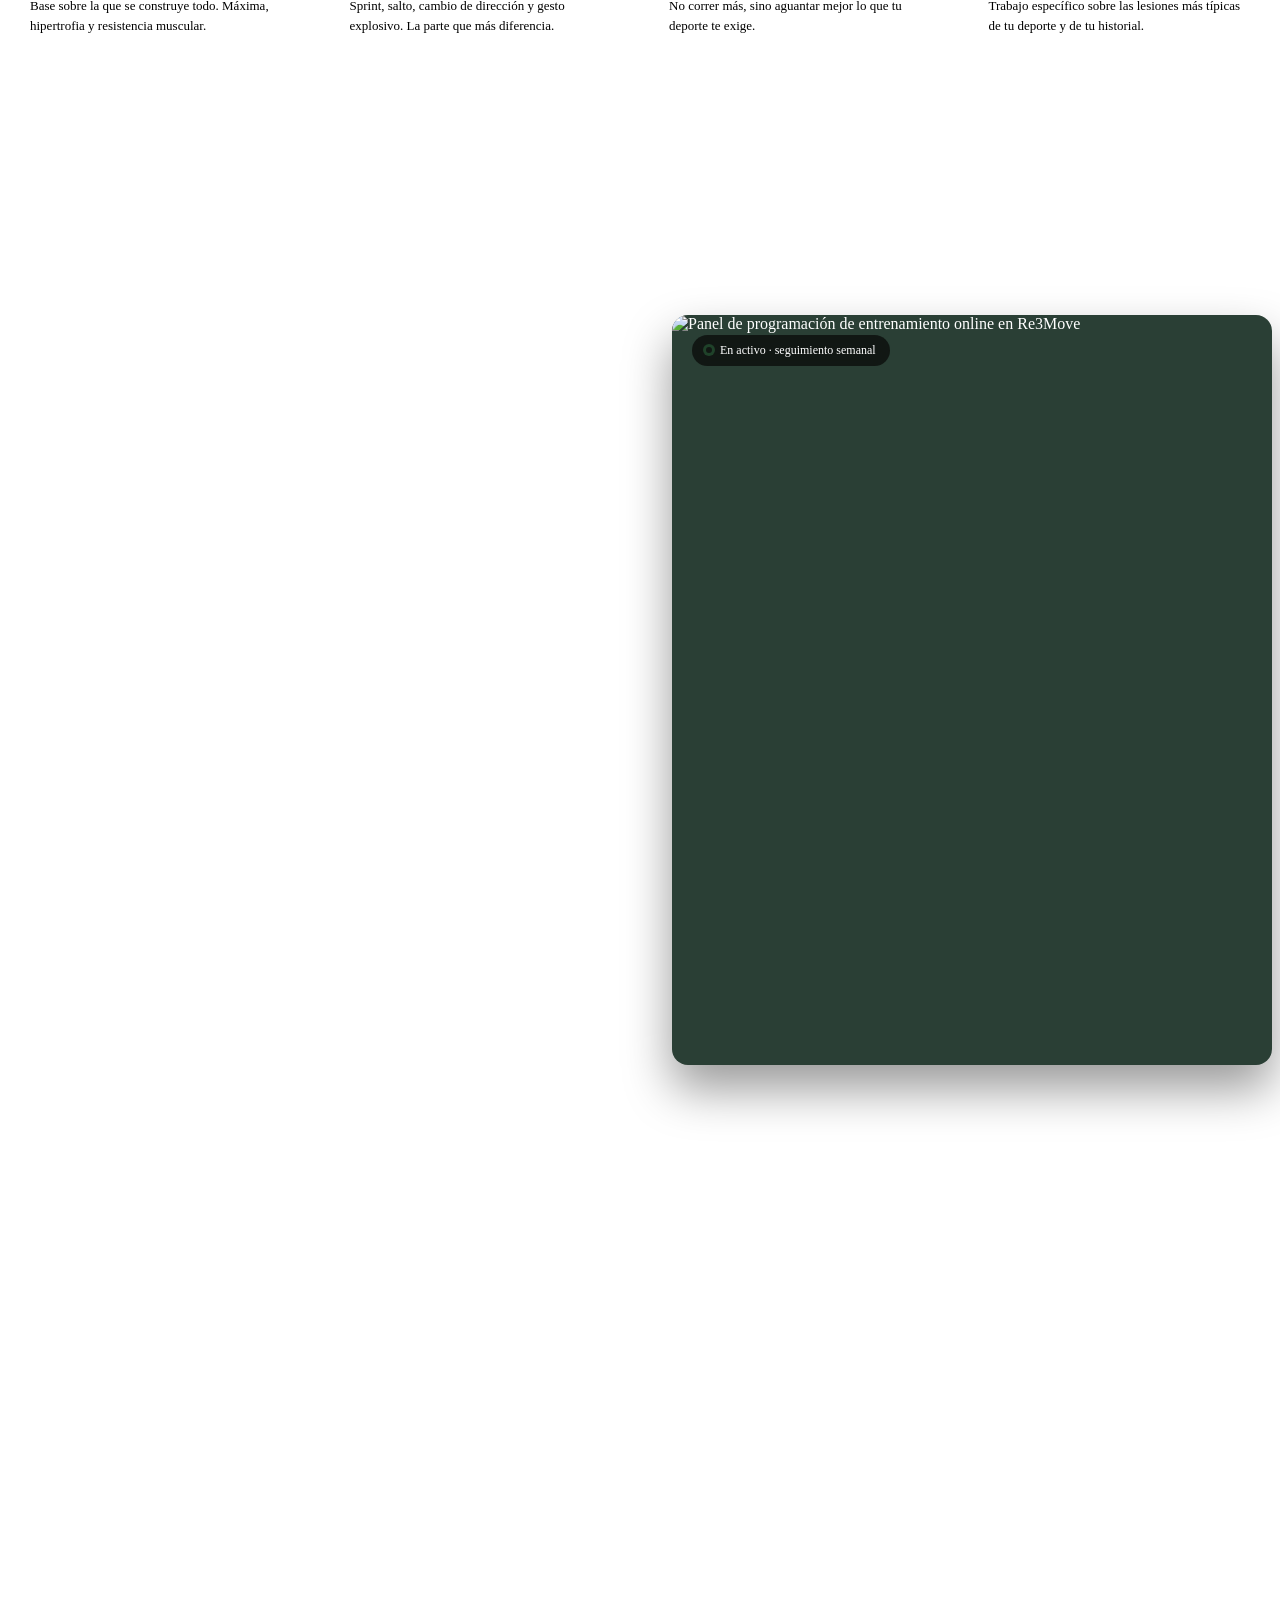
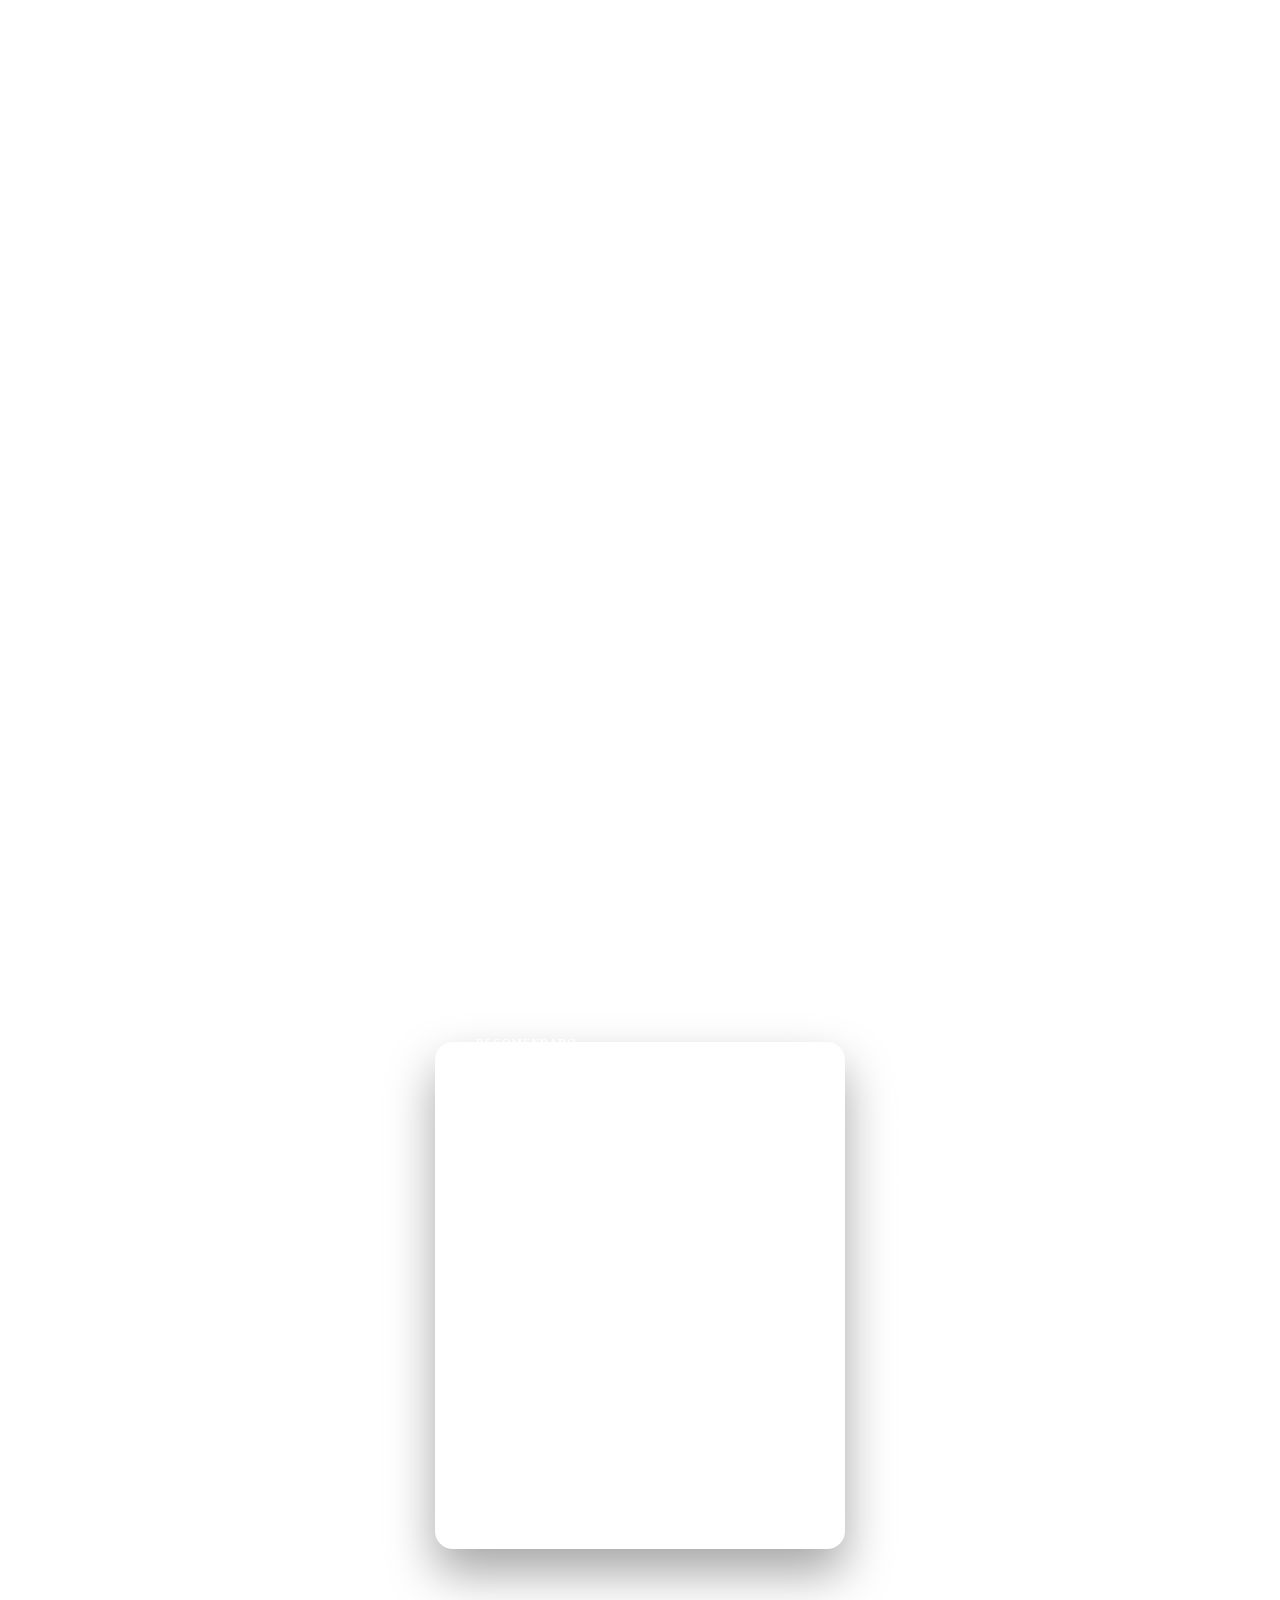
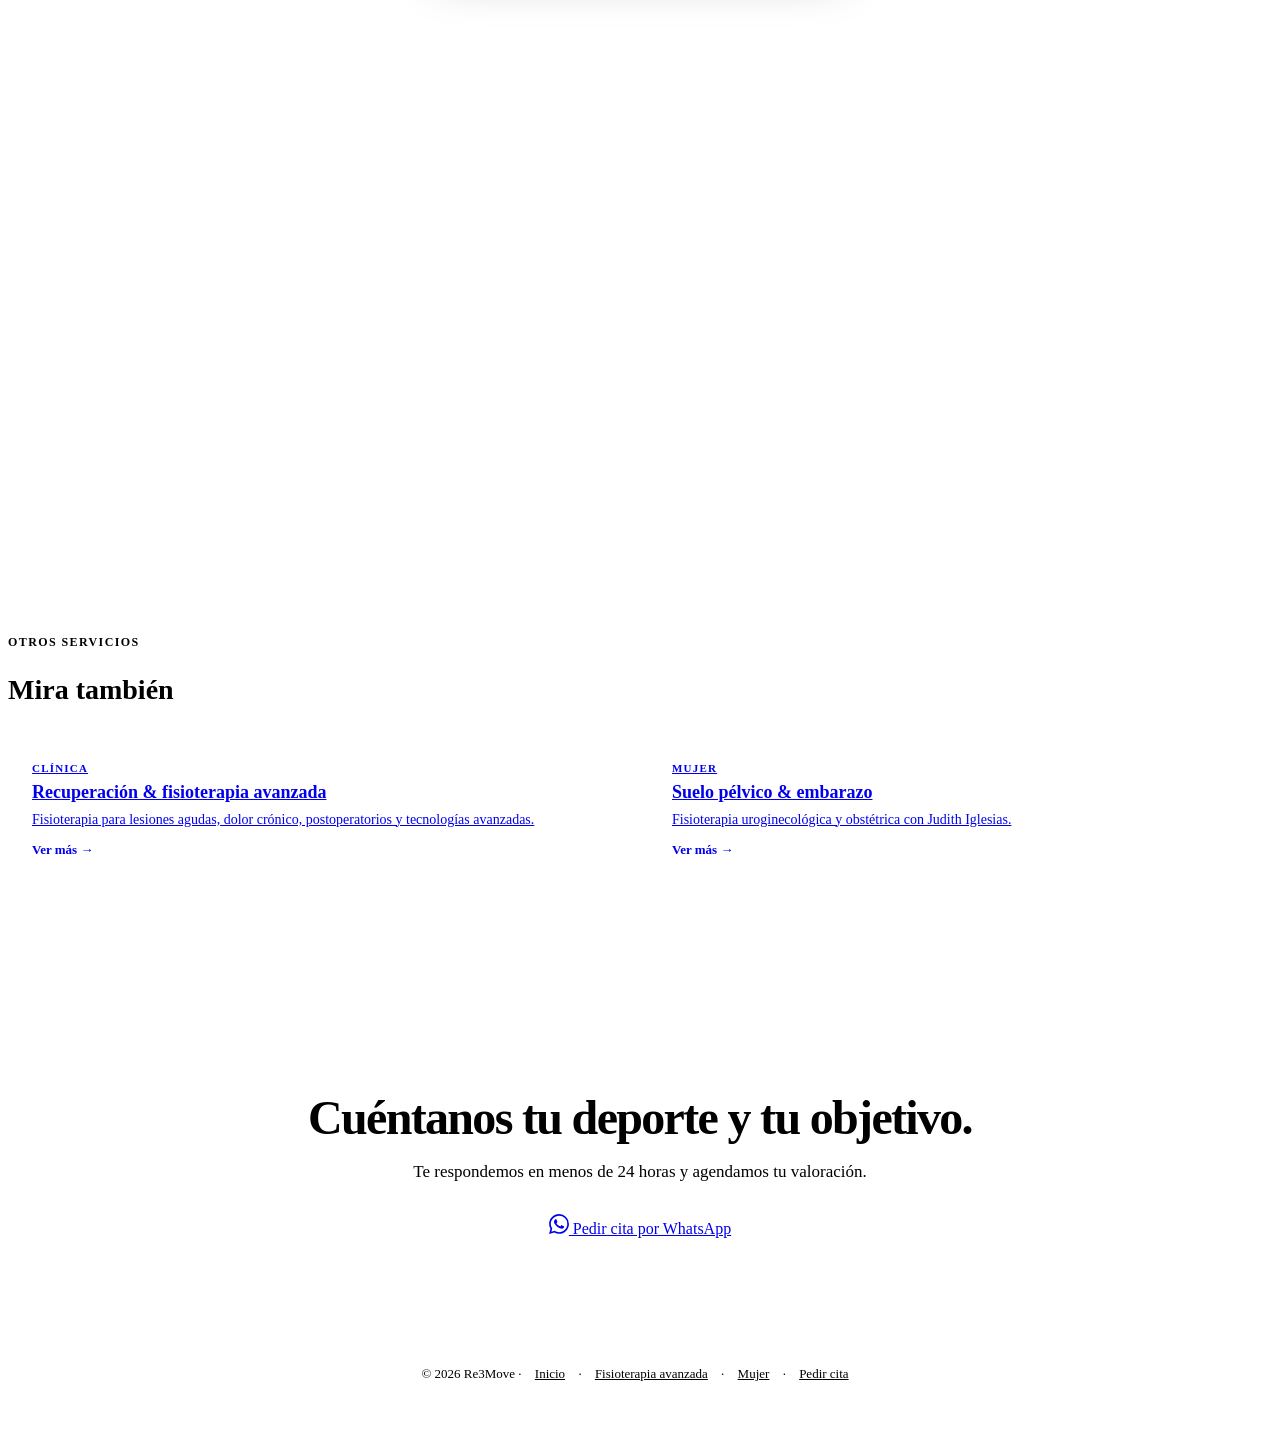
==== commit 5fe4a512: "feat(fotos): fotos reales de clínica + sección de luz roja - Home: hero y 3 tarjetas de servicio con" ====
--- a/public/clinica-deportiva.html
+++ b/public/clinica-deportiva.html
@@ -11,7 +11,7 @@
 <meta property="og:type" content="website">
 <meta property="og:title" content="Clínica deportiva — Re3Move">
 <meta property="og:description" content="Readaptación tras lesión, entrenamiento de rendimiento y programación online. Con criterio clínico y supervisión real.">
-<meta property="og:image" content="/assets/photos/clinic-02-physio-baby.jpeg">
+<meta property="og:image" content="https://re3move.es/assets/photos/clinic-02-physio-baby.jpeg">
 <meta property="og:locale" content="es_ES">
 <meta property="og:url" content="https://re3move.es/clinica-deportiva">
 <meta property="og:site_name" content="Re3Move">
@@ -19,7 +19,7 @@
 <meta name="twitter:card" content="summary_large_image">
 <meta name="twitter:title" content="Clínica deportiva — Re3Move">
 <meta name="twitter:description" content="Readaptación tras lesión, entrenamiento de rendimiento y programación online. Con criterio clínico y supervisión real.">
-<meta name="twitter:image" content="/assets/photos/clinic-02-physio-baby.jpeg">
+<meta name="twitter:image" content="https://re3move.es/assets/photos/clinic-02-physio-baby.jpeg">
 <meta name="theme-color" content="#3a5748">
 <meta name="robots" content="index,follow">
 <link rel="preconnect" href="https://fonts.googleapis.com">
@@ -334,7 +334,7 @@
         </div>
       </div>
       <div class="disc-intro-img right">
-        <img src="/assets/photos/training-04-band-balance.png" alt="Readaptación deportiva en Re3Move" loading="lazy" />
+        <img src="/assets/photos/training-cable-squat.jpg" alt="Readaptación deportiva con trabajo de fuerza en Re3Move" loading="lazy" />
       </div>
     </div>
     <div style="margin-top:80px;">
@@ -378,7 +378,7 @@
     </div>
     <div class="disc-intro">
       <div class="disc-intro-img">
-        <img src="/assets/photos/training-03-step-up.png" alt="Trabajo de fuerza y rendimiento" loading="lazy" />
+        <img src="/assets/photos/training-woodchop.jpg" alt="Trabajo de fuerza y rendimiento con disco" loading="lazy" />
       </div>
       <div>
         <h2>Rendimiento: <em>vuelve mejor preparado.</em></h2>
@@ -477,7 +477,7 @@
         </div>
       </div>
       <div class="online-img">
-        <img src="/assets/photos/training-01-stability.png" alt="Plan personalizado y seguimiento online" loading="lazy" />
+        <img src="/assets/photos/online-dashboard.webp" alt="Panel de programación de entrenamiento online en Re3Move" loading="lazy" width="2420" height="1391" />
         <span class="online-img-badge">En activo · seguimiento semanal</span>
       </div>
     </div>
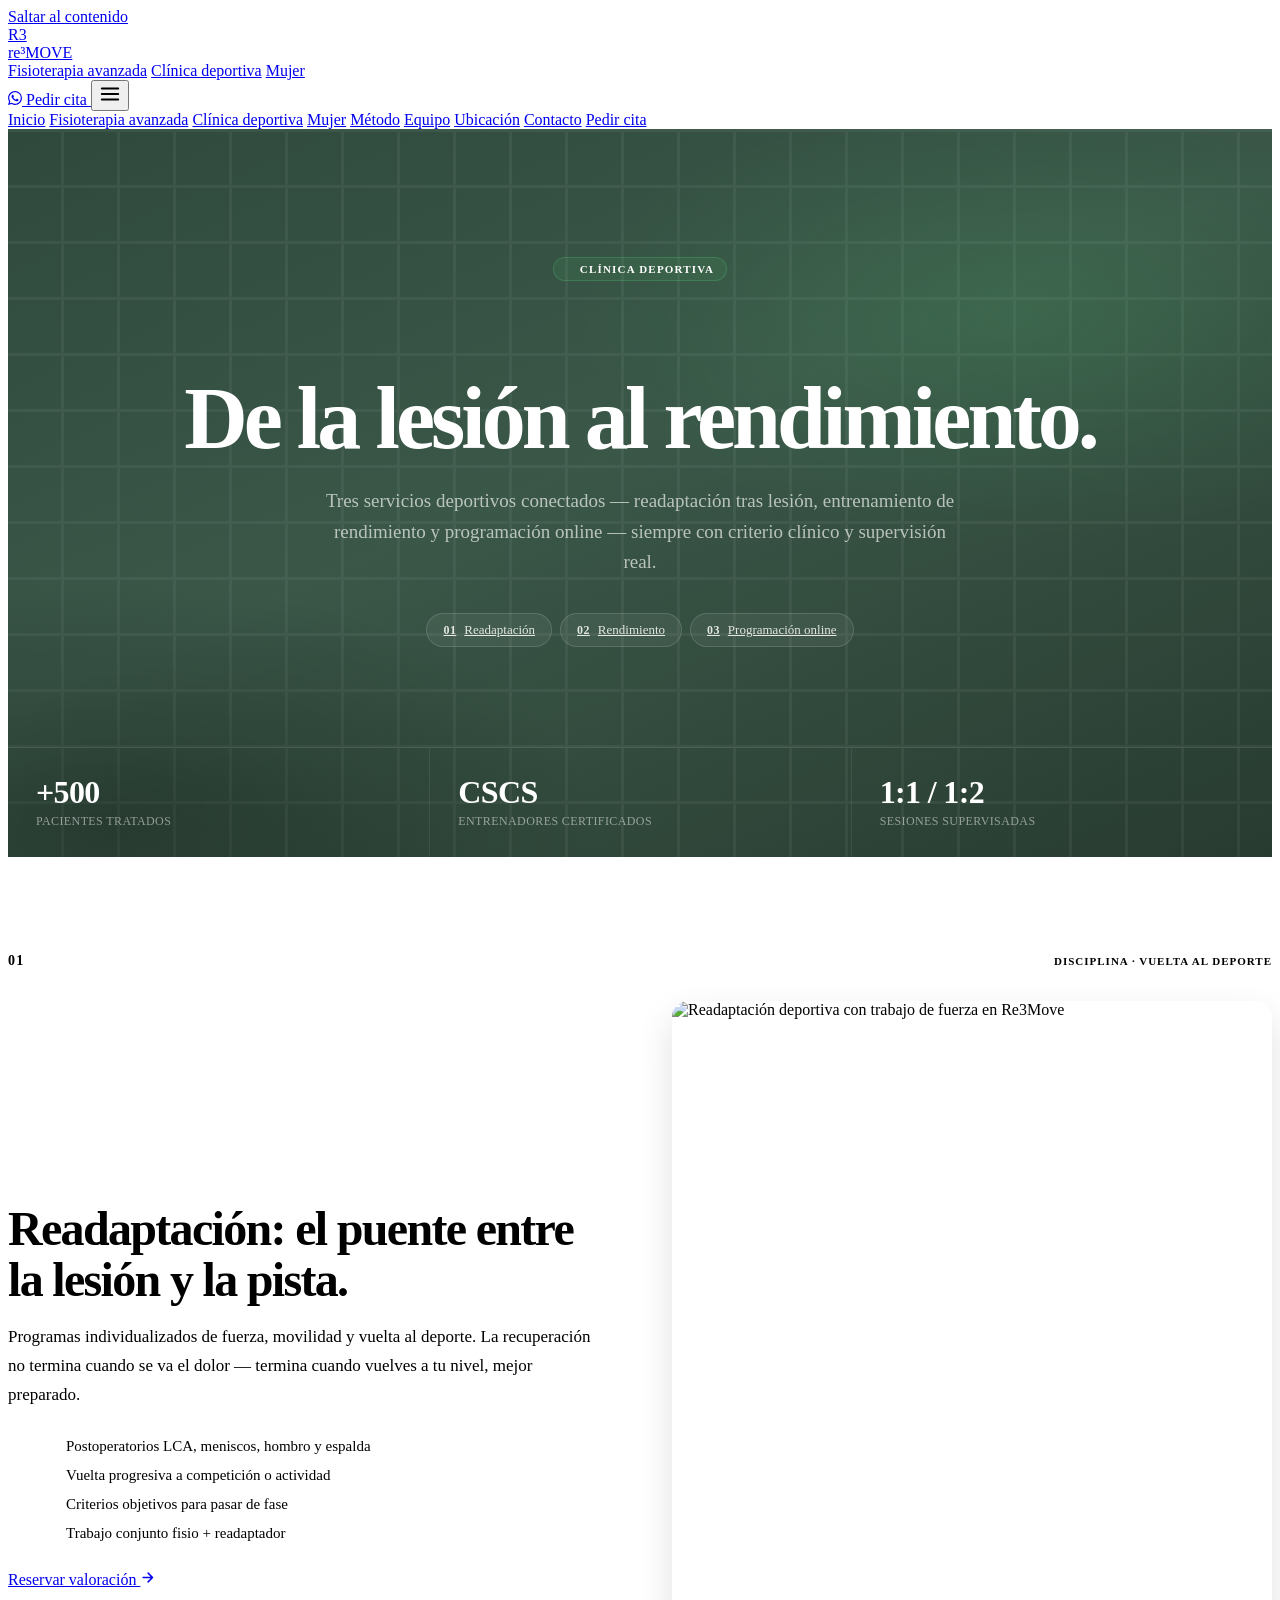
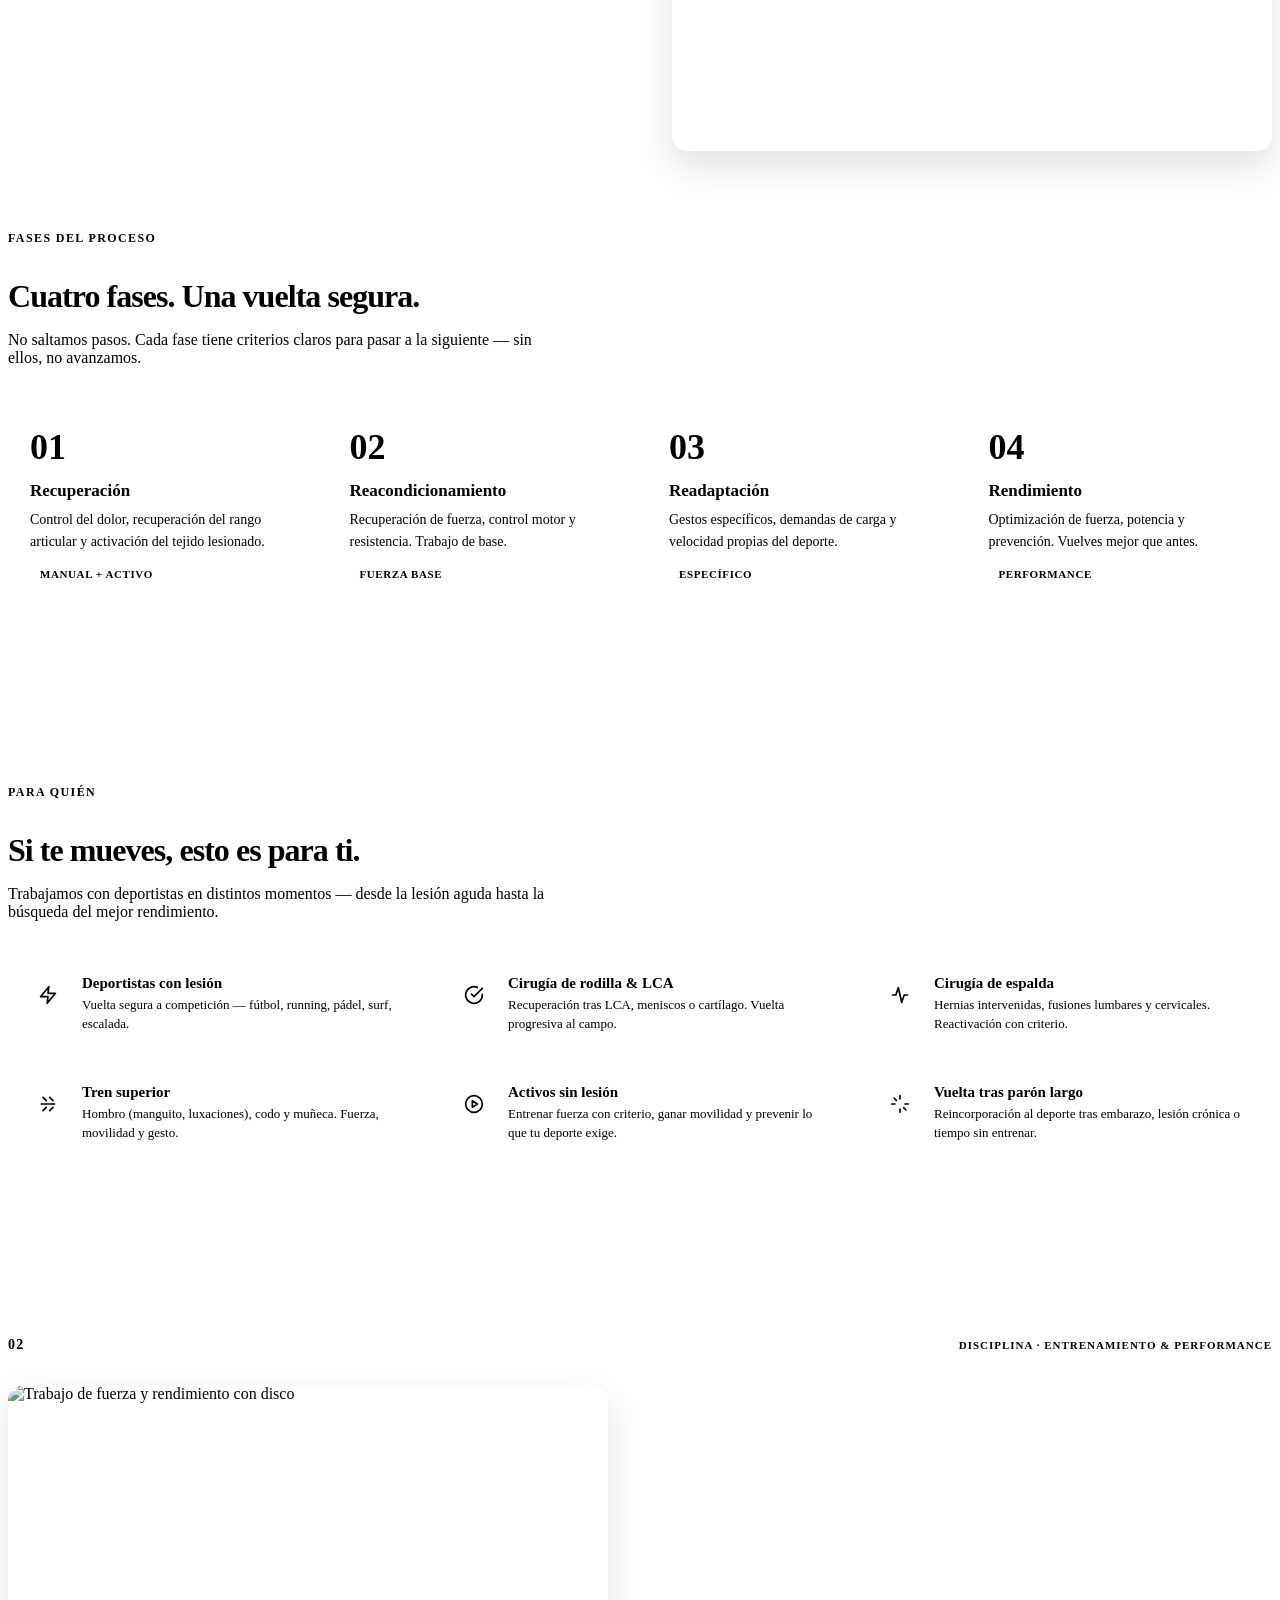
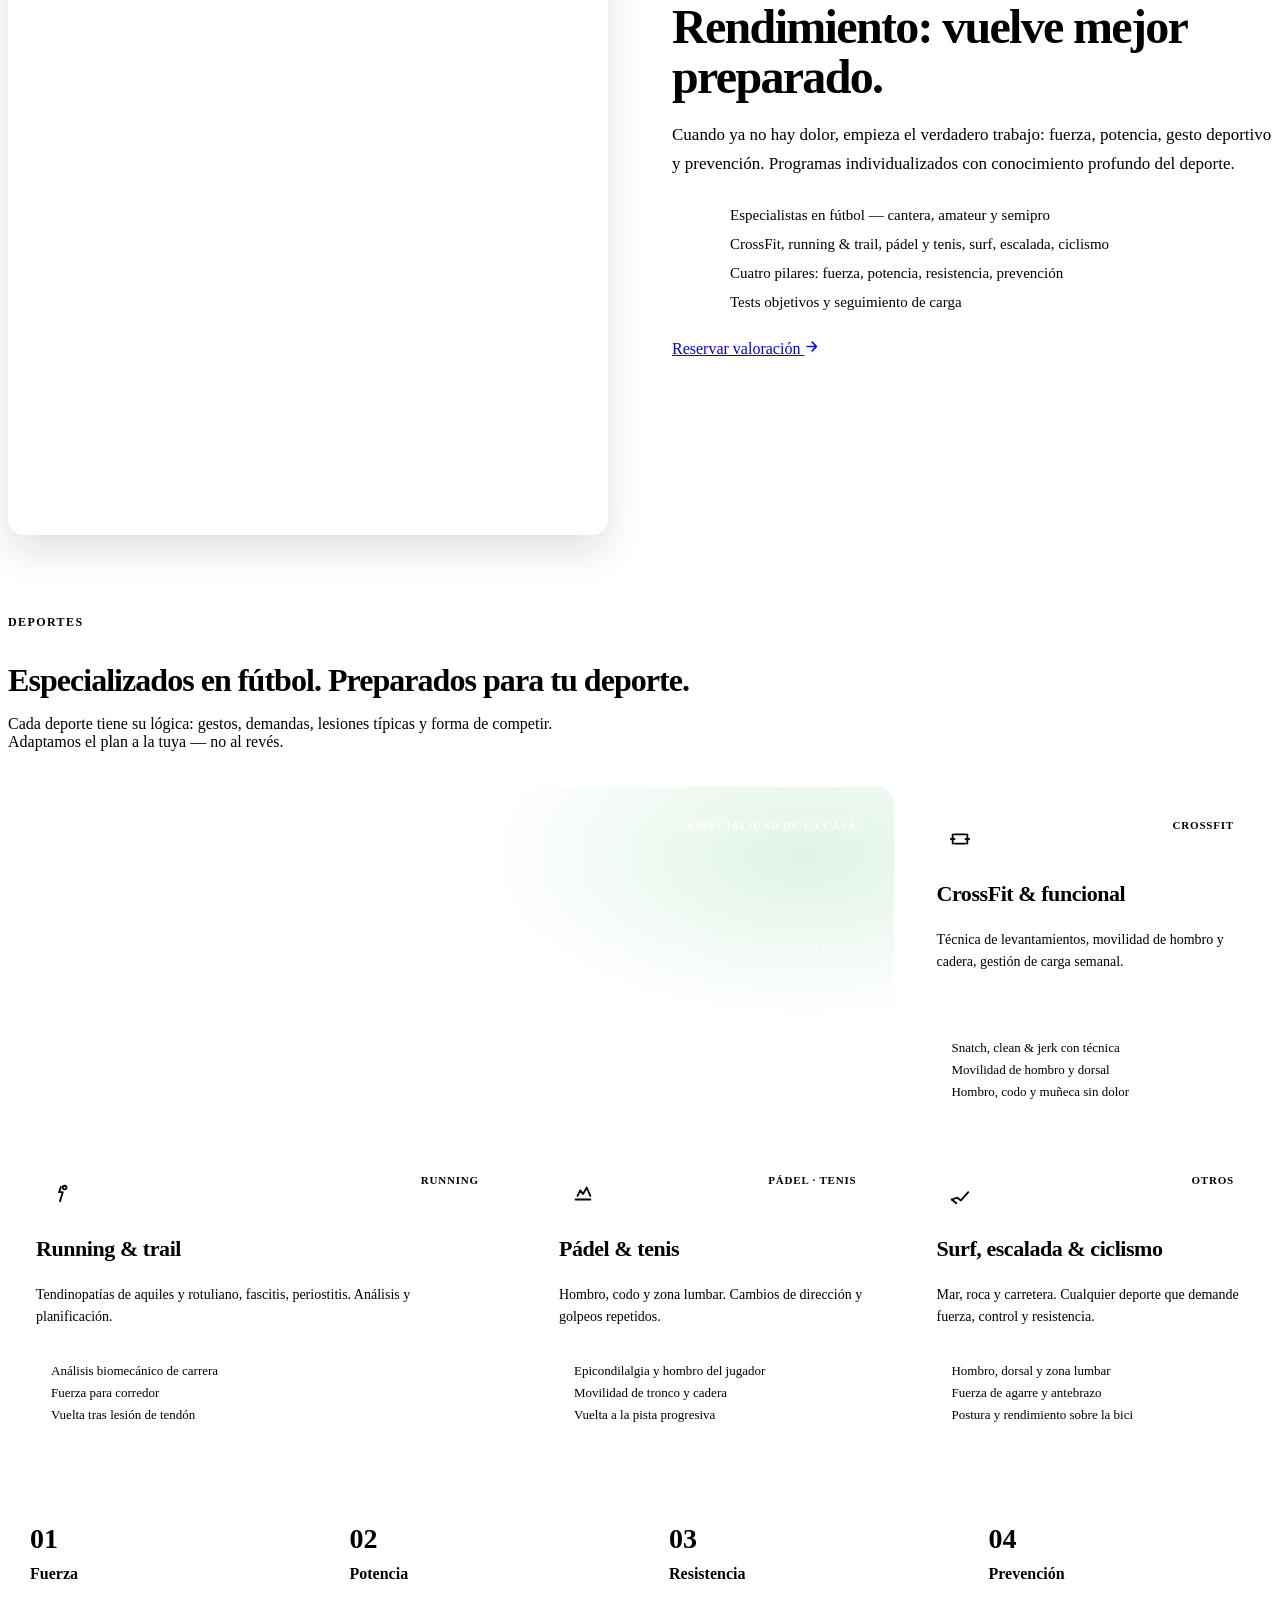
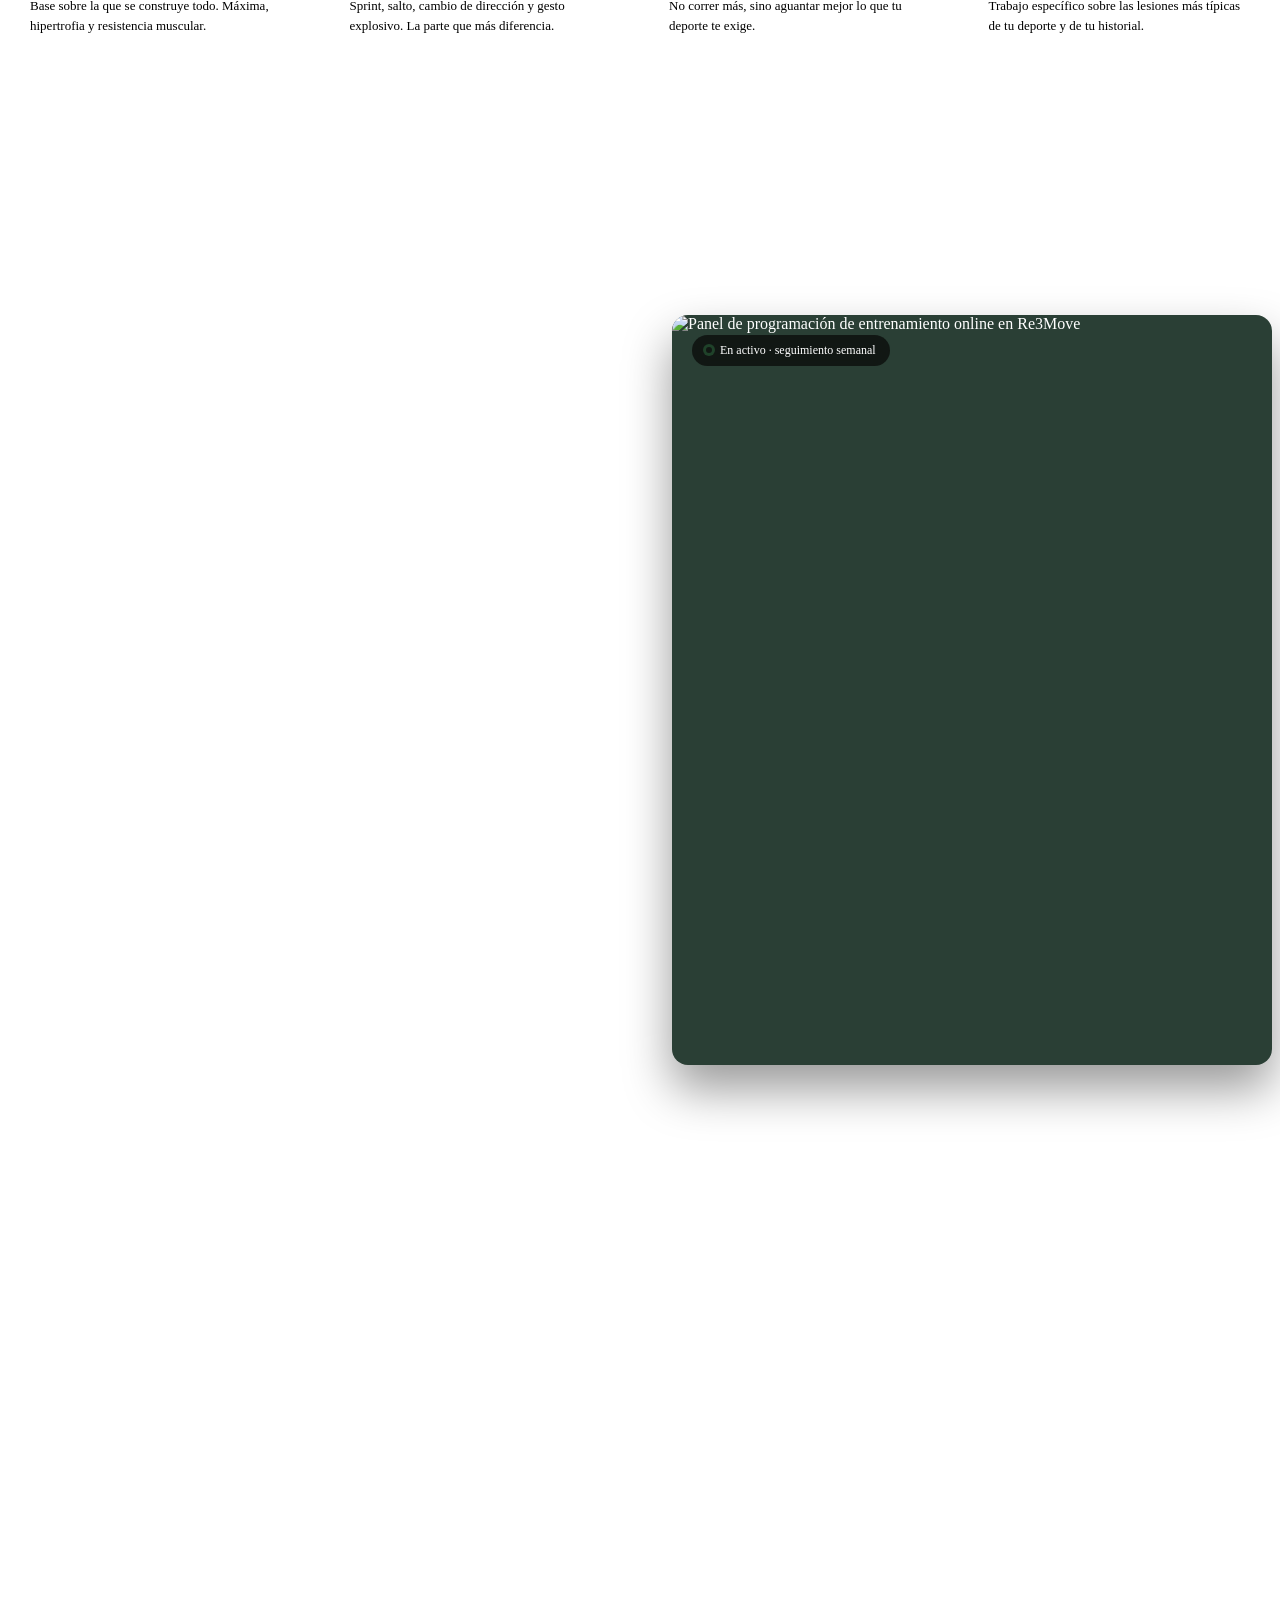
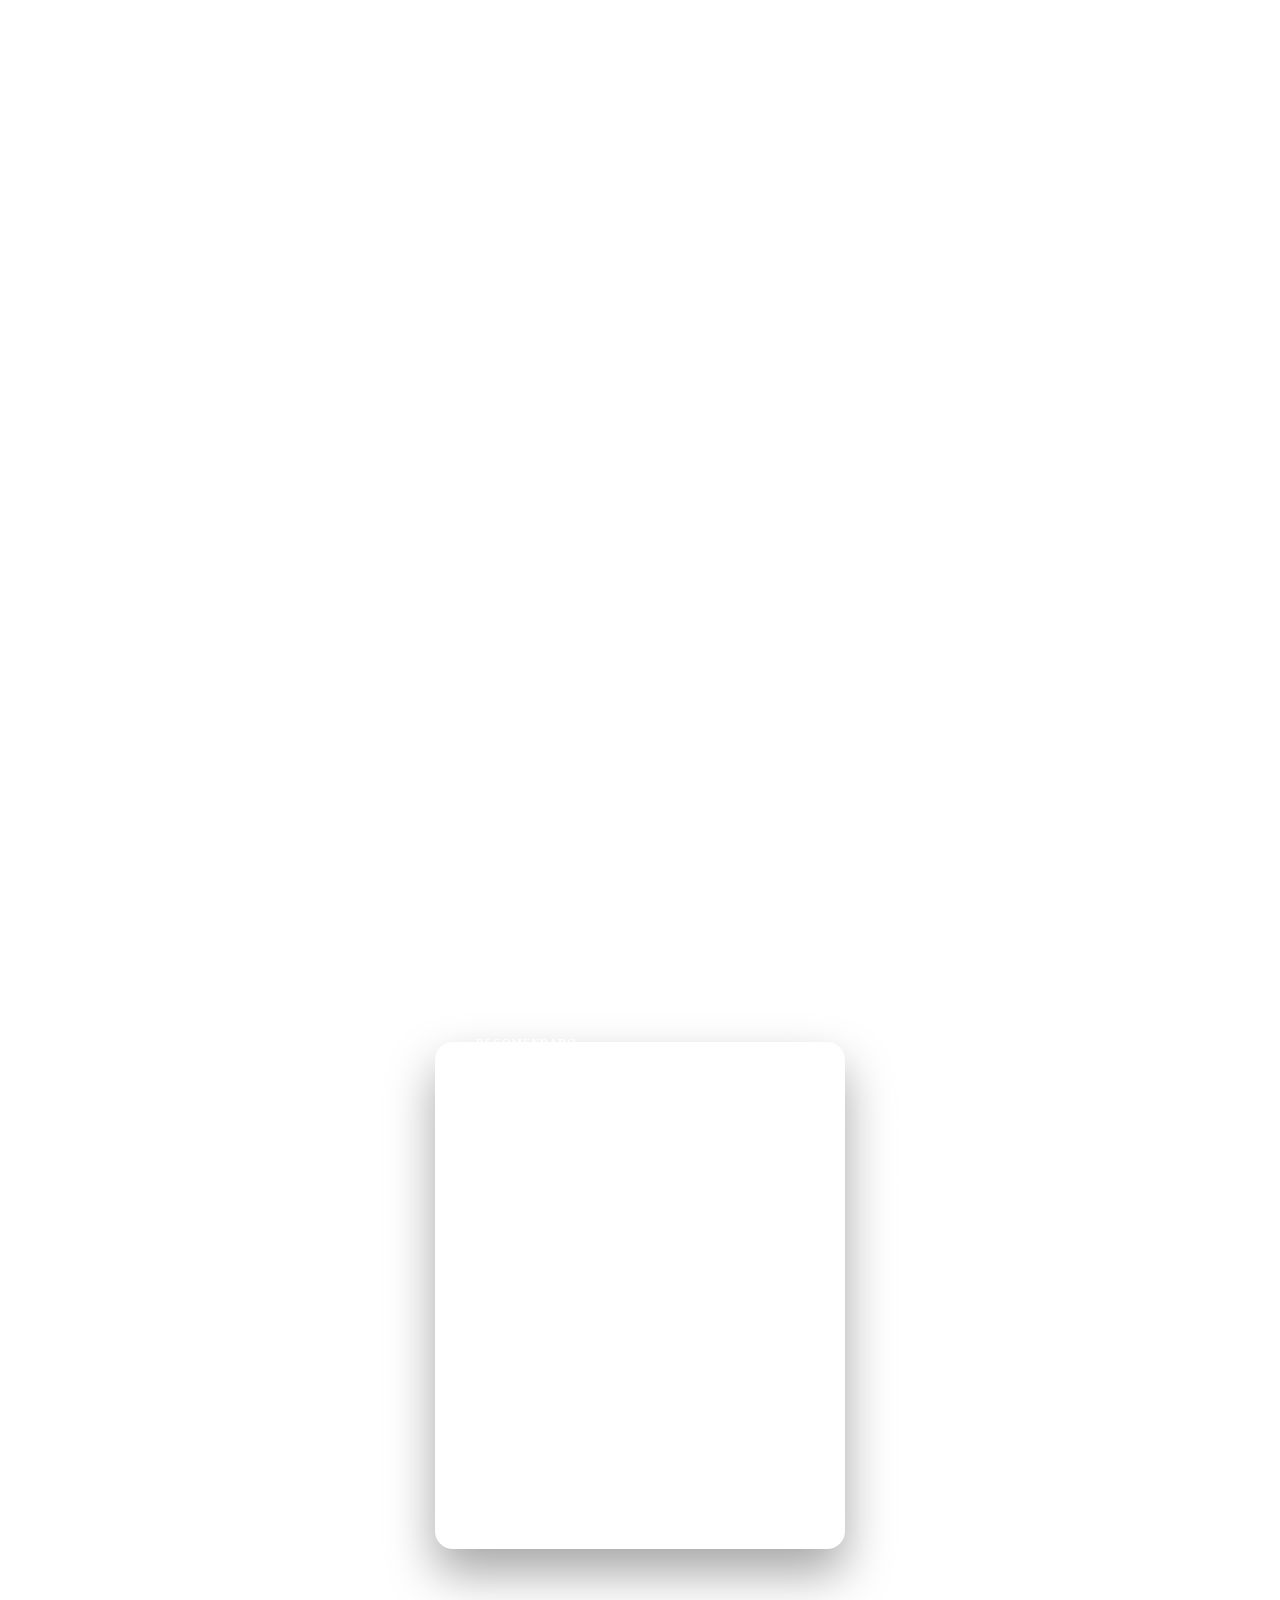
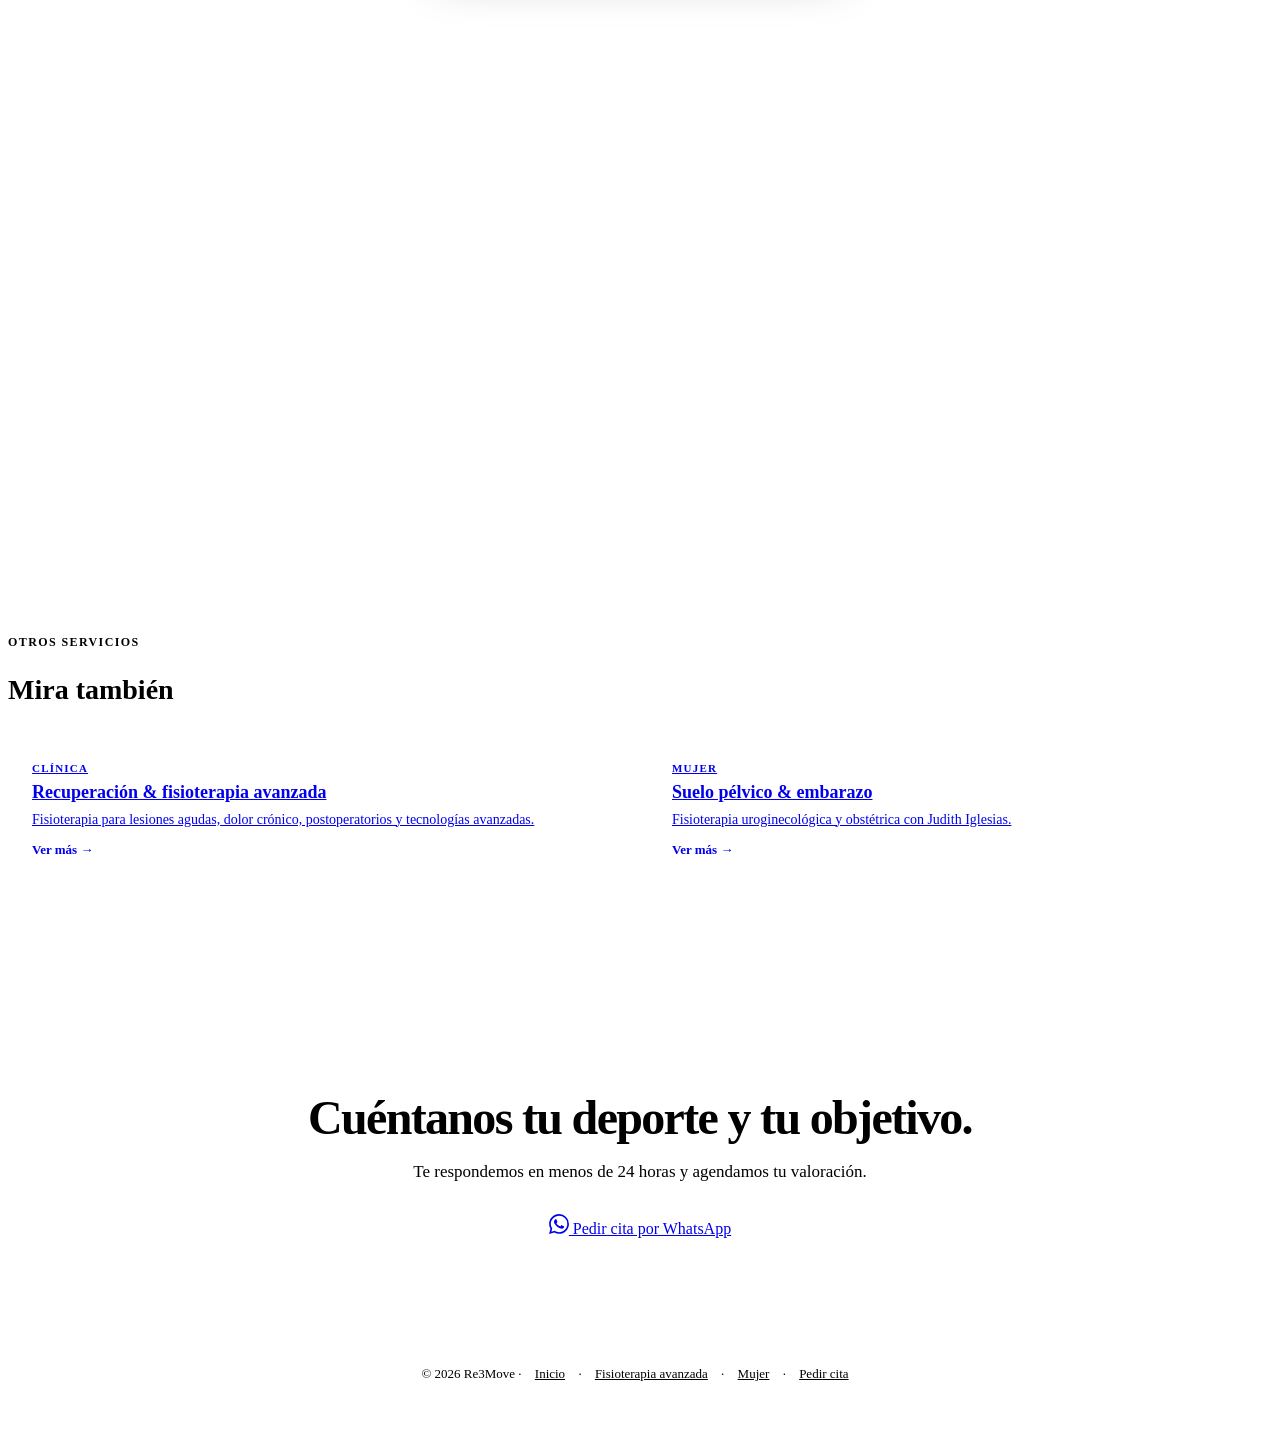
==== commit a4f4d60e: "feat(visual): elevar la identidad visual de la landing Sistema de diseño compartido (styles.css): - " ====
--- a/public/clinica-deportiva.html
+++ b/public/clinica-deportiva.html
@@ -31,14 +31,14 @@
 .nav { position: sticky; }
 
 /* Hero */
-.hero { padding: 96px 0 0; background: var(--logo-bg); position: relative; overflow: hidden; color: #fff; }
+.hero { padding: 96px 0 0; background: linear-gradient(157deg, #2f4a3d 0%, #3a5748 46%, #283b30 100%); position: relative; overflow: hidden; color: #fff; }
 .hero::before {
   content: ''; position: absolute; inset: 0; opacity: 0.05;
   background-image: linear-gradient(0deg, transparent 95%, #fff 95%), linear-gradient(90deg, transparent 95%, #fff 95%);
   background-size: 56px 56px;
   pointer-events: none;
 }
-.hero::after { content:''; position:absolute; inset:0; background: radial-gradient(ellipse 70% 60% at 80% 30%, rgba(77,190,110,0.12) 0%, transparent 65%); pointer-events:none; }
+.hero::after { content:''; position:absolute; inset:0; pointer-events:none; background: radial-gradient(ellipse 58% 50% at 80% 26%, rgba(77,190,110,0.16) 0%, transparent 60%), radial-gradient(ellipse 70% 60% at 8% 95%, rgba(0,0,0,0.28) 0%, transparent 55%); }
 .hero-inner { position: relative; z-index: 2; max-width: 920px; margin: 0 auto; text-align: center; padding: 32px 0 64px; }
 .hero-tag { display: inline-flex; align-items: center; gap: 8px; font-size: 11px; font-weight: 700; letter-spacing: 1.2px; text-transform: uppercase; color: var(--green-b); background: rgba(77,190,110,0.10); border: 1px solid rgba(77,190,110,0.3); padding: 5px 12px; border-radius: 20px; margin-bottom: 22px; }
 .hero-tag-dot { width: 6px; height: 6px; border-radius: 50%; background: var(--green-b); }
